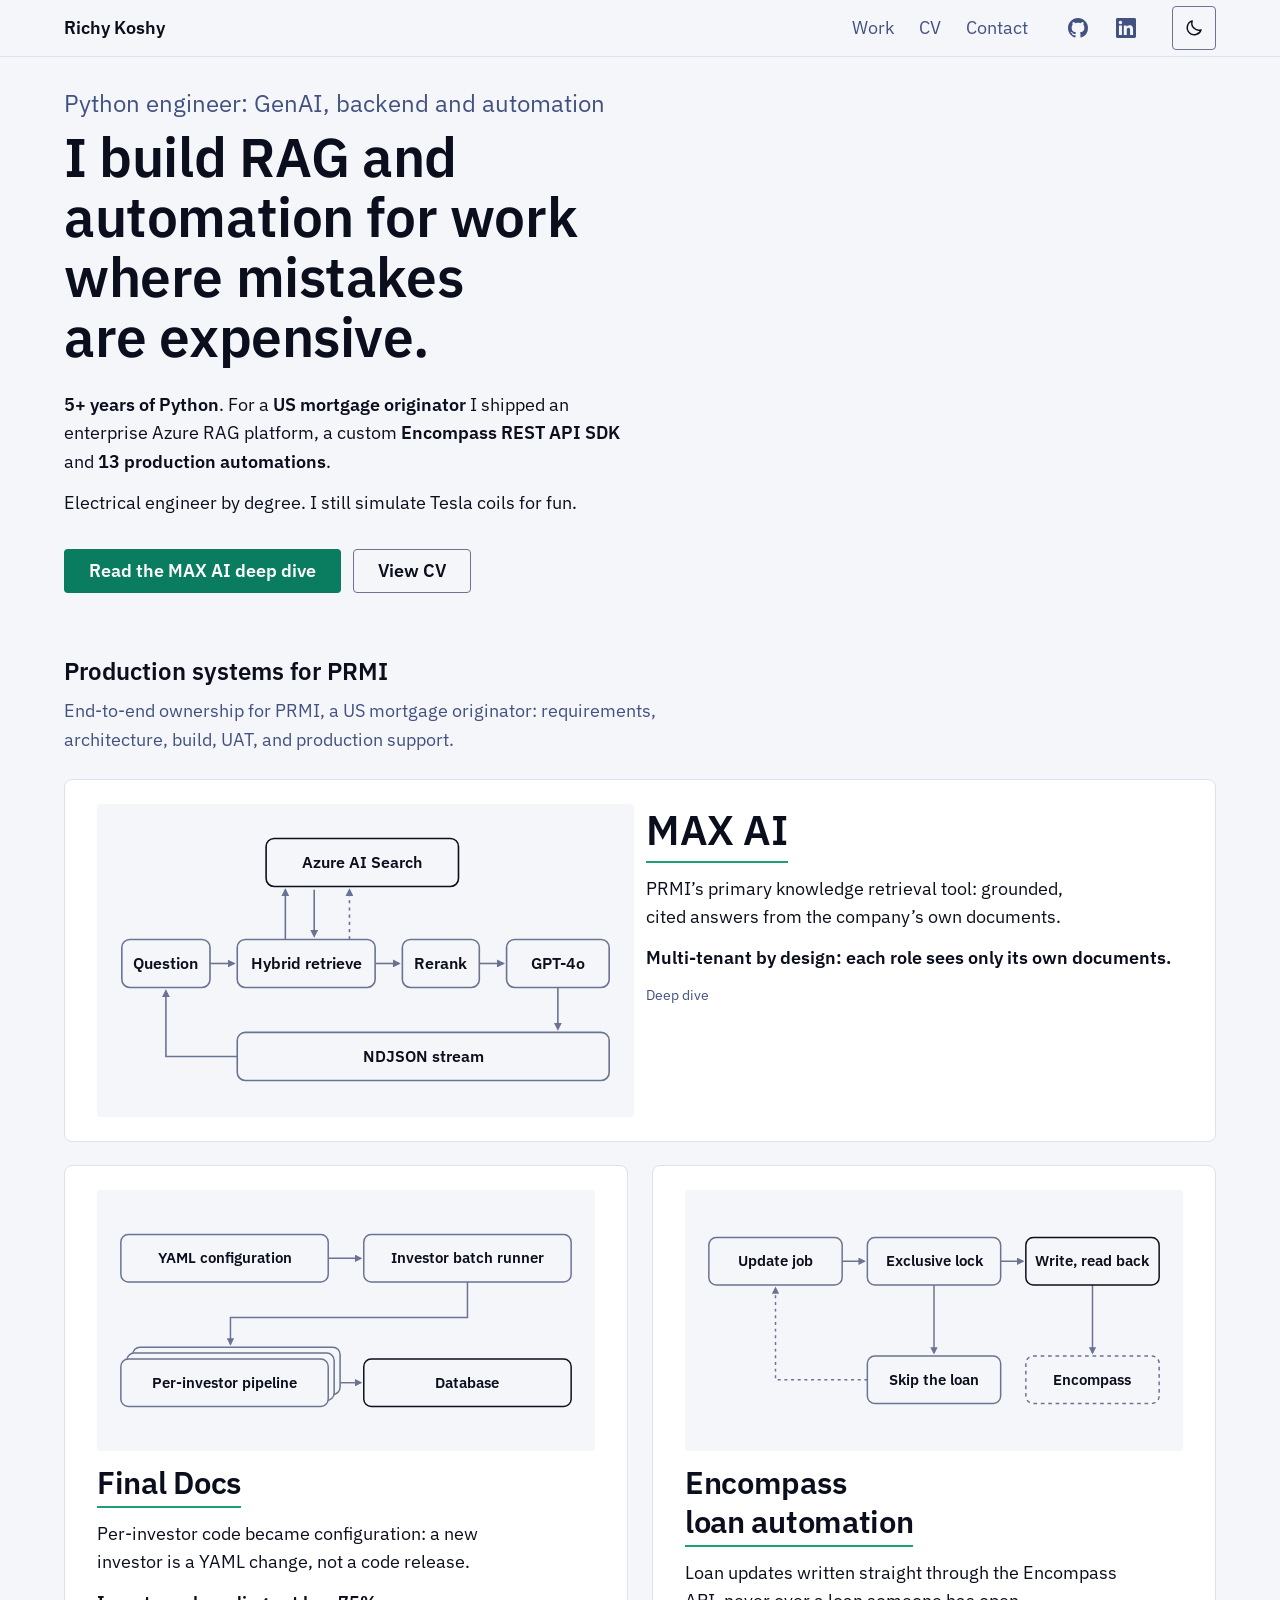
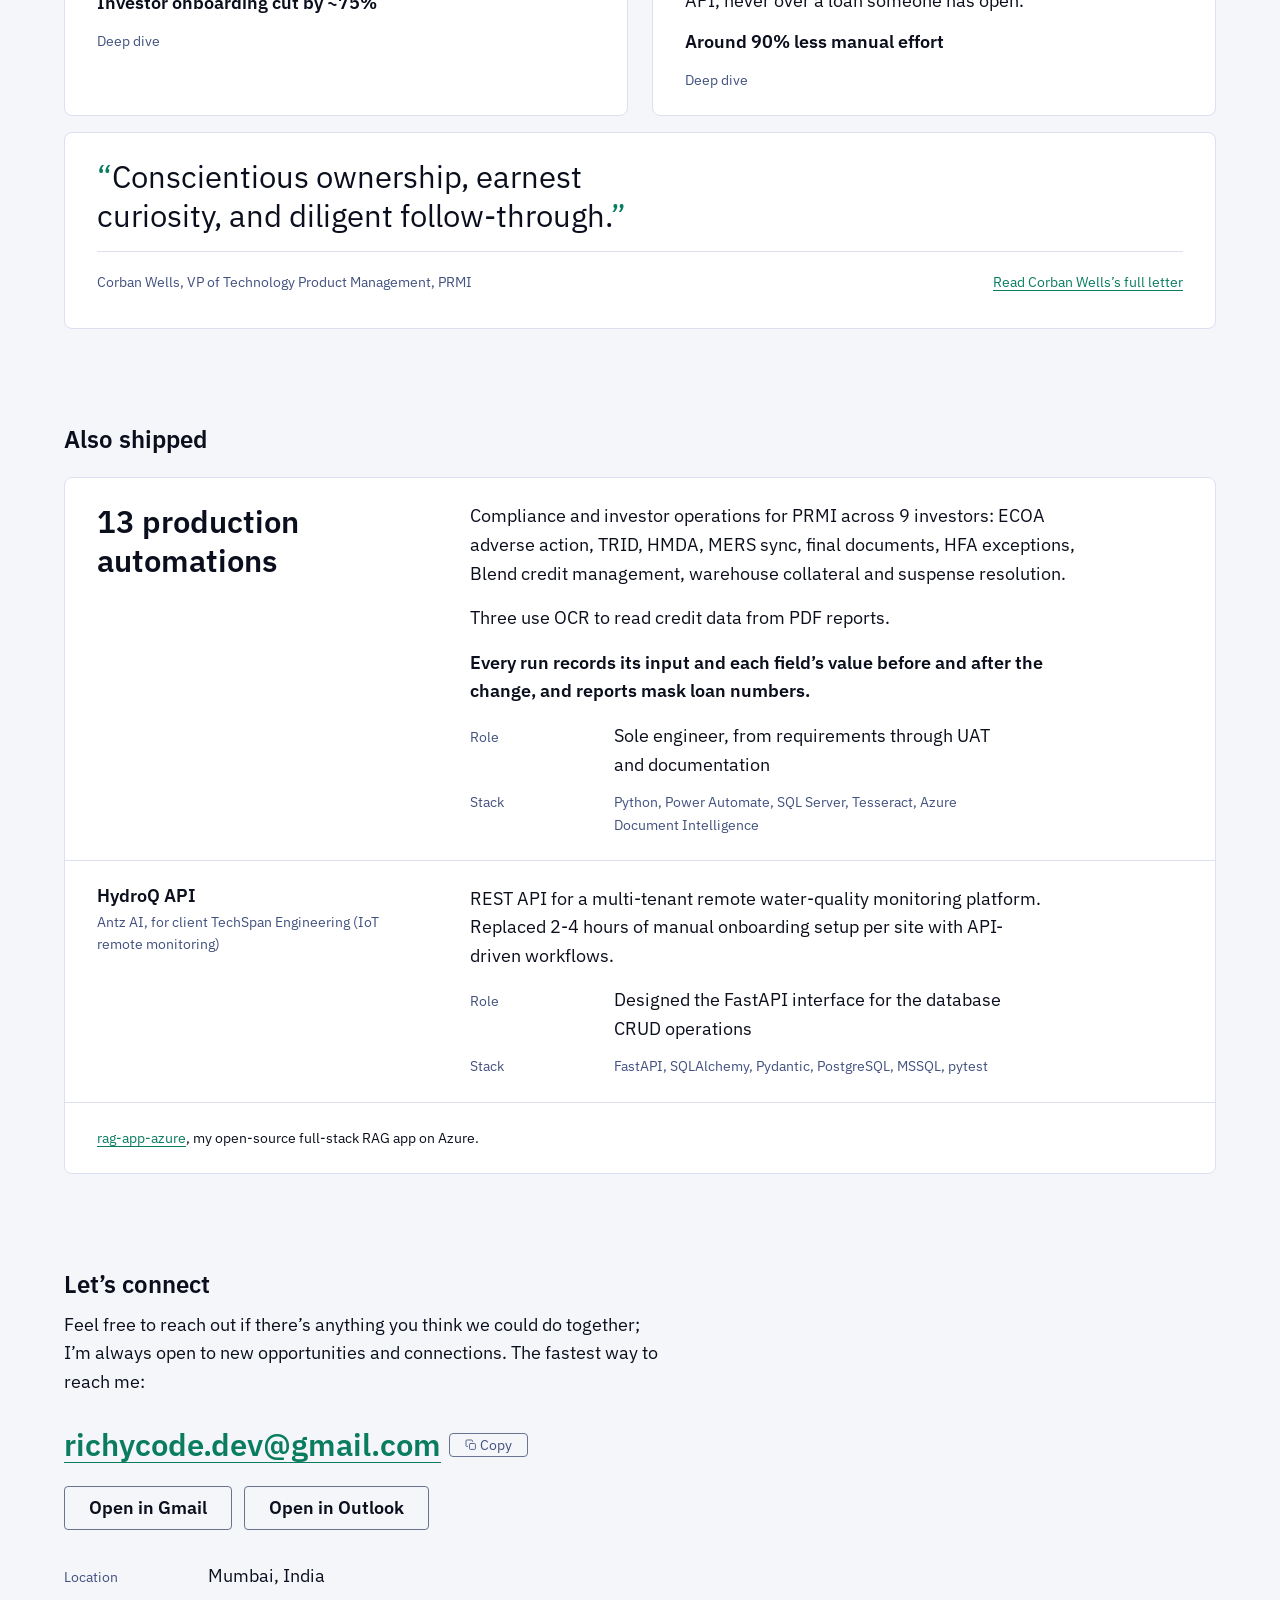
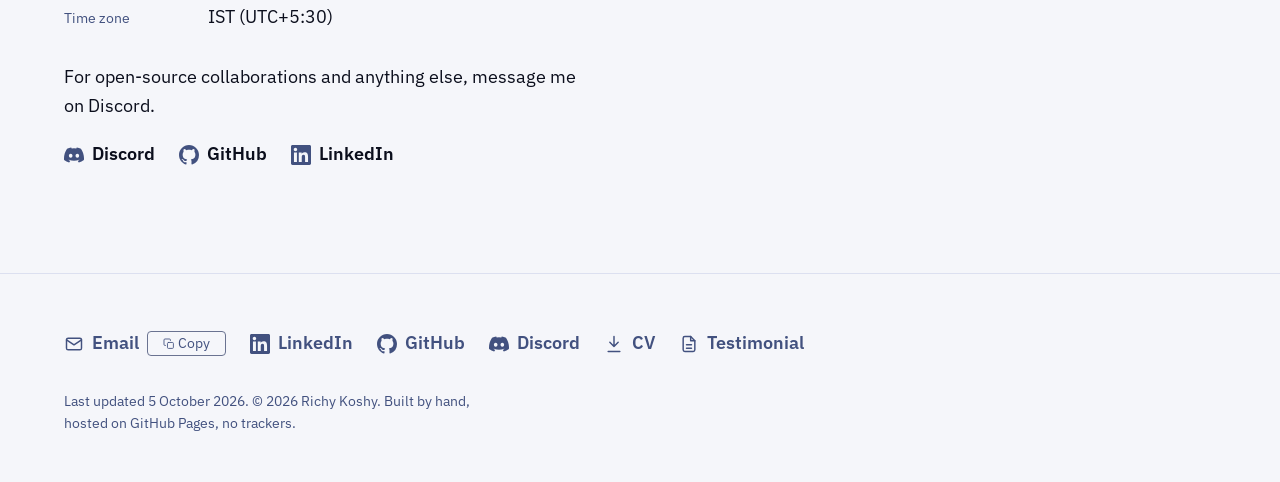
==== index.html @ 1f8fd816 "refactor(home): drop the automations row's repeated PRMI label" ====
<!DOCTYPE html>
<html lang="en">
<head>
<meta charset="UTF-8">
<meta name="viewport" content="width=device-width, initial-scale=1">
<script>document.documentElement.classList.add("js");try{var t=localStorage.getItem("theme");if(t==="light"||t==="dark")document.documentElement.dataset.theme=t}catch(e){}/* Skip the title morph when the title is off-screen on either page, so it never flies in from outside the viewport. */(function(){function g(e){if(!e.viewTransition)return;document.querySelectorAll(".project__name,.case-study__name").forEach(function(n){n.style.viewTransitionName="";var r=n.getBoundingClientRect();if(r.bottom<0||r.top>innerHeight)n.style.viewTransitionName="none"})}addEventListener("pageswap",g);addEventListener("pagereveal",g)})()</script>
<title>Richy Koshy: Python and GenAI engineer, RAG and automation</title>
<meta name="description" content="Python and GenAI engineer with 5+ years of experience. For a US mortgage originator: an Azure RAG platform, an Encompass REST API SDK and 13 automations.">
<link rel="canonical" href="https://richie-rk.github.io/">
<meta property="og:type" content="website">
<meta property="og:site_name" content="Richy Koshy">
<meta property="og:title" content="Richy Koshy: Python and GenAI engineer, RAG and automation">
<meta property="og:description" content="Python and GenAI engineer with 5+ years of experience. For a US mortgage originator: an Azure RAG platform, an Encompass REST API SDK and 13 automations.">
<meta property="og:url" content="https://richie-rk.github.io/">
<meta property="og:image" content="https://richie-rk.github.io/images/og-home.png">
<meta property="og:image:width" content="1200">
<meta property="og:image:height" content="630">
<meta property="og:image:alt" content="Richy Koshy, Python engineer: GenAI, backend and automation. I build RAG and automation for work where mistakes are expensive.">
<meta name="twitter:card" content="summary_large_image">
<script type="application/ld+json">
{
  "@context": "https://schema.org",
  "@type": "Person",
  "name": "Richy Koshy",
  "jobTitle": "Python engineer",
  "description": "Python engineer: GenAI, backend and automation",
  "email": "mailto:richycode.dev@gmail.com",
  "url": "https://richie-rk.github.io/",
  "address": {"@type": "PostalAddress", "addressLocality": "Mumbai", "addressCountry": "IN"},
  "alumniOf": {"@type": "CollegeOrUniversity", "name": "University of Mumbai"},
  "knowsAbout": ["Python", "FastAPI", "Retrieval-Augmented Generation", "Azure OpenAI", "Azure AI Search", "Durable Functions", "RPA", "REST API design"],
  "sameAs": ["https://github.com/richie-rk", "https://linkedin.com/in/richy-koshy", "https://discord.com/users/1087427486054371399"]
}
</script>
<meta name="color-scheme" content="light dark">
<meta name="theme-color" content="#F5F6FA" media="(prefers-color-scheme: light)">
<meta name="theme-color" content="#0B0E1C" media="(prefers-color-scheme: dark)">
<link rel="icon" href="favicon.svg" type="image/svg+xml">
<link rel="apple-touch-icon" href="apple-touch-icon.png">
<link rel="preload" href="fonts/plex-sans.woff2" as="font" type="font/woff2" crossorigin>
<link rel="stylesheet" href="css/site.css">
<link rel="expect" href="#encompass-name" blocking="render">
<script src="js/site.js" defer></script>
</head>
<body>
<a class="skip-link" href="#main">Skip to content</a>

<header class="site-header">
  <div class="container site-header__inner">
    <a class="site-header__brand" href="index.html" aria-current="page">Richy Koshy</a>
    <nav aria-label="Main">
      <ul class="site-nav__list">
        <li><a href="#work">Work</a></li>
        <li><a href="cv.html">CV</a></li>
        <li><a href="#contact">Contact</a></li>
      </ul>
    </nav>
    <ul class="site-header__social" role="list">
      <li><a href="https://github.com/richie-rk" target="_blank" rel="noopener"><svg class="icon" aria-hidden="true" focusable="false"><use href="images/icons.svg#i-github"/></svg><span class="visually-hidden">GitHub (opens in a new tab)</span></a></li>
      <li><a href="https://linkedin.com/in/richy-koshy" target="_blank" rel="noopener"><svg class="icon" aria-hidden="true" focusable="false"><use href="images/icons.svg#i-linkedin"/></svg><span class="visually-hidden">LinkedIn (opens in a new tab)</span></a></li>
    </ul>
    <button class="theme-toggle" type="button" aria-pressed="false">
      <svg class="theme-toggle__moon" viewBox="0 0 24 24" aria-hidden="true" focusable="false"><path d="M20.5 14.2A8.5 8.5 0 0 1 9.8 3.5a8.5 8.5 0 1 0 10.7 10.7Z"/></svg><svg class="theme-toggle__sun" viewBox="0 0 24 24" aria-hidden="true" focusable="false"><circle cx="12" cy="12" r="4"/><path d="M12 2v2M12 20v2M4.93 4.93l1.41 1.41M17.66 17.66l1.41 1.41M2 12h2M20 12h2M4.93 19.07l1.41-1.41M17.66 6.34l1.41-1.41"/></svg>
      <span class="visually-hidden">Dark theme</span>
    </button>
  </div>
</header>

<main id="main">

<section class="hero container" aria-labelledby="hero-title">
  <h1 id="hero-title" class="hero__title">
    <span class="hero__name">Richy Koshy<span class="hero__name-sep">, </span></span><span class="hero__role">Python engineer: GenAI, backend and automation<span class="hero__stop">.</span></span>
    <span class="hero__claim">I build RAG and automation for work where mistakes are expensive.</span>
  </h1>
  <p class="hero__proof"><strong>5+ years of Python</strong>. For a <strong>US mortgage originator</strong> I shipped an enterprise Azure RAG platform, a custom <strong>Encompass REST API SDK</strong> and <strong>13 production automations</strong>.</p>
  <p class="hero__personal">Electrical engineer by degree. I still simulate Tesla coils for fun.</p>
  <div class="button-row">
    <a class="button button--primary" href="max-ai.html"><span class="button__label">Read the MAX AI deep dive</span></a>
    <a class="button button--secondary" href="cv.html"><span class="button__label">View CV</span></a>
  </div>
</section>

<section id="work" class="section container" aria-labelledby="work-title">
  <h2 id="work-title" class="section__label">Production systems for PRMI</h2>
  <p class="section__lede">End-to-end ownership for PRMI, a US mortgage originator: requirements, architecture, build, UAT, and production support.</p>

  <div class="doors">
    <article class="card door door--featured" aria-labelledby="max-ai-name">
      <div class="door__layout">
        <div class="door__thumb" aria-hidden="true">
          <svg viewBox="0 0 640 360" focusable="false">
            <defs><marker id="arr-max-ai-thumb" viewBox="0 0 10 10" refX="8" refY="5" markerWidth="5" markerHeight="5" orient="auto-start-reverse"><path d="M0,0 L10,5 L0,10 z" class="diagram__arrow"/></marker></defs>
            <path d="M126 184 H156" stroke-width="2" marker-end="url(#arr-max-ai-thumb)" class="diagram__edge"/>
            <path d="M220 154 V92" stroke-width="2" marker-end="url(#arr-max-ai-thumb)" class="diagram__edge"/>
            <path d="M256 92 V150" stroke-width="2" marker-end="url(#arr-max-ai-thumb)" class="diagram__edge"/>
            <path d="M300 154 V92" stroke-width="2" marker-end="url(#arr-max-ai-thumb)" class="diagram__edge diagram__edge--dashed"/>
            <path d="M332 184 H362" stroke-width="2" marker-end="url(#arr-max-ai-thumb)" class="diagram__edge"/>
            <path d="M462 184 H492" stroke-width="2" marker-end="url(#arr-max-ai-thumb)" class="diagram__edge"/>
            <path d="M560 214 V266" stroke-width="2" marker-end="url(#arr-max-ai-thumb)" class="diagram__edge"/>
            <path d="M160 300 H71 V218" stroke-width="2" marker-end="url(#arr-max-ai-thumb)" class="diagram__edge"/>
            <rect x="196" y="28" width="240" height="60" rx="10" stroke-width="2" class="diagram__node diagram__node--key"/>
            <rect x="16" y="154" width="110" height="60" rx="10" stroke-width="2" class="diagram__node"/>
            <rect x="160" y="154" width="172" height="60" rx="10" stroke-width="2" class="diagram__node"/>
            <rect x="366" y="154" width="96" height="60" rx="10" stroke-width="2" class="diagram__node"/>
            <rect x="496" y="154" width="128" height="60" rx="10" stroke-width="2" class="diagram__node"/>
            <rect x="160" y="270" width="464" height="60" rx="10" stroke-width="2" class="diagram__node"/>
            <text x="316" y="65" font-size="20" text-anchor="middle" class="diagram__title">Azure AI Search</text>
            <text x="71" y="191" font-size="20" text-anchor="middle" class="diagram__title">Question</text>
            <text x="246" y="191" font-size="20" text-anchor="middle" class="diagram__title">Hybrid retrieve</text>
            <text x="414" y="191" font-size="20" text-anchor="middle" class="diagram__title">Rerank</text>
            <text x="560" y="191" font-size="20" text-anchor="middle" class="diagram__title">GPT-4o</text>
            <text x="392" y="307" font-size="20" text-anchor="middle" class="diagram__title">NDJSON stream</text>
          </svg>
        </div>
        <h3 class="project__title"><a class="card__link" href="max-ai.html"><span id="max-ai-name" class="project__name project__name--max-ai">MAX AI</span><span class="visually-hidden">: read the deep dive</span></a></h3>
        <p class="project__outcome">PRMI’s primary knowledge retrieval tool: grounded, cited answers from the company’s own documents.</p>
        <p class="proof">Multi-tenant by design: each role sees only its own documents.</p>
        <p class="door__cue" aria-hidden="true">Deep dive</p>
      </div>
    </article>

    <article class="card door" aria-labelledby="final-docs-name">
      <div class="door__layout">
        <div class="door__thumb" aria-hidden="true">
          <svg viewBox="0 0 640 320" focusable="false">
            <defs><marker id="arr-final-docs-thumb" viewBox="0 0 10 10" refX="8" refY="5" markerWidth="5" markerHeight="5" orient="auto-start-reverse"><path d="M0,0 L10,5 L0,10 z" class="diagram__arrow"/></marker></defs>
            <path d="M296 76 H340" stroke-width="2" marker-end="url(#arr-final-docs-thumb)" class="diagram__edge"/>
            <path d="M484 108 V156 H164 V192" stroke-width="2" marker-end="url(#arr-final-docs-thumb)" class="diagram__edge"/>
            <path d="M312 244 H340" stroke-width="2" marker-end="url(#arr-final-docs-thumb)" class="diagram__edge"/>
            <rect x="16" y="44" width="280" height="64" rx="10" stroke-width="2" class="diagram__node"/>
            <rect x="344" y="44" width="280" height="64" rx="10" stroke-width="2" class="diagram__node"/>
            <rect x="32" y="196" width="280" height="64" rx="10" stroke-width="2" class="diagram__node"/>
            <rect x="24" y="204" width="280" height="64" rx="10" stroke-width="2" class="diagram__node"/>
            <rect x="16" y="212" width="280" height="64" rx="10" stroke-width="2" class="diagram__node"/>
            <rect x="344" y="212" width="280" height="64" rx="10" stroke-width="2" class="diagram__node diagram__node--key"/>
            <text x="156" y="83" font-size="20" text-anchor="middle" class="diagram__title">YAML configuration</text>
            <text x="484" y="83" font-size="20" text-anchor="middle" class="diagram__title">Investor batch runner</text>
            <text x="156" y="251" font-size="20" text-anchor="middle" class="diagram__title">Per-investor pipeline</text>
            <text x="484" y="251" font-size="20" text-anchor="middle" class="diagram__title">Database</text>
          </svg>
        </div>
        <h3 class="project__title"><a class="card__link" href="final-docs.html"><span id="final-docs-name" class="project__name project__name--final-docs">Final Docs</span><span class="visually-hidden">: read the deep dive</span></a></h3>
        <p class="project__outcome">Per-investor code became configuration: a new investor is a YAML change, not a code release.</p>
        <p class="proof">Investor onboarding cut by ~75%</p>
        <p class="door__cue" aria-hidden="true">Deep dive</p>
      </div>
    </article>

    <article class="card door" aria-labelledby="encompass-name">
      <div class="door__layout">
        <div class="door__thumb" aria-hidden="true">
          <svg viewBox="0 0 640 320" focusable="false">
            <defs><marker id="arr-encompass-thumb" viewBox="0 0 10 10" refX="8" refY="5" markerWidth="5" markerHeight="5" orient="auto-start-reverse"><path d="M0,0 L10,5 L0,10 z" class="diagram__arrow"/></marker></defs>
            <path d="M196 80 H226" stroke-width="2" marker-end="url(#arr-encompass-thumb)" class="diagram__edge"/>
            <path d="M410 80 H440" stroke-width="2" marker-end="url(#arr-encompass-thumb)" class="diagram__edge"/>
            <path d="M320 112 V204" stroke-width="2" marker-end="url(#arr-encompass-thumb)" class="diagram__edge"/>
            <path d="M534 112 V204" stroke-width="2" marker-end="url(#arr-encompass-thumb)" class="diagram__edge"/>
            <path d="M230 240 H106 V116" stroke-width="2" marker-end="url(#arr-encompass-thumb)" class="diagram__edge diagram__edge--dashed"/>
            <rect x="16" y="48" width="180" height="64" rx="10" stroke-width="2" class="diagram__node"/>
            <rect x="230" y="48" width="180" height="64" rx="10" stroke-width="2" class="diagram__node"/>
            <rect x="444" y="48" width="180" height="64" rx="10" stroke-width="2" class="diagram__node diagram__node--key"/>
            <rect x="230" y="208" width="180" height="64" rx="10" stroke-width="2" class="diagram__node"/>
            <rect x="444" y="208" width="180" height="64" rx="10" stroke-width="2" class="diagram__node diagram__node--external"/>
            <text x="106" y="87" font-size="20" text-anchor="middle" class="diagram__title">Update job</text>
            <text x="320" y="87" font-size="20" text-anchor="middle" class="diagram__title">Exclusive lock</text>
            <text x="534" y="87" font-size="20" text-anchor="middle" class="diagram__title">Write, read back</text>
            <text x="320" y="247" font-size="20" text-anchor="middle" class="diagram__title">Skip the loan</text>
            <text x="534" y="247" font-size="20" text-anchor="middle" class="diagram__title">Encompass</text>
          </svg>
        </div>
        <h3 class="project__title"><a class="card__link" href="encompass-automation.html"><span id="encompass-name" class="project__name project__name--encompass">Encompass <br>loan automation</span><span class="visually-hidden">: read the deep dive</span></a></h3>
        <p class="project__outcome">Loan updates written straight through the Encompass API, never over a loan someone has open.</p>
        <p class="proof">Around 90% less manual effort</p>
        <p class="door__cue" aria-hidden="true">Deep dive</p>
      </div>
    </article>
  </div>

  <figure class="quote card" id="letter">
    <blockquote><p><span class="quote__mark">“</span>Conscientious ownership, earnest curiosity, and diligent follow-through.<span class="quote__mark">”</span></p></blockquote>
    <figcaption>Corban Wells, VP of Technology Product Management, PRMI<br><a class="quote__link" href="letter.html">Read Corban Wells’s full letter</a></figcaption>
  </figure>
</section>

<section id="also-shipped" class="section container" aria-labelledby="also-shipped-title">
  <h2 id="also-shipped-title" class="section__label">Also shipped</h2>
  <div class="ledger card card--list">
    <article aria-labelledby="automations-title">
      <header class="ledger__head">
        <h3 id="automations-title" class="ledger__title ledger__title--lead">13 production automations</h3>
      </header>
      <div class="ledger__body">
        <p>Compliance and investor operations for PRMI across 9 investors: ECOA adverse action, TRID, HMDA, MERS sync, final documents, HFA exceptions, Blend credit management, warehouse collateral and suspense resolution.</p>
        <p>Three use OCR to read credit data from PDF reports.</p>
        <p class="proof">Every run records its input and each field’s value before and after the change, and reports mask loan numbers.</p>
        <dl class="spec">
          <div><dt>Role</dt><dd>Sole engineer, from requirements through UAT and documentation</dd></div>
          <div class="spec__stack"><dt>Stack</dt><dd>Python, Power Automate, SQL Server, Tesseract, Azure Document Intelligence</dd></div>
        </dl>
      </div>
    </article>

    <article aria-labelledby="hydroq-title">
      <header class="ledger__head">
        <h3 id="hydroq-title" class="ledger__title">HydroQ API</h3>
        <p class="ledger__meta">Antz AI, for client TechSpan Engineering (IoT remote monitoring)</p>
      </header>
      <div class="ledger__body">
        <p>REST API for a multi-tenant remote water-quality monitoring platform. Replaced <span class="nowrap">2-4 hours</span> of manual onboarding setup per site with API-driven workflows.</p>
        <dl class="spec">
          <div><dt>Role</dt><dd>Designed the FastAPI interface for the database CRUD operations</dd></div>
          <div class="spec__stack"><dt>Stack</dt><dd>FastAPI, SQLAlchemy, Pydantic, PostgreSQL, MSSQL, pytest</dd></div>
        </dl>
      </div>
    </article>

    <p class="ledger__note"><a href="https://github.com/richie-rk/rag-app-azure" target="_blank" rel="noopener noreferrer">rag-app-azure<span class="visually-hidden"> (opens in a new tab)</span></a>, my open-source full-stack RAG app on Azure.</p>
  </div>
</section>

<section id="contact" class="section container contact" aria-labelledby="contact-title">
  <h2 id="contact-title" class="section__label">Let’s connect</h2>
  <p class="section__lede">Feel free to reach out if there’s anything you think we could do together; I’m always open to new opportunities and connections. The fastest way to reach me:</p>
  <p class="contact__email"><a class="email-copy" href="mailto:richycode.dev@gmail.com" data-copy="richycode.dev@gmail.com"><span class="email-copy__text">richycode.dev@gmail.com</span><span class="email-copy__action" aria-hidden="true"><svg class="copy-icon" aria-hidden="true" focusable="false"><use href="images/icons.svg#i-copy"/></svg><svg class="copy-icon copy-icon--done" aria-hidden="true" focusable="false"><use href="images/icons.svg#i-check"/></svg><span class="copy-label">Copy</span></span></a></p>
  <div class="email-options">
    <div class="button-row email-options__app"><a class="button button--primary" href="mailto:richycode.dev@gmail.com"><span class="button__label">Email me</span></a></div>
    <div class="button-row email-options__web"><a class="button button--secondary" href="https://mail.google.com/mail/?view=cm&amp;fs=1&amp;to=richycode.dev%40gmail.com" target="_blank" rel="noopener"><span class="button__label">Open in Gmail</span><span class="visually-hidden"> (opens in a new tab)</span></a><a class="button button--secondary" href="https://outlook.live.com/mail/0/deeplink/compose?to=richycode.dev%40gmail.com" target="_blank" rel="noopener"><span class="button__label">Open in Outlook</span><span class="visually-hidden"> (opens in a new tab)</span></a></div>
  </div>
  <dl class="spec">
    <div><dt>Location</dt><dd>Mumbai, India</dd></div>
    <div><dt>Time zone</dt><dd>IST (UTC+5:30)</dd></div>
  </dl>
  <p class="contact__discord">For open-source collaborations and anything else, message me on Discord.</p>
  <ul class="social-links" role="list">
    <li><a href="https://discord.com/users/1087427486054371399" target="_blank" rel="noopener"><svg viewBox="0 0 24 24" aria-hidden="true" focusable="false"><path d="M20.317 4.37a19.79 19.79 0 0 0-4.885-1.515.074.074 0 0 0-.079.037c-.211.375-.445.865-.608 1.25a18.27 18.27 0 0 0-5.487 0 12.64 12.64 0 0 0-.617-1.25.077.077 0 0 0-.079-.037A19.74 19.74 0 0 0 3.677 4.37a.07.07 0 0 0-.032.027C.533 9.046-.32 13.58.099 18.058a.082.082 0 0 0 .031.056 19.9 19.9 0 0 0 5.993 3.03.078.078 0 0 0 .084-.028c.462-.63.874-1.295 1.226-1.994a.076.076 0 0 0-.041-.106 13.1 13.1 0 0 1-1.872-.892.077.077 0 0 1-.008-.128c.126-.094.252-.192.372-.291a.074.074 0 0 1 .078-.01c3.928 1.793 8.18 1.793 12.062 0a.074.074 0 0 1 .078.01c.12.099.246.198.373.292a.077.077 0 0 1-.006.127 12.3 12.3 0 0 1-1.873.892.077.077 0 0 0-.041.107c.36.698.772 1.362 1.225 1.993a.076.076 0 0 0 .084.028 19.84 19.84 0 0 0 6.002-3.03.077.077 0 0 0 .032-.054c.5-5.177-.838-9.674-3.549-13.66a.061.061 0 0 0-.031-.03ZM8.02 15.33c-1.183 0-2.157-1.085-2.157-2.419 0-1.333.956-2.419 2.157-2.419 1.21 0 2.176 1.096 2.157 2.42 0 1.333-.956 2.418-2.157 2.418Zm7.975 0c-1.183 0-2.157-1.085-2.157-2.419 0-1.333.955-2.419 2.157-2.419 1.21 0 2.176 1.096 2.157 2.42 0 1.333-.946 2.418-2.157 2.418Z"/></svg>Discord<span class="visually-hidden"> (opens in a new tab)</span></a></li>
    <li><a href="https://github.com/richie-rk" target="_blank" rel="noopener"><svg viewBox="0 0 16 16" aria-hidden="true" focusable="false"><path d="M8 0C3.58 0 0 3.58 0 8c0 3.54 2.29 6.53 5.47 7.59.4.07.55-.17.55-.38 0-.19-.01-.82-.01-1.49-2.01.37-2.53-.49-2.69-.94-.09-.23-.48-.94-.82-1.13-.28-.15-.68-.52-.01-.53.63-.01 1.08.58 1.23.82.72 1.21 1.87.87 2.33.66.07-.52.28-.87.51-1.07-1.78-.2-3.64-.89-3.64-3.95 0-.87.31-1.59.82-2.15-.08-.2-.36-1.02.08-2.12 0 0 .67-.21 2.2.82.64-.18 1.32-.27 2-.27s1.36.09 2 .27c1.53-1.04 2.2-.82 2.2-.82.44 1.1.16 1.92.08 2.12.51.56.82 1.27.82 2.15 0 3.07-1.87 3.75-3.65 3.95.29.25.54.73.54 1.48 0 1.07-.01 1.93-.01 2.2 0 .21.15.46.55.38A8.01 8.01 0 0 0 16 8c0-4.42-3.58-8-8-8z"/></svg>GitHub<span class="visually-hidden"> (opens in a new tab)</span></a></li>
    <li><a href="https://linkedin.com/in/richy-koshy" target="_blank" rel="noopener"><svg viewBox="0 0 24 24" aria-hidden="true" focusable="false"><path d="M20.447 20.452h-3.554v-5.569c0-1.328-.027-3.037-1.852-3.037-1.853 0-2.136 1.445-2.136 2.939v5.667H9.351V9h3.414v1.561h.046c.477-.9 1.637-1.85 3.37-1.85 3.601 0 4.267 2.37 4.267 5.455v6.286zM5.337 7.433c-1.144 0-2.063-.926-2.063-2.065 0-1.138.92-2.063 2.063-2.063 1.14 0 2.064.925 2.064 2.063 0 1.139-.925 2.065-2.064 2.065zm1.782 13.019H3.555V9h3.564v11.452zM22.225 0H1.771C.792 0 0 .774 0 1.729v20.542C0 23.227.792 24 1.771 24h20.451C23.2 24 24 23.227 24 22.271V1.729C24 .774 23.2 0 22.225 0z"/></svg>LinkedIn<span class="visually-hidden"> (opens in a new tab)</span></a></li>
  </ul>
</section>

</main>

<footer class="site-footer">
  <div class="container site-footer__inner">
    <ul class="site-footer__links" role="list">
      <li><a class="contact-link contact-link--muted email-copy" href="mailto:richycode.dev@gmail.com" data-copy="richycode.dev@gmail.com"><svg class="icon" aria-hidden="true" focusable="false"><use href="images/icons.svg#i-mail"/></svg><span class="contact-link__label">Email</span><span class="email-copy__action" aria-hidden="true"><svg class="copy-icon" aria-hidden="true" focusable="false"><use href="images/icons.svg#i-copy"/></svg><svg class="copy-icon copy-icon--done" aria-hidden="true" focusable="false"><use href="images/icons.svg#i-check"/></svg><span class="copy-label">Copy</span></span></a></li>
      <li><a class="contact-link contact-link--muted" href="https://linkedin.com/in/richy-koshy" target="_blank" rel="noopener noreferrer"><svg class="icon" aria-hidden="true" focusable="false"><use href="images/icons.svg#i-linkedin"/></svg><span class="contact-link__label">LinkedIn</span><span class="visually-hidden"> (opens in a new tab)</span></a></li>
      <li><a class="contact-link contact-link--muted" href="https://github.com/richie-rk" target="_blank" rel="noopener noreferrer"><svg class="icon" aria-hidden="true" focusable="false"><use href="images/icons.svg#i-github"/></svg><span class="contact-link__label">GitHub</span><span class="visually-hidden"> (opens in a new tab)</span></a></li>
      <li><a class="contact-link contact-link--muted" href="https://discord.com/users/1087427486054371399" target="_blank" rel="noopener noreferrer"><svg class="icon" aria-hidden="true" focusable="false"><use href="images/icons.svg#i-discord"/></svg><span class="contact-link__label">Discord</span><span class="visually-hidden"> (opens in a new tab)</span></a></li>
      <li><a class="contact-link contact-link--muted" href="Richy_Koshy_CV.pdf" download><svg class="icon" aria-hidden="true" focusable="false"><use href="images/icons.svg#i-download"/></svg><span class="contact-link__label">CV</span><span class="visually-hidden"> (PDF)</span></a></li>
      <li><a class="contact-link contact-link--muted" href="letter.html"><svg class="icon" aria-hidden="true" focusable="false"><use href="images/icons.svg#i-letter"/></svg><span class="contact-link__label">Testimonial</span></a></li>
    </ul>
    <p class="site-footer__meta">Last updated 5 October 2026. &copy; 2026 Richy Koshy. Built by hand, hosted on GitHub Pages, no trackers.</p>
  </div>
</footer>
</body>
</html>
---- css/site.css ----
/* Richy Koshy portfolio: the one shared stylesheet. Governed by DESIGN_RULES.md. */
@layer tokens, base, layout, components, utilities;

/* Fonts: one variable Plex Sans for 400 and 600, Latin subset; arrows and the
   check mark fall back per glyph. */
@font-face {
  font-family: "IBM Plex Sans";
  src: url("../fonts/plex-sans.woff2") format("woff2");
  font-weight: 100 700;
  font-style: normal;
  font-display: swap;
  unicode-range: U+0000-00FF, U+0131, U+0152-0153, U+02BB-02BC, U+02C6, U+02DA, U+02DC, U+0304, U+0308, U+0329, U+2000-206F, U+20AC, U+2122, U+2191, U+2193, U+2212, U+2215, U+FEFF, U+FFFD;
}
@font-face {
  font-family: "IBM Plex Sans";
  src: url("../fonts/plex-sans-italic.woff2") format("woff2");
  font-weight: 400;
  font-style: italic;
  font-display: swap;
  unicode-range: U+0000-00FF, U+0131, U+0152-0153, U+02BB-02BC, U+02C6, U+02DA, U+02DC, U+0304, U+0308, U+0329, U+2000-206F, U+20AC, U+2122, U+2191, U+2193, U+2212, U+2215, U+FEFF, U+FFFD;
}
@font-face {
  font-family: "IBM Plex Mono";
  src: url("../fonts/plex-mono-400.woff2") format("woff2");
  font-weight: 400;
  font-style: normal;
  font-display: swap;
  unicode-range: U+0000-00FF, U+0131, U+0152-0153, U+02BB-02BC, U+02C6, U+02DA, U+02DC, U+0304, U+0308, U+0329, U+2000-206F, U+20AC, U+2122, U+2191, U+2193, U+2212, U+2215, U+FEFF, U+FFFD;
}

/* Metric-matched fallbacks, so the swap to Plex doesn't shift the layout. */
@font-face {
  font-family: "Plex Sans Fallback";
  src: local("Arial"), local("ArialMT"), local("Liberation Sans"), local("Arimo");
  font-weight: 400;
  font-style: normal;
  size-adjust: 100.78%;
  ascent-override: 101.7%;
  descent-override: 27.29%;
  line-gap-override: 0%;
}
@font-face {
  font-family: "Plex Sans Fallback";
  src: local("Arial Italic"), local("Arial-ItalicMT"), local("Liberation Sans Italic"), local("Arimo Italic");
  font-weight: 400;
  font-style: italic;
  size-adjust: 100.78%;
  ascent-override: 101.7%;
  descent-override: 27.29%;
  line-gap-override: 0%;
}
@font-face {
  font-family: "Plex Sans Fallback";
  src: local("Arial Bold"), local("Arial-BoldMT"), local("Liberation Sans Bold"), local("Arimo Bold");
  font-weight: 600;
  font-style: normal;
  size-adjust: 96.97%;
  ascent-override: 105.71%;
  descent-override: 28.36%;
  line-gap-override: 0%;
}
/* Android has neither Arial nor Liberation, so Roboto gets its own tuned family. */
@font-face {
  font-family: "Plex Sans Fallback Android";
  src: local("Roboto"), local("Roboto Regular"), local("Roboto-Regular");
  font-weight: 400;
  font-style: normal;
  size-adjust: 101.38%;
  ascent-override: 101.1%;
  descent-override: 27.13%;
  line-gap-override: 0%;
}
@font-face {
  font-family: "Plex Sans Fallback Android";
  src: local("Roboto Bold"), local("Roboto-Bold");
  font-weight: 600;
  font-style: normal;
  size-adjust: 103.14%;
  ascent-override: 99.38%;
  descent-override: 26.66%;
  line-gap-override: 0%;
}
/* Every mono candidate advances 0.6em like Plex Mono: one override set fits all. */
@font-face {
  font-family: "Plex Mono Fallback";
  src: local("Courier New"), local("CourierNewPSMT"), local("Liberation Mono"), local("Cousine"), local("Droid Sans Mono"), local("DroidSansMono"), local("Roboto Mono");
  font-weight: 400;
  font-style: normal;
  size-adjust: 100%;
  ascent-override: 102.52%;
  descent-override: 27.5%;
  line-gap-override: 0%;
}

/* Signature moment: cross-document view transitions, only without reduced
   motion. */
@media (prefers-reduced-motion: no-preference) {
  @view-transition {
    navigation: auto;
  }
}

@layer tokens {
  :root {
    /* Colour. Dark is Richy's palette and the fallback without light-dark(). */
    color-scheme: dark;
    --bg: #0B0E1C;
    --surface: #141A2E;
    /* Dark text: white for headings and keywords; body off-white with a faint
       teal cast (APCA Lc 90); muted 0.12 darker in that hue. */
    --text: #DDE7E4;                /* 15.20:1 on bg, 13.66:1 on surface; APCA Lc 90 */
    --text-strong: #FFFFFF;         /* headings and bold keywords only */
    --text-muted: #AEC3BE;          /* 10.38:1 on bg, 9.33:1 on surface; APCA Lc 67 */
    --border: #232B47;              /* decorative hairlines only (1.38:1) */
    --border-strong: #6A7391;       /* UI borders; fails as small text, so never used for text */
    --accent: #5FD4B0;
    --accent-hover: #83E3C6;
    --accent-pressed: #A3EAD5;      /* a step past hover in the same hue */
    --accent-contrast: #04241A;     /* 9.06:1 on accent */
    --rule-accent: #5FD4B0;         /* non-text accents only: the title rule */
    /* Links take the accent's lighter tint: Lc 78, where #5FD4B0 is Lc 68,
       under the 75 floor. */
    --link: #83E3C6;                /* 12.59:1 on bg, 11.31:1 on surface */
    --focus: #5FD4B0;
    --shadow-colour: rgb(4 6 14 / 0.55);

    /* Type */
    --font-sans: "IBM Plex Sans", "Plex Sans Fallback", "Plex Sans Fallback Android", sans-serif;
    --font-mono: "IBM Plex Mono", "Plex Mono Fallback", ui-monospace, monospace;
    --weight-regular: 400;
    --weight-strong: 600;
    /* Fluid modular scale: ratio 1.25 at 320px (17px base), 1.333 at 1440px (18px). */
    --step--1: 0.875rem;
    --step-0: clamp(1.0625rem, 1.0446rem + 0.0893vw, 1.125rem);
    --step-1: clamp(1.3281rem, 1.2791rem + 0.245vw, 1.5rem);
    --step-2: clamp(1.6602rem, 1.5633rem + 0.4841vw, 2rem);
    --step-3: clamp(2.0752rem, 1.9068rem + 0.8421vw, 2.6667rem);
    --step-4: clamp(2.594rem, 2.3203rem + 1.3686vw, 3.5556rem);
    --leading-body: 1.6;
    --leading-prose: 1.65;
    --leading-snug: 1.25;
    --leading-heading: 1.2;
    --leading-tight: 1.1;
    --tracking-display: -0.01em;
    /* 55ch sets about 66 real characters; a ch is the width of "0". */
    --measure: 55ch;

    /* Spacing: the only scale. */
    --space-1: 0.25rem;
    --space-2: 0.5rem;
    --space-3: 0.75rem;
    --space-4: 1rem;
    --space-5: 1.5rem;
    --space-6: 2rem;
    --space-7: 3rem;
    --space-8: 4rem;
    --space-9: 6rem;
    --space-10: 8rem;

    /* Layout. The ch measures resolve in each element's own font. */
    --container: 72rem;
    --gutter: var(--space-4);
    --section-space: var(--space-7);
    --header-size: 3.5rem;
    --target: 2.75rem;              /* 44px touch target */
    --hero-width: 48rem;            /* 8 of 12 columns; the right third stays empty on purpose */
    --measure-claim: 20ch;
    --measure-standfirst: 52ch;
    --measure-outcome: 40ch;
    --measure-case-claim: 24ch;
    --column-min: 14rem;
    --scan-width: 52rem;
    --diagram-min: 52.5rem;         /* the wide diagrams stay legible; narrower screens scroll */

    /* Shape: two radii, one elevation */
    --radius-sm: 0.25rem;           /* buttons, inline code, skip link */
    --radius-md: 0.5rem;            /* code blocks, figures, letter scans */
    --border-width: 1px;
    --rule-width: 2px;
    --focus-width: 2px;
    --focus-offset: 3px;
    --underline-offset: 0.2em;
    --underline-offset-current: 0.35em;
    /* The signature title rule, em-based so both view-transition snapshots
       scale together. */
    --title-rule: 0.0625em;
    --title-rule-gap: 0.125em;
    --icon-size: 1.25rem;
    --icon-size-sm: 1.125rem;
    --glow-size: 0.375rem;
    --icon-stroke: 1.75;
    --z-header: 50;
    --z-skip-link: 100;
    /* The single elevation level, for the letter scans. */
    --shadow-raised: 0 1px 2px var(--shadow-colour), 0 8px 24px var(--shadow-colour);
    --inline-icon: 0.85em;
    --logo-size: 1em;

    /* Motion */
    --ease-out: cubic-bezier(0.2, 0, 0, 1);
    --duration-morph: 300ms;
    --duration-fade-out: 150ms;
    --duration-fade-in: 250ms;
    --duration-hover: 150ms;
  }

  /* One declaration per token for both themes; color-scheme picks the branch. */
  @supports (color: light-dark(#000, #fff)) {
    :root {
      color-scheme: light dark;
      --bg: light-dark(#F5F6FA, #0B0E1C);
      --surface: light-dark(#FFFFFF, #141A2E);
      --text: light-dark(#0B0E1C, #DDE7E4);
      --text-strong: light-dark(#0B0E1C, #FFFFFF);
      --text-muted: light-dark(#42517F, #AEC3BE);     /* light: 7.16:1 on bg, 7.73:1 on surface */
      --border: light-dark(#DCE0F0, #232B47);
      --border-strong: light-dark(#6A7391, #6A7391);  /* light: 4.35:1 on bg */
      --accent: light-dark(#0A7C5F, #5FD4B0);         /* teal fails on light (1.69:1); #0A7C5F is 4.79:1 */
      --accent-hover: light-dark(#086A51, #83E3C6);
      --accent-pressed: light-dark(#065541, #A3EAD5);
      --accent-contrast: light-dark(#FFFFFF, #04241A);
      /* Non-text teal in light mode: 3.12:1 on bg, 3.37:1 on surface. */
      --rule-accent: light-dark(#1F9E7A, #5FD4B0);
      --link: light-dark(#0A7C5F, #83E3C6);
      --focus: light-dark(#0A7C5F, #5FD4B0);
      --shadow-colour: light-dark(rgb(11 14 28 / 0.08), rgb(4 6 14 / 0.55));
    }
    :root[data-theme="light"] { color-scheme: light; }
    :root[data-theme="dark"] { color-scheme: dark; }
  }

  @media (min-width: 48rem) {
    :root {
      --gutter: var(--space-5);
      --section-space: var(--space-8);
    }
  }
  @media (min-width: 64rem) {
    :root {
      --gutter: var(--space-6);
      --section-space: var(--space-9);
    }
  }
}

@layer base {
  *, *::before, *::after { box-sizing: border-box; }
  * { margin: 0; }

  html {
    -webkit-text-size-adjust: 100%;
    text-size-adjust: 100%;
    /* The sticky header never covers focus; --header-offset is measured by
       js/site.js. */
    scroll-padding-block-start: calc(var(--header-offset, var(--header-size)) + var(--space-4));
  }

  body {
    min-block-size: 100vh;
    background: var(--bg);
    color: var(--text);
    font-family: var(--font-sans);
    font-size: var(--step-0);
    font-weight: var(--weight-regular);
    line-height: var(--leading-body);
    font-synthesis: none;
    -webkit-font-smoothing: antialiased;
  }

  /* Headings and bold keywords take the strongest colour, so skimmers can
     follow them. */
  h1, h2, h3, h4 {
    color: var(--text-strong);
    font-weight: var(--weight-strong);
    line-height: var(--leading-heading);
    text-wrap: balance;
  }
  h1 { font-size: var(--step-3); letter-spacing: var(--tracking-display); }
  h2 { font-size: var(--step-2); }
  h3 { font-size: var(--step-1); line-height: var(--leading-snug); }
  h4 { font-size: var(--step-0); }

  p, li, dd, dt, figcaption, blockquote { text-wrap: pretty; }
  strong, b {
    color: var(--text-strong);
    font-weight: var(--weight-strong);
  }

  a {
    color: var(--link);
    text-decoration-line: underline;
    text-decoration-thickness: var(--border-width);
    text-underline-offset: var(--underline-offset);
  }
  a:hover { text-decoration-thickness: var(--rule-width); }

  :focus-visible {
    outline: var(--focus-width) solid var(--focus);
    outline-offset: var(--focus-offset);
  }

  ul, ol { padding-inline-start: var(--space-5); }
  li::marker { color: var(--text-muted); }

  img, svg, picture, video { display: block; max-inline-size: 100%; }
  img { block-size: auto; }

  code, pre { font-family: var(--font-mono); font-size: 1em; }
  button, input, select, textarea { font: inherit; color: inherit; }
  button { cursor: pointer; }

  hr { border: 0; border-block-start: var(--border-width) solid var(--border); }
  table { border-collapse: collapse; font-variant-numeric: tabular-nums; }

  [hidden] { display: none !important; }

  @media (prefers-reduced-motion: no-preference) {
    html { scroll-behavior: smooth; }
  }
  @media (prefers-reduced-motion: reduce) {
    *, *::before, *::after {
      animation-duration: 0.01ms !important;
      animation-iteration-count: 1 !important;
      transition-duration: 0.01ms !important;
    }
  }

  /* The header stays still while the page cross-fades beneath it. */
  ::view-transition-old(root) {
    animation-duration: var(--duration-fade-out);
    animation-timing-function: ease-out;
  }
  ::view-transition-new(root) {
    animation-duration: var(--duration-fade-in);
    animation-timing-function: ease-out;
  }
  ::view-transition-group(site-header) { animation: none; z-index: 1; }
  ::view-transition-old(site-header) { display: none; }
  ::view-transition-new(site-header) { animation: none; }
  ::view-transition-group(*) {
    animation-duration: var(--duration-morph);
    animation-timing-function: var(--ease-out);
  }
}

@layer layout {
  .container {
    inline-size: 100%;
    max-inline-size: calc(var(--container) + 2 * var(--gutter));
    margin-inline: auto;
    padding-inline: var(--gutter);
  }

  .section { padding-block: var(--section-space); }
  /* Adjacent sections share one gap rather than doubling their padding. */
  .section + .section { padding-block-start: 0; }

  .prose {
    max-inline-size: var(--measure);
    line-height: var(--leading-prose);
  }
  .prose > * + * { margin-block-start: var(--space-4); }
  .prose > * + :is(h2, h3) { margin-block-start: var(--space-7); }
  .prose > :is(h2, h3) + * { margin-block-start: var(--space-3); }

  .flow > * + * { margin-block-start: var(--flow-space, var(--space-4)); }

  .skip-link {
    position: absolute;
    inset-block-start: var(--space-2);
    inset-inline-start: var(--space-2);
    z-index: var(--z-skip-link);
    padding: var(--space-2) var(--space-4);
    border-radius: var(--radius-sm);
    background: var(--accent);
    color: var(--accent-contrast);
    font-weight: var(--weight-strong);
    text-decoration: none;
    transform: translateY(calc(-100% - var(--space-4)));
  }
  .skip-link:focus { transform: none; }

  /* Header: sticky and identical on every page, so it holds still in view
     transitions. */
  .site-header {
    position: sticky;
    inset-block-start: 0;
    z-index: var(--z-header);
    background: var(--bg);
    border-block-end: var(--border-width) solid var(--border);
    view-transition-name: site-header;
  }
  /* Below 20rem the header may wrap, so it scrolls away instead of covering
     focus. */
  @media (max-width: 19.99rem) {
    .site-header { position: relative; }
  }
  /* At 320px the header fits one row only with compact links. */
  .site-header__inner {
    display: flex;
    flex-wrap: wrap;
    align-items: center;
    column-gap: var(--space-2);
    min-block-size: var(--header-size);
  }
  .site-header__brand {
    margin-inline-end: auto;
    color: var(--text-strong);
    font-weight: var(--weight-strong);
    text-decoration: none;
    display: inline-flex;
    align-items: center;
    min-block-size: var(--target);
  }
  .site-header__brand:hover {
    text-decoration-line: underline;
    text-decoration-thickness: var(--rule-width);
    text-underline-offset: var(--underline-offset-current);
  }
  .site-nav__list {
    display: flex;
    gap: var(--space-1);
    padding: 0;
    list-style: none;
  }
  .site-nav__list a {
    display: inline-flex;
    align-items: center;
    justify-content: center;
    min-block-size: var(--target);
    min-inline-size: var(--space-6);
    font-size: var(--step--1);
    color: var(--text-muted);
    text-decoration: none;
  }
  .site-nav__list a:hover { color: var(--text); }

  /* Header marks with the teal hover glow Richy asked for (§11), from 30rem. */
  .site-header__social {
    display: none;
    gap: var(--space-1);
    padding: 0;
    list-style: none;
  }
  .site-header__social a {
    display: inline-grid;
    place-items: center;
    inline-size: var(--target);
    block-size: var(--target);
    color: var(--text-muted);
  }
  .site-header__social a:hover { color: var(--text); }
  .site-header__social a:hover svg { filter: drop-shadow(0 0 var(--glow-size) var(--accent)); }
  @media (min-width: 30rem) {
    .site-header__social { display: flex; }
  }
  .site-nav__list a[aria-current] {
    color: var(--text);
    text-decoration-line: underline;
    text-decoration-thickness: var(--rule-width);
    text-underline-offset: var(--underline-offset-current);
  }

  .site-footer {
    padding-block: var(--space-7);
    border-block-start: var(--border-width) solid var(--border);
    color: var(--text-muted);
  }
  .site-footer__inner {
    display: grid;
    gap: var(--space-5);
  }
  .site-footer__links {
    display: flex;
    flex-wrap: wrap;
    gap: var(--space-2) var(--space-5);
    padding: 0;
    list-style: none;
  }
  /* The footer stays monochrome, its focus ring included. */
  .site-footer :focus-visible { outline-color: var(--text-strong); }
  .site-footer__meta {
    font-size: var(--step--1);
    max-inline-size: var(--measure);
  }

  /* Full-size links from 360px; compact gaps until 48rem keep the row whole. */
  @media (min-width: 22.5rem) {
    .site-nav__list a { font-size: inherit; padding-inline: var(--space-1); }
  }
  @media (min-width: 48rem) {
    .site-header__inner { column-gap: var(--space-5); }
    .site-nav__list { gap: var(--space-4); }
  }
}

@layer components {
  /* Buttons: primary, secondary; a tertiary action is a text link. States
     change colour only; nothing moves. */
  .button {
    display: inline-flex;
    align-items: center;
    justify-content: center;
    gap: var(--space-2);
    min-block-size: var(--target);
    padding: var(--space-2) var(--space-5);
    border: var(--border-width) solid transparent;
    border-radius: var(--radius-sm);
    font-weight: var(--weight-strong);
    line-height: var(--leading-snug);
    text-decoration: none;
    text-align: center;
  }
  /* Trimmed to cap height and baseline, the label centres optically;
     without text-box the symmetric padding still centres the line box. */
  .button__label { text-box: trim-both cap alphabetic; }
  @media (min-width: 22.5rem) {
    .button { white-space: nowrap; }
  }
  .button--primary {
    background: var(--accent);
    color: var(--accent-contrast);
  }
  /* A surface-fill hover would be invisible (1.1:1), so the outline takes the
     text colour. */
  .button--secondary {
    border-color: var(--border-strong);
    background: transparent;
    color: var(--text);
  }
  @media (hover: hover) {
    .button--primary:hover { background: var(--accent-hover); }
    .button--secondary:hover { border-color: var(--text-strong); color: var(--text-strong); }
  }
  .button--primary:active { background: var(--accent-pressed); }
  .button--secondary:active {
    border-color: var(--text-strong);
    background: var(--surface);
    color: var(--text-strong);
  }
  @media (prefers-reduced-motion: no-preference) {
    .button,
    .contact-link { transition: background-color var(--duration-hover), border-color var(--duration-hover), color var(--duration-hover); }
  }

  /* Icons come from images/icons.svg and take the text colour. */
  .icon {
    inline-size: var(--icon-size);
    block-size: var(--icon-size);
    flex: none;
    fill: currentColor;
  }
  .button .icon {
    inline-size: var(--icon-size-sm);
    block-size: var(--icon-size-sm);
  }
  .copy-icon {
    inline-size: var(--inline-icon);
    block-size: var(--inline-icon);
    flex: none;
  }
  .copy-icon--done,
  [data-state="copied"] .copy-icon { display: none; }
  [data-state="copied"] .copy-icon--done { display: inline; }

  /* Emails become copy buttons with JS; without it they stay mailto links. */
  .email-copy {
    display: inline-flex;
    flex-wrap: wrap;
    align-items: center;
    gap: var(--space-2);
    min-block-size: var(--target);
    padding: 0;
    border: 0;
    background: none;
    color: var(--link);
    font: inherit;
    text-align: start;
    cursor: pointer;
  }
  .email-copy__text {
    text-decoration-line: underline;
    text-decoration-thickness: var(--border-width);
    text-underline-offset: var(--underline-offset);
    overflow-wrap: anywhere;
  }
  .email-copy:hover .email-copy__text { text-decoration-thickness: var(--rule-width); }
  /* With JS, a visible "Copy" label, outlined like a control, not a tag. */
  .email-copy__action { display: none; }
  .js .email-copy__action {
    display: inline-grid;
    grid-template-columns: 1fr auto auto 1fr;
    align-items: center;
    padding-inline: var(--space-2);
    border: var(--border-width) solid var(--border-strong);
    border-radius: var(--radius-sm);
    color: var(--text-muted);
    font-size: var(--step--1);
    font-weight: var(--weight-regular);
  }
  .email-copy:hover .email-copy__action { border-color: var(--text); color: var(--text); }
  /* A hidden "Copied" sets the width, so copying shifts nothing. */
  .email-copy__action > svg { grid-area: 1 / 2; }
  .email-copy .copy-label { grid-area: 1 / 3; margin-inline-start: var(--space-1); }
  .email-copy__action::after {
    content: "Copied";
    grid-area: 1 / 1 / 2 / -1;
    padding-inline-start: calc(var(--inline-icon) + var(--space-1));
    block-size: 0;
    visibility: hidden;
  }

  /* Contact links: a monochrome icon and label; the muted tone is the
     footer's. Declared after .email-copy, so its colour wins. */
  .contact-link {
    display: inline-flex;
    align-items: center;
    gap: var(--space-2);
    min-block-size: var(--target);
    color: var(--text);
    font-weight: var(--weight-strong);
    text-decoration: none;
  }
  .contact-link--muted { color: var(--text-muted); }
  .contact-link:is(:hover, :focus-visible) { color: var(--text-strong); }

  /* Social links: the same teal hover glow as the header icons. */
  .social-links {
    display: flex;
    flex-wrap: wrap;
    gap: var(--space-2) var(--space-5);
    padding: 0;
    list-style: none;
  }
  .social-links a {
    display: inline-flex;
    align-items: center;
    gap: var(--space-2);
    min-block-size: var(--target);
    color: var(--text);
    font-weight: var(--weight-strong);
    text-decoration: none;
  }
  .social-links svg {
    inline-size: var(--icon-size);
    block-size: var(--icon-size);
    flex: none;
    fill: currentColor;
    color: var(--text-muted);
  }
  .social-links a:hover svg {
    color: var(--text);
    filter: drop-shadow(0 0 var(--glow-size) var(--accent));
  }

  .button-row {
    display: flex;
    flex-wrap: wrap;
    gap: var(--space-3);
  }

  /* Email actions by device, by media query so it works with JS off. */
  .email-options__web { display: none; }
  @media (min-width: 48rem) {
    .email-options__app { display: none; }
    .email-options__web { display: flex; }
  }

  /* Theme toggle: shows the theme a click switches to. .js is set before first
     paint, so nothing shifts. */
  .theme-toggle { display: none; }
  @supports (color: light-dark(#000, #fff)) {
    .js .theme-toggle { display: inline-grid; }
  }
  .theme-toggle {
    place-items: center;
    inline-size: var(--target);
    block-size: var(--target);
    padding: 0;
    border: var(--border-width) solid var(--border-strong);
    border-radius: var(--radius-sm);
    background: transparent;
    color: var(--text);
  }
  .theme-toggle:hover { border-color: var(--text); }
  .theme-toggle svg {
    inline-size: var(--icon-size);
    block-size: var(--icon-size);
    fill: none;
    stroke: currentColor;
    stroke-width: var(--icon-stroke);
    stroke-linecap: round;
    stroke-linejoin: round;
  }
  /* The icon follows the theme shown, not aria-pressed, which JS sets late. */
  .theme-toggle__sun { display: none; }
  @media (prefers-color-scheme: dark) {
    :root:not([data-theme="light"]) .theme-toggle__sun { display: block; }
    :root:not([data-theme="light"]) .theme-toggle__moon { display: none; }
  }
  :root[data-theme="dark"] .theme-toggle__sun { display: block; }
  :root[data-theme="dark"] .theme-toggle__moon { display: none; }

  code {
    padding-inline: var(--space-1);
    border-radius: var(--radius-sm);
    background: var(--surface);
    overflow-wrap: anywhere;
  }
  .card code { background: var(--bg); }
  pre {
    padding: var(--space-4) var(--space-5);
    border: var(--border-width) solid var(--border);
    border-radius: var(--radius-md);
    background: var(--surface);
    overflow-x: auto;
  }

  /* Copy buttons appear only once js/site.js can wire them. */
  .copy-button { display: none; }
  .js .copy-button { display: inline-flex; }

  /* minmax(0, 1fr) single columns, so wide content can't widen the page at 320px. */
  :where(.doors, .door__layout, .ledger > article, .ledger__body, .spec, .spec > div, .skills,
         .decisions > div, .letter-scans, .site-footer__inner) {
    grid-template-columns: minmax(0, 1fr);
  }

  .inline-links {
    display: flex;
    flex-wrap: wrap;
    align-items: center;
    gap: var(--space-2) var(--space-5);
    padding: 0;
    list-style: none;
  }
  .inline-links a {
    display: inline-flex;
    align-items: center;
    min-block-size: var(--target);
  }

  /* Spec list: switches layout on its own width, as its slots vary. */
  .spec {
    display: grid;
    gap: var(--space-3);
    container-type: inline-size;
  }
  .spec > div { display: grid; gap: var(--space-1); }
  .spec dt { font-size: var(--step--1); color: var(--text-muted); }
  .spec dd { color: var(--text); font-variant-numeric: tabular-nums; }
  /* DESIGN_RULES §4: stack labels are small, muted and text-only. */
  .spec__stack dd { font-size: var(--step--1); color: var(--text-muted); }
  @container (min-width: 30rem) {
    .spec > div {
      grid-template-columns: var(--space-10) minmax(0, 1fr);
      column-gap: var(--space-4);
      align-items: baseline;
    }
  }

  /* Quotes: a neutral rule at the start. */
  .quote {
    max-inline-size: var(--measure);
    padding-inline-start: var(--space-5);
    border-inline-start: var(--rule-width) solid var(--border-strong);
  }
  .quote blockquote {
    font-size: var(--step-1);
    line-height: var(--leading-snug);
  }
  .quote--pull blockquote { font-style: italic; }
  .quote blockquote p { text-wrap: balance; }
  .quote__link {
    display: inline-flex;
    align-items: center;
    min-block-size: var(--target);
  }
  .quote figcaption {
    margin-block-start: var(--space-3);
    font-size: var(--step--1);
    color: var(--text-muted);
  }
  /* Asides: muted text in a card. */
  .note { color: var(--text-muted); }

  /* Cards (Richy's request, 2 October 2026; a §11 exception): flat, no shadow.
     Declared after .quote and .note so a card wins. */
  .card {
    position: relative;
    padding: var(--space-4);
    border: var(--border-width) solid var(--border);
    border-radius: var(--radius-md);
    background: var(--surface);
  }
  @media (min-width: 48rem) {
    .card { padding: var(--space-5) var(--space-6); }
  }
  /* A card of rows: the rows carry the padding and the hairlines. */
  .card--list {
    padding: 0;
    list-style: none;
  }
  .card--list > * { padding: var(--space-4); }
  .card--list > * + * { border-block-start: var(--border-width) solid var(--border); }
  @media (min-width: 48rem) {
    .card--list > * { padding: var(--space-4) var(--space-6); }
  }

  /* One link per tappable card, stretched over it by ::after; the focus ring
     and hover edge are drawn on that overlay. */
  .card__link::after {
    content: "";
    position: absolute;
    inset: calc(-1 * var(--border-width));
    border: var(--border-width) solid transparent;
    border-radius: var(--radius-md);
  }
  .card__link:focus-visible { outline: none; }
  .card__link:focus-visible::after {
    outline: var(--focus-width) solid var(--focus);
    outline-offset: var(--focus-offset);
  }
  /* Hover turns the edge grey, never the accent, so it can't look focused.
     Nothing moves. */
  @media (hover: hover) {
    .card__link:hover::after,
    .next-card:hover { border-color: var(--border-strong); }
  }
  @media (prefers-reduced-motion: no-preference) {
    .card__link::after,
    .next-card,
    .door__cue,
    .door__thumb * { transition: border-color var(--duration-hover), color var(--duration-hover), stroke var(--duration-hover), fill var(--duration-hover); }
  }

  /* Tags: outlined, no fill or hover, so never mistaken for buttons. */
  .tags {
    display: flex;
    flex-wrap: wrap;
    gap: var(--space-2);
    padding: 0;
    list-style: none;
  }
  .tags > li {
    display: flex;
    align-items: center;
    gap: var(--space-2);
    padding: var(--space-1) var(--space-2);
    border: var(--border-width) solid var(--border);
    border-radius: var(--radius-sm);
    font-size: var(--step--1);
    line-height: var(--leading-snug);
  }
  .tags--muted > li { color: var(--text-muted); }
  /* CV skill logos (Richy, 4 October 2026): text colour; width from the viewBox. */
  .skills svg {
    block-size: var(--logo-size);
    overflow: visible;
    flex: none;
    fill: currentColor;
  }

  /* Figures: wide content scrolls inside its own region. */
  .figure {
    border: var(--border-width) solid var(--border);
    border-radius: var(--radius-md);
    background: var(--surface);
  }
  /* Slim side padding on phones gives the stacked diagrams more width. */
  .figure__scroll { overflow-x: auto; padding: var(--space-4) var(--space-2); }
  @media (min-width: 48rem) {
    .figure__scroll { padding: var(--space-4); }
    .figure figcaption { padding-inline: var(--space-6); }
  }
  .figure figcaption {
    padding: var(--space-3) var(--space-4);
    border-block-start: var(--border-width) solid var(--border);
    font-size: var(--step--1);
    color: var(--text-muted);
  }

  .diagram {
    inline-size: 100%;
    min-inline-size: var(--diagram-min);
    block-size: auto;
    font-family: var(--font-sans);
  }
  .diagram__node { fill: var(--bg); stroke: var(--border-strong); }
  .diagram__node--key { stroke: var(--text); stroke-width: var(--rule-width); }
  .diagram__node--external { stroke-dasharray: 5 5; }
  .diagram__edge { fill: none; stroke: var(--border-strong); }
  .diagram__edge--dashed { stroke-dasharray: 4 5; }
  .diagram__arrow { fill: var(--border-strong); }
  .diagram__title { fill: var(--text); font-weight: var(--weight-strong); }
  .diagram__label,
  .diagram__note { fill: var(--text-muted); }
  .diagram__lane { fill: var(--text-muted); font-weight: var(--weight-strong); }
  /* Diagrams drawn twice: the stacked twin shows until the wide one fits, at
     59rem even beside a classic scrollbar. */
  .diagram--stacked {
    inline-size: auto;
    min-inline-size: 0;
    margin-inline: auto;
  }
  .diagram--wide { display: none; }
  @media (min-width: 59rem) {
    .diagram--wide { display: block; }
    .diagram--stacked { display: none; }
  }

  /* ---------- Home: hero ---------- */
  /* The hero runs tight so a phone's first screen reaches the first door. */
  .hero { padding-block-start: var(--space-3); }
  .hero + .section { padding-block-start: var(--space-6); }
  @media (min-width: 48rem) {
    .hero { padding-block-start: var(--space-6); }
    .hero + .section { padding-block-start: var(--space-8); }
  }
  .hero__title { max-inline-size: var(--hero-width); }
  /* On screen the name is in the header; here it serves screen readers, search
     and print. */
  @media screen {
    .hero__name {
      position: absolute;
      inline-size: 1px;
      block-size: 1px;
      margin: -1px;
      overflow: hidden;
      clip-path: inset(50%);
      white-space: nowrap;
    }
  }
  @media print {
    .hero__name { display: block; font-size: var(--step-3); }
    .hero__name-sep { display: none; }
  }
  /* A real full stop, kept transparent, so the heading reads as sentences. */
  .hero__stop { color: transparent; }
  .hero__role {
    display: block;
    font-size: var(--step-1);
    font-weight: var(--weight-regular);
    line-height: var(--leading-snug);
    letter-spacing: normal;
    color: var(--text-muted);
  }
  .hero__claim {
    display: block;
    max-inline-size: var(--measure-claim);
    margin-block-start: var(--space-2);
    font-size: var(--step-3);
    line-height: var(--leading-tight);
  }
  .hero__proof {
    max-inline-size: var(--measure-standfirst);
    margin-block-start: var(--space-4);
  }
  .hero__personal {
    max-inline-size: var(--measure-standfirst);
    margin-block-start: var(--space-3);
  }
  .hero .button-row {
    gap: var(--space-2);
    margin-block-start: var(--space-3);
  }
  @media (min-width: 48rem) {
    .hero__claim { font-size: var(--step-4); }
    .hero__proof { margin-block-start: var(--space-5); }
    .hero .button-row {
      gap: var(--space-3);
      margin-block-start: var(--space-6);
    }
  }

  /* ---------- Home: sections ---------- */
  /* Quiet section labels, so the project names stay louder. */
  .section__label {
    font-size: var(--step-1);
    font-weight: var(--weight-strong);
  }
  .section__lede {
    max-inline-size: var(--measure);
    margin-block-start: var(--space-3);
    color: var(--text-muted);
  }

  /* ---------- Home: doors ----------
     Tappable cards; MAX AI is the featured door, full width above the other
     two (ADR 0006). Source, visual and tab order stay the same. */
  .doors {
    display: grid;
    gap: var(--space-4);
    margin-block-start: var(--space-3);
  }
  @media (min-width: 48rem) {
    .doors {
      grid-template-columns: repeat(2, minmax(0, 1fr));
      gap: var(--space-5);
      margin-block-start: var(--space-5);
    }
    .door--featured { grid-column: 1 / -1; }
  }
  /* Each door places its miniature on its own width: beside the text once
     half the card still shows the miniature's titles, above it otherwise. */
  .door { container-type: inline-size; }
  @container (min-width: 49rem) {
    .door__layout {
      grid-template-columns: minmax(0, 1fr) minmax(0, 1fr);
      grid-template-rows: repeat(3, auto) 1fr;
      column-gap: var(--space-6);
    }
    .door__thumb { grid-area: 1 / 1 / -1; }
    .door__layout > :not(.door__thumb) { grid-column: 2; }
  }
  /* The featured name is a step larger; smaller names keep the rule at least
     the rule width. */
  .door--featured .project__title { font-size: var(--step-3); }
  .door:not(.door--featured) .project__name { border-block-end-width: max(var(--rule-width), var(--title-rule)); }

  .door__layout {
    display: grid;
    align-content: start;
    gap: var(--space-3);
  }
  .project__title { font-size: var(--step-2); }
  /* The title is the link, so each door has a unique name; it reads as a
     title, not a link. */
  .project__title .card__link {
    color: inherit;
    text-decoration: none;
  }
  /* The evidence: strong text, no pill or box. */
  .proof {
    color: var(--text-strong);
    font-weight: var(--weight-strong);
    font-variant-numeric: tabular-nums;
  }
  /* A quiet cue, not a link; it takes the link colour with the card. */
  .door__cue {
    font-size: var(--step--1);
    color: var(--cue, var(--text-muted));
  }
  /* On phones the cue shares the title's first line, which is short in every
     door, so the third door's name stays within one and a half screens. */
  @media (max-width: 47.99rem) {
    .door__layout {
      grid-template-columns: minmax(0, 1fr) auto;
      row-gap: var(--space-2);
    }
    .door__layout > * { grid-column: 1 / -1; }
    .door__layout > .project__title { grid-row: 1; }
    .door__cue { grid-area: 1 / 2; padding-block-start: var(--space-2); }
  }
  @media (hover: hover) {
    .door:has(.card__link:hover) { --cue: var(--link); --thumb-line: var(--text-muted); }
  }
  .door:has(.card__link:focus-visible) { --cue: var(--link); --thumb-line: var(--text-muted); }

  /* Door miniatures (ADR 0005): decorative, from 48rem. Titles drop out
     where they would render under about 11px. */
  .door__thumb {
    display: none;
    container-type: inline-size;
    padding: var(--space-3);
    border-radius: var(--radius-sm);
    background: var(--bg);
  }
  @media (min-width: 48rem) {
    .door__thumb { display: block; }
  }
  .door__thumb svg {
    inline-size: 100%;
    block-size: auto;
    font-family: var(--font-sans);
  }
  .door__thumb :is(.diagram__node:not(.diagram__node--key), .diagram__edge) { stroke: var(--thumb-line, var(--border-strong)); }
  .door__thumb .diagram__arrow { fill: var(--thumb-line, var(--border-strong)); }
  @container (max-width: 22rem) {
    .door__thumb text { display: none; }
  }

  /* The signature: the accent rule under a project name, carried by the view
     transition. */
  .project__name,
  .case-study__name {
    display: inline-block;
    padding-block-end: var(--title-rule-gap);
    border-block-end: var(--title-rule) solid var(--rule-accent);
    letter-spacing: var(--tracking-display);
  }
  .project__name--max-ai,
  .case-study__name--max-ai { view-transition-name: project-max-ai; }
  .project__name--final-docs,
  .case-study__name--final-docs { view-transition-name: project-final-docs; }
  .project__name--encompass,
  .case-study__name--encompass { view-transition-name: project-encompass; }

  .project__outcome { max-inline-size: var(--measure-outcome); }
  .next-card__claim { text-wrap: balance; }

  /* Testimonial card: quote in heading colour, marks in the accent. */
  .doors + .quote {
    max-inline-size: none;
    margin-block-start: var(--space-4);
  }
  .quote.card blockquote {
    max-inline-size: var(--measure-standfirst);
    color: var(--text-strong);
  }
  .quote__mark { color: var(--accent); }
  .quote.card figcaption {
    display: flex;
    flex-wrap: wrap;
    align-items: center;
    justify-content: space-between;
    column-gap: var(--space-5);
    margin-block-start: var(--space-4);
    padding-block-start: var(--space-2);
    border-block-start: var(--border-width) solid var(--border);
  }
  @media (min-width: 48rem) {
    .quote.card blockquote { font-size: var(--step-2); }
  }

  /* ---------- Home: also shipped ----------
     One card of rows in the door family (ADR 0006), led by the automations. */
  .ledger { margin-block-start: var(--space-4); }
  .ledger > article {
    display: grid;
    gap: var(--space-4);
  }
  @media (min-width: 48rem) {
    .ledger { margin-block-start: var(--space-5); }
    .ledger > * { padding-block: var(--space-5); }
  }
  .ledger__title { font-size: var(--step-0); }
  .ledger__title--lead { font-size: var(--step-2); }
  .ledger__meta {
    margin-block-start: var(--space-1);
    font-size: var(--step--1);
    color: var(--text-muted);
  }
  .ledger__body { display: grid; gap: var(--space-4); }
  .ledger__body > * { max-inline-size: var(--measure); }
  .ledger__note { font-size: var(--step--1); }
  @media (min-width: 64rem) {
    .ledger > article {
      grid-template-columns: repeat(12, minmax(0, 1fr));
      column-gap: var(--space-6);
    }
    .ledger__head { grid-column: 1 / 5; }
    .ledger__body { grid-column: 5 / -1; }
  }

  /* ---------- Home: contact ---------- */
  /* The intro leads into the address, so it is body text, not a muted caption. */
  .contact .section__lede { color: var(--text); }
  /* One size down on phones, so the address stays on one line at 320px. */
  .contact__email {
    margin-block-start: var(--space-5);
    font-size: var(--step-1);
    font-weight: var(--weight-strong);
  }
  @media (min-width: 30rem) {
    .contact__email { font-size: var(--step-2); }
  }
  .contact .email-options { margin-block-start: var(--space-4); }
  .contact .spec,
  .contact__discord { margin-block-start: var(--space-6); }
  .contact .social-links { margin-block-start: var(--space-3); }
  .contact__discord { max-inline-size: var(--measure); }

  /* ---------- Deep dives ---------- */
  .case-study { padding-block-end: var(--section-space); }
  /* On phones the head runs tight, so the overview shares the first screen. */
  .case-study__head { padding-block-start: var(--space-6); }
  .case-study__title { font-size: var(--step-3); }
  .case-study__claim {
    display: block;
    max-inline-size: var(--measure-case-claim);
    margin-block-start: var(--space-4);
    font-size: var(--step-2);
    font-weight: var(--weight-regular);
    letter-spacing: normal;
  }
  .case-study__summary {
    max-inline-size: var(--measure-standfirst);
    margin-block-start: var(--space-4);
  }
  .case-study__overview {
    display: grid;
    grid-template-columns: repeat(auto-fit, minmax(var(--column-min), 1fr));
    gap: var(--space-3) var(--space-6);
    margin-block-start: var(--space-4);
  }
  /* Tighter tag rows keep the overview in a phone's first screen. */
  .case-study__overview .tags { row-gap: var(--space-1); }
  .case-study__overview dt { font-size: var(--step--1); color: var(--text-muted); }
  .case-study__overview > div {
    display: grid;
    grid-template-columns: var(--space-7) minmax(0, 1fr);
    column-gap: var(--space-3);
    align-items: baseline;
  }
  /* Role, Team and Impact share a row; Stack runs full width under them. */
  @media (min-width: 48rem) {
    .case-study__overview {
      grid-template-columns: repeat(3, minmax(0, 1fr));
      row-gap: var(--space-5);
    }
    .case-study__overview { margin-block-start: var(--space-6); }
    .case-study__overview > div { display: block; }
    .case-study__overview dd { margin-block-start: var(--space-1); }
    .case-study__overview > .spec__stack { grid-column: 1 / -1; }
  }
  .case-study__figure { margin-block-start: var(--space-6); }
  .toc {
    max-inline-size: var(--measure);
    margin-block-start: var(--space-6);
  }
  .toc__title { font-size: var(--step--1); color: var(--text-muted); }
  .toc li { text-wrap: balance; }
  /* One column on phones: max-content columns could overflow at 320px. */
  .toc ul {
    display: grid;
    gap: var(--space-1);
    max-inline-size: var(--measure);
    margin-block-start: var(--space-2);
  }
  /* Keeps one-line links past the 24px target floor. */
  .toc a {
    display: inline-flex;
    align-items: center;
    min-block-size: var(--space-6);
  }
  @media (min-width: 48rem) {
    .toc ul {
      display: block;
      columns: 2;
      column-gap: var(--space-6);
    }
    .toc li { break-inside: avoid; }
  }
  .case-study__section { margin-block-start: var(--space-7); }

  /* Before and after panels, side by side from 64rem; the after panel has the
     accent edge. */
  .compare {
    display: grid;
    gap: var(--space-4);
    margin-block-start: var(--space-7);
  }
  .compare > .case-study__section { margin-block-start: 0; }
  .compare__after { border-color: var(--rule-accent); }
  @media (min-width: 48rem) {
    .compare { margin-block-start: var(--space-8); }
  }
  @media (min-width: 64rem) {
    .compare {
      grid-template-columns: repeat(2, minmax(0, 1fr));
      gap: var(--space-5);
    }
  }

  /* A real sequence, so numbered (§11): accent numerals in rings on a rail. */
  .steps {
    display: grid;
    gap: var(--space-4);
    padding: 0;
    list-style: none;
    counter-reset: step;
  }
  .steps > li {
    position: relative;
    padding-inline-start: calc(var(--space-6) + var(--space-4));
    counter-increment: step;
  }
  .steps > li::before {
    content: counter(step);
    position: absolute;
    inset-block-start: 0;
    inset-inline-start: 0;
    display: grid;
    place-items: center;
    inline-size: var(--space-6);
    block-size: var(--space-6);
    border: var(--border-width) solid var(--rule-accent);
    border-radius: 50%;
    color: var(--link);
    font-size: var(--step--1);
    font-weight: var(--weight-strong);
    font-variant-numeric: tabular-nums;
  }
  .steps > li:not(:last-child)::after {
    content: "";
    position: absolute;
    inset-block: calc(var(--space-6) + var(--space-1)) calc(var(--space-1) - var(--space-4));
    inset-inline-start: calc(var(--space-6) / 2);
    border-inline-start: var(--border-width) solid var(--border);
  }

  /* Results: one row per figure; a subgrid sizes the number column. */
  .stats {
    display: grid;
    grid-template-columns: max-content minmax(0, 1fr);
    column-gap: var(--space-4);
  }
  .stats > li {
    display: grid;
    grid-column: 1 / -1;
    grid-template-columns: subgrid;
    align-items: baseline;
  }
  .stats__value {
    color: var(--text-strong);
    font-size: var(--step-3);
    font-weight: var(--weight-strong);
    line-height: var(--leading-tight);
  }

  /* The next deep dive as one block link whose name morphs into that page's
     title. */
  .case-study__end {
    display: grid;
    gap: var(--space-4);
    margin-block-start: var(--space-8);
  }
  .case-study__end-nav {
    display: grid;
    gap: var(--space-3);
  }
  .next-card {
    display: grid;
    justify-items: start;
    gap: var(--space-2);
    max-inline-size: var(--measure);
    color: var(--text);
    text-decoration: none;
  }
  .next-card__label {
    font-size: var(--step--1);
    color: var(--text-muted);
  }
  .next-card .project__name {
    margin-block-end: var(--space-1);
    color: var(--text-strong);
    font-size: var(--step-2);
    font-weight: var(--weight-strong);
    line-height: var(--leading-heading);
  }
  /* Rows padded and ruled by the list card. */
  .decisions > div {
    display: grid;
    gap: var(--space-1);
  }
  .decisions dt {
    color: var(--text-strong);
    font-weight: var(--weight-strong);
  }

  @media (min-width: 48rem) {
    .case-study__head { padding-block-start: var(--space-7); }
    .case-study__summary {
      margin-block-start: var(--space-5);
      font-size: var(--step-1);
      line-height: var(--leading-body);
    }
    .case-study__section { margin-block-start: var(--space-8); }
    .decisions > div {
      grid-template-columns: minmax(0, 1fr) minmax(0, 2fr);
      column-gap: var(--space-5);
    }
  }
  @media (min-width: 64rem) {
    .case-study__head { padding-block-start: var(--space-9); }
  }

  /* ---------- CV ---------- */
  .cv__head > :not(.cv__contact),
  .cv__section { max-inline-size: var(--measure); }
  .cv__tagline {
    margin-block-start: var(--space-2);
    font-size: var(--step-1);
    color: var(--text-muted);
  }
  .cv__contact { margin-block-start: var(--space-4); }
  .cv__summary { margin-block-start: var(--space-4); }
  .cv__head .button { margin-block-start: var(--space-5); }
  .cv__section { margin-block-start: var(--space-8); }
  .cv__section > h2 + * { margin-block-start: var(--space-5); }
  .cv-role + .cv-role { margin-block-start: var(--space-7); }
  .cv-role__org { font-weight: var(--weight-strong); }
  .cv-role__meta { font-size: var(--step--1); color: var(--text-muted); }
  .cv-role > ul {
    display: grid;
    gap: var(--space-4);
    margin-block-start: var(--space-4);
  }
  .cv-role ul ul {
    display: grid;
    gap: var(--space-2);
    margin-block-start: var(--space-2);
  }
  .cv-role .quote { margin-block-start: var(--space-5); }
  /* Skills: one group per row, its tags under the label. */
  .skills {
    display: grid;
    gap: var(--space-5);
  }
  .skills dt {
    display: flex;
    align-items: center;
    gap: var(--space-2);
    color: var(--text-strong);
    font-weight: var(--weight-strong);
  }
  .skills dd { margin-block-start: var(--space-3); }

  /* ---------- Testimonial letter ---------- */
  .letter-page__head { max-inline-size: var(--measure); }
  .letter-page__head > * + * { margin-block-start: var(--space-4); }
  .letter-scans {
    display: grid;
    gap: var(--space-7);
    margin-block-start: var(--space-7);
  }
  .letter-scan { max-inline-size: var(--scan-width); }
  .letter-scan img {
    inline-size: 100%;
    border-radius: var(--radius-md);
    box-shadow: var(--shadow-raised);
  }
  .letter-scan figcaption {
    margin-block-start: var(--space-3);
    font-size: var(--step--1);
    color: var(--text-muted);
  }
  .letter-request {
    max-inline-size: var(--measure);
    margin-block-start: var(--space-8);
  }
  .letter-request > * + * { margin-block-start: var(--space-4); }
  .letter-template {
    font-family: var(--font-sans);
    font-size: var(--step-0);
    color: var(--text);
    white-space: pre-wrap;
  }
}

@layer utilities {
  .visually-hidden {
    position: absolute !important;
    inline-size: 1px !important;
    block-size: 1px !important;
    padding: 0 !important;
    margin: -1px !important;
    overflow: hidden !important;
    clip-path: inset(50%) !important;
    white-space: nowrap !important;
    border: 0 !important;
  }
  .text-muted { color: var(--text-muted); }
  .nowrap { white-space: nowrap; }
}

/* Print: tokens switch to points, so components need no print variants. */
@media print {
  @page { size: A4; margin: 15mm; }
}
@layer tokens {
  @media print {
    :root,
    :root[data-theme] {
      color-scheme: light;
      --bg: #FFFFFF;
      --surface: #FFFFFF;
      --text: #0B0E1C;
      --text-strong: #0B0E1C;
      --text-muted: #42517F;
      --border: #6A7391;
      --border-strong: #6A7391;
      --link: #0B0E1C;
      --accent: #0B0E1C;
      --rule-accent: #0B0E1C;
      --gutter: 0;
      --target: 0;                /* touch targets don't apply on paper */
      --step--1: 9pt;
      --step-0: 10pt;
      --step-1: 11pt;
      --step-2: 12pt;
      --step-3: 20pt;
      --step-4: 20pt;
      --leading-body: 1.4;
      --leading-prose: 1.4;
      --space-1: 1pt;
      --space-2: 3pt;
      --space-3: 4pt;
      --space-4: 6pt;
      --space-5: 8pt;
      --space-6: 8pt;
      --space-7: 8pt;
      --space-8: 10pt;
      --space-9: 16pt;
    }
  }
}
@layer utilities {
  @media print {
    .site-header,
    .site-footer,
    .skip-link,
    .theme-toggle,
    .email-copy__action,
    .skills svg,
    .button,
    .email-options,
    .toc { display: none !important; }
    a,
    .email-copy { color: inherit; text-decoration: none; }
    .email-copy__text { text-decoration: none; }
    .cv__head,
    .cv__head > *,
    .cv__section { max-inline-size: none; }
    /* Role lists flatten so entries never split. */
    .cv-role > ul { display: block; }
    .cv-role > ul > li + li { margin-block-start: var(--space-4); }
    .cv-role__head,
    .cv-role li,
    .cv__section > ul > li,
    .cv__section > div,
    .skills > div,
    .quote { break-inside: avoid; }
    h2,
    h3 { break-after: avoid; }
    /* The diagrams' screen minimum width would make Chrome shrink the page. */
    .diagram { min-inline-size: 0; }
    .figure { break-inside: avoid; }
    /* Entries split for phones run together on paper, keeping the CV to two
       pages. */
    .print-join > p,
    .print-run-lead,
    .print-run,
    .print-run > li { display: inline; }
    .print-run,
    .print-run > li { padding: 0; border: 0; font-size: inherit; }
    .print-run > li:not(:last-child)::after { content: ","; }
    /* Skills groups print as one run each: "Label: a, b, c". */
    .skills dt,
    .skills dd { display: inline; }
    .skills dt::after { content: ":"; }
    /* Inline, so the printed URL keeps its leading space. */
    .quote__link { display: inline; }
    /* External URLs print after their link text, unless the text is the URL. */
    .cv a[href^="http"]:not([data-no-print-url], [data-print-url])::after { content: " (" attr(href) ")"; }
    .cv a[data-print-url]::after { content: " (" attr(data-print-url) ")"; }
    .figure__scroll { overflow: visible; }
  }
}
@layer base {
  @media print {
    /* The pt spacing scale makes the list indent narrower than the bullet marker. */
    ul, ol { padding-inline-start: 1.25em; }
  }
}
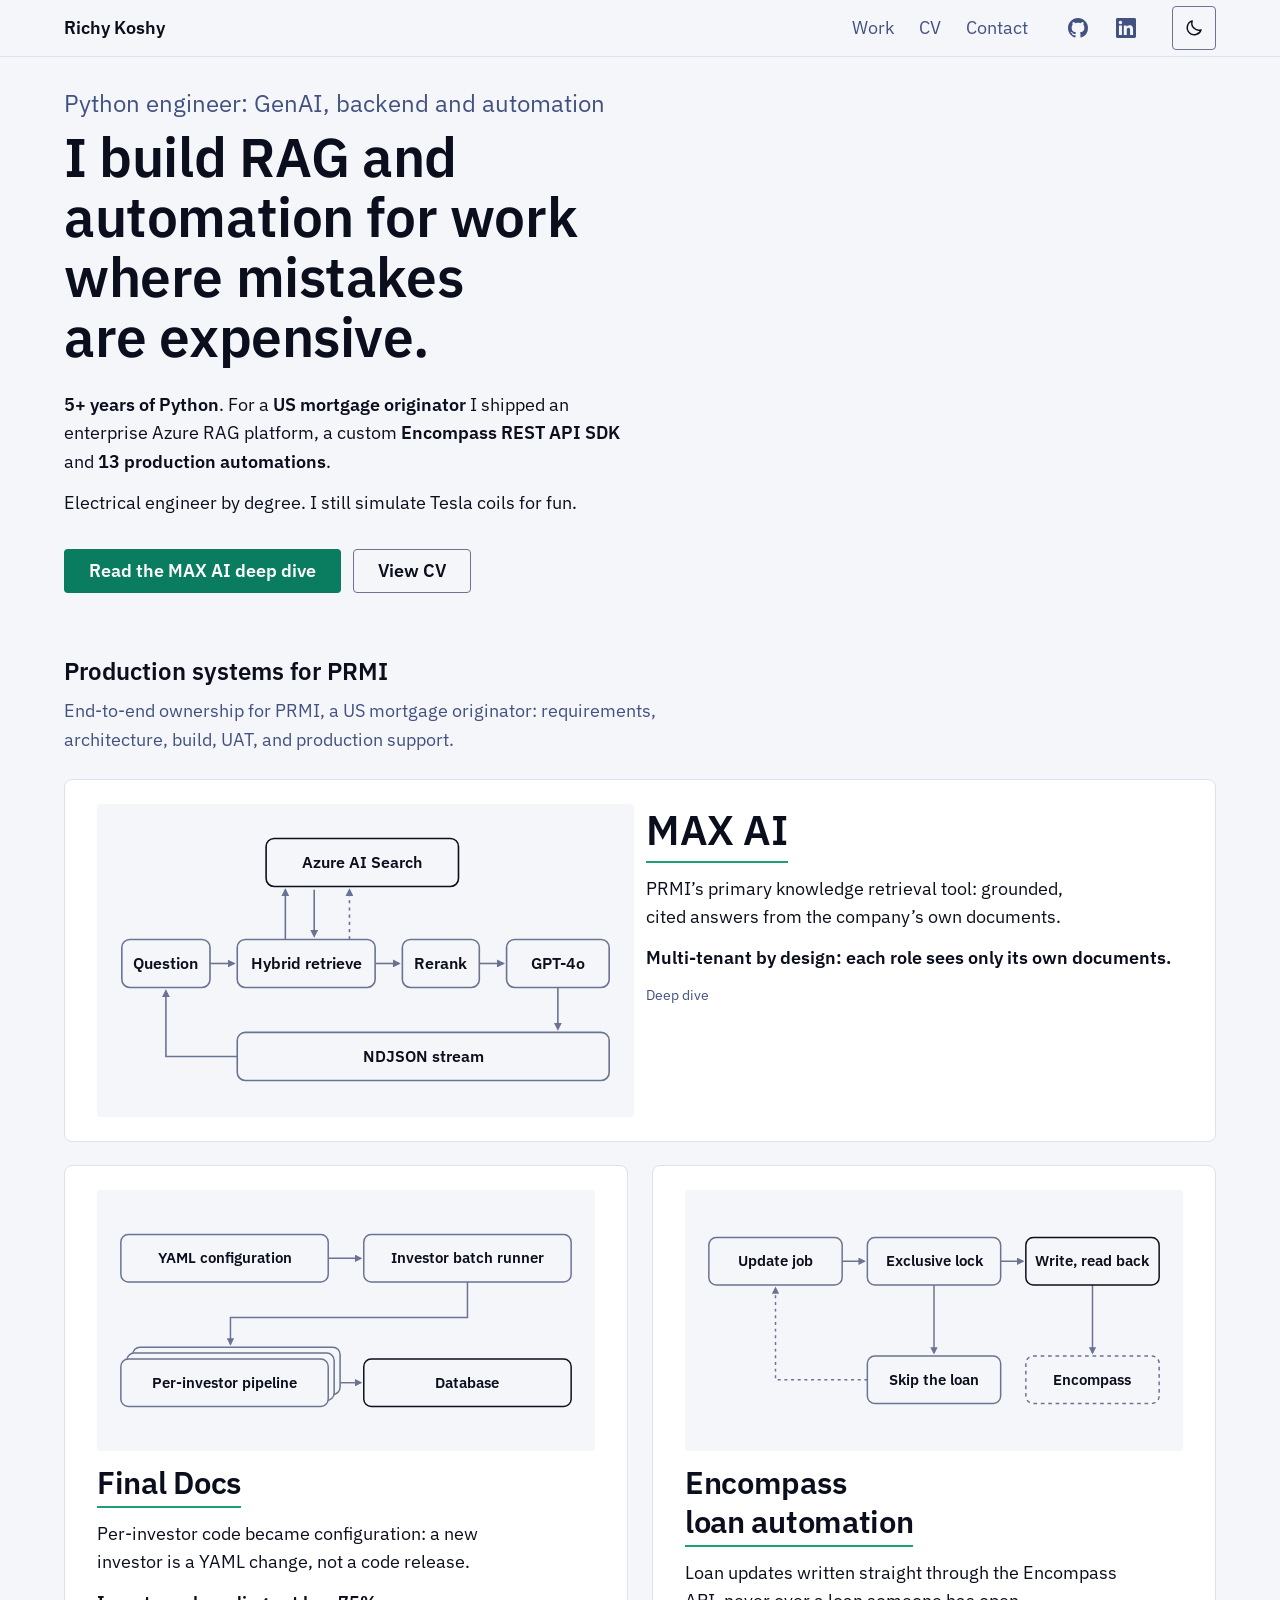
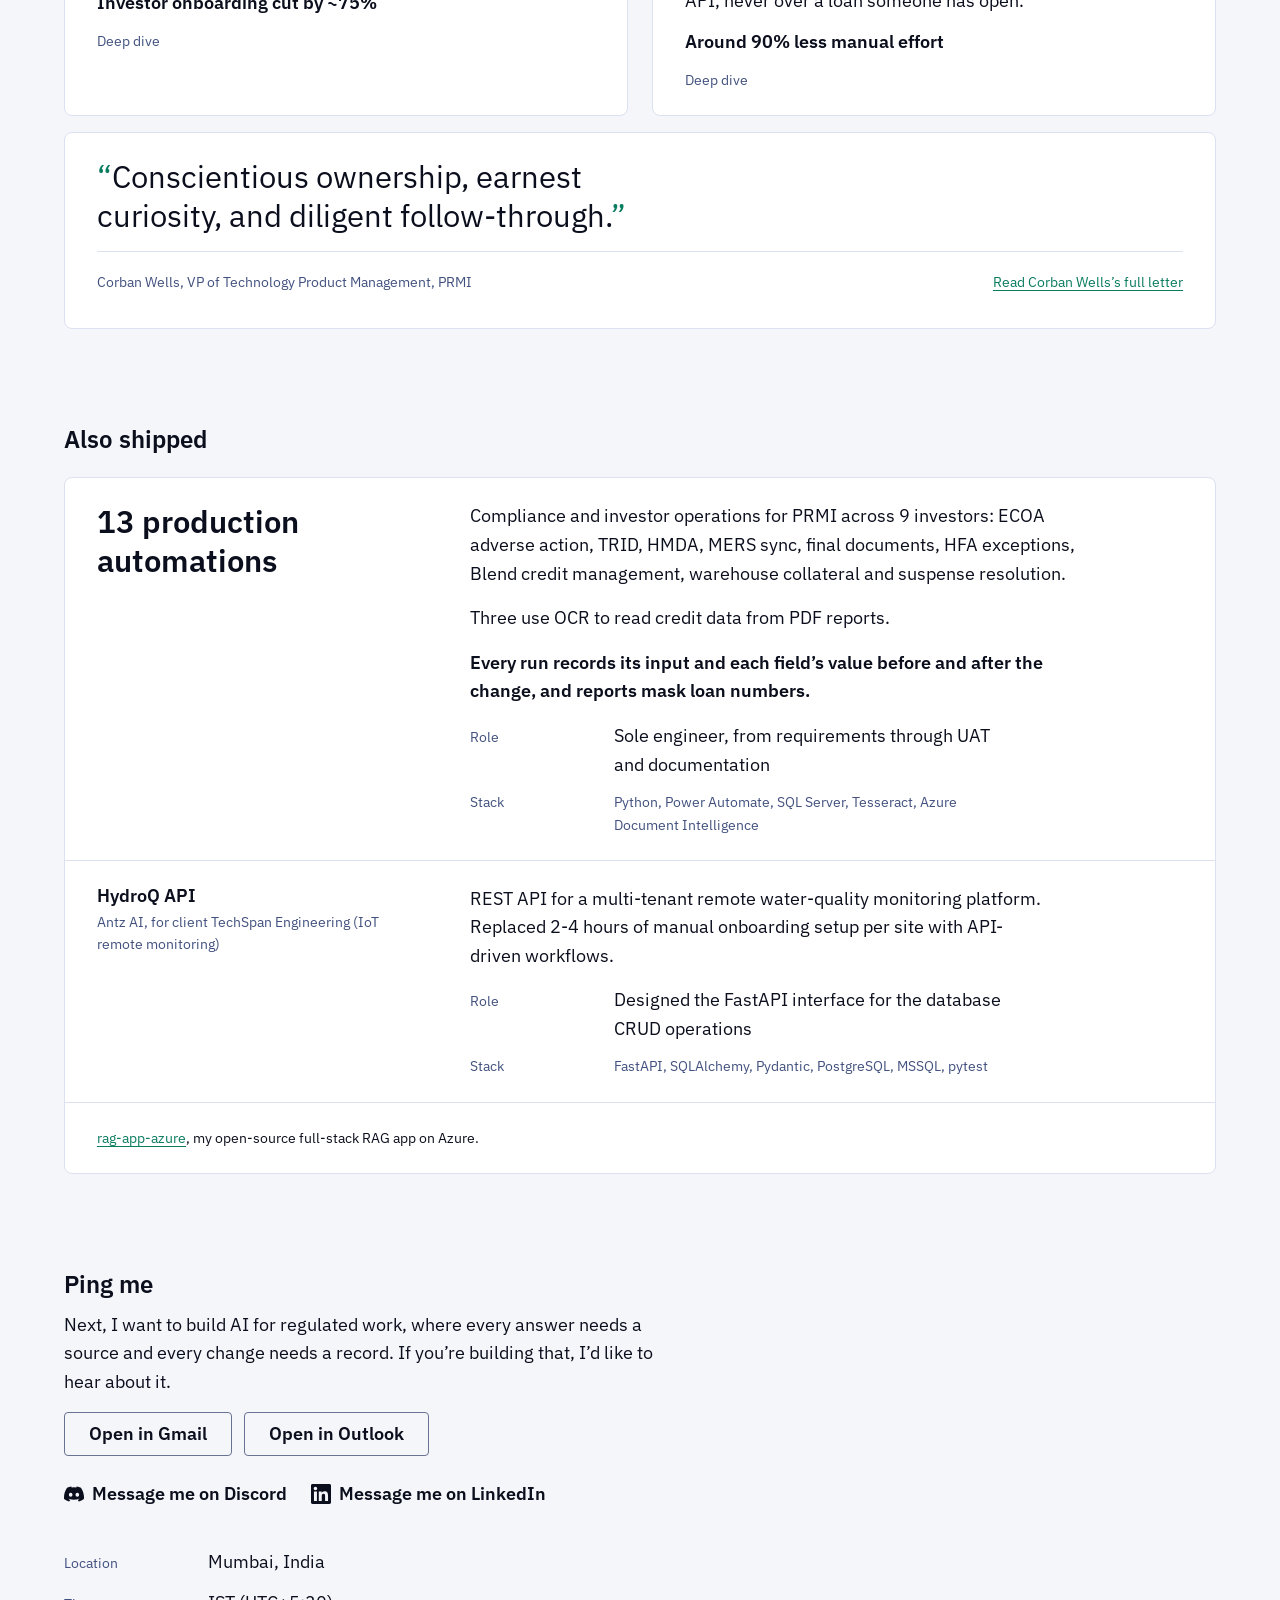
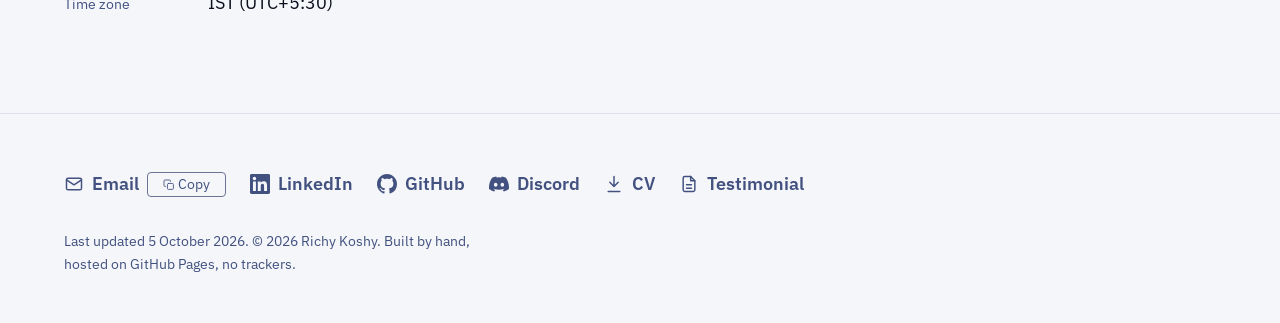
==== commit 1a68fb52: "feat(home): Ping me contact section A lede in Richy's own voice, the compose buttons as before, then" ====
--- a/index.html
+++ b/index.html
@@ -220,23 +220,20 @@
 </section>
 
 <section id="contact" class="section container contact" aria-labelledby="contact-title">
-  <h2 id="contact-title" class="section__label">Let’s connect</h2>
-  <p class="section__lede">Feel free to reach out if there’s anything you think we could do together; I’m always open to new opportunities and connections. The fastest way to reach me:</p>
-  <p class="contact__email"><a class="email-copy" href="mailto:richycode.dev@gmail.com" data-copy="richycode.dev@gmail.com"><span class="email-copy__text">richycode.dev@gmail.com</span><span class="email-copy__action" aria-hidden="true"><svg class="copy-icon" aria-hidden="true" focusable="false"><use href="images/icons.svg#i-copy"/></svg><svg class="copy-icon copy-icon--done" aria-hidden="true" focusable="false"><use href="images/icons.svg#i-check"/></svg><span class="copy-label">Copy</span></span></a></p>
+  <h2 id="contact-title" class="section__label">Ping me</h2>
+  <p class="section__lede">Next, I want to build AI for regulated work, where every answer needs a source and every change needs a record. If you’re building that, I’d like to hear about it.</p>
   <div class="email-options">
     <div class="button-row email-options__app"><a class="button button--primary" href="mailto:richycode.dev@gmail.com"><span class="button__label">Email me</span></a></div>
     <div class="button-row email-options__web"><a class="button button--secondary" href="https://mail.google.com/mail/?view=cm&amp;fs=1&amp;to=richycode.dev%40gmail.com" target="_blank" rel="noopener"><span class="button__label">Open in Gmail</span><span class="visually-hidden"> (opens in a new tab)</span></a><a class="button button--secondary" href="https://outlook.live.com/mail/0/deeplink/compose?to=richycode.dev%40gmail.com" target="_blank" rel="noopener"><span class="button__label">Open in Outlook</span><span class="visually-hidden"> (opens in a new tab)</span></a></div>
   </div>
+  <ul class="inline-links contact__links" role="list">
+    <li><a class="contact-link" href="https://discord.com/users/1087427486054371399" target="_blank" rel="noopener noreferrer"><svg class="icon" aria-hidden="true" focusable="false"><use href="images/icons.svg#i-discord"/></svg><span class="contact-link__label">Message me on Discord</span><span class="visually-hidden"> (opens in a new tab)</span></a></li>
+    <li><a class="contact-link" href="https://linkedin.com/in/richy-koshy" target="_blank" rel="noopener noreferrer"><svg class="icon" aria-hidden="true" focusable="false"><use href="images/icons.svg#i-linkedin"/></svg><span class="contact-link__label">Message me on LinkedIn</span><span class="visually-hidden"> (opens in a new tab)</span></a></li>
+  </ul>
   <dl class="spec">
     <div><dt>Location</dt><dd>Mumbai, India</dd></div>
     <div><dt>Time zone</dt><dd>IST (UTC+5:30)</dd></div>
   </dl>
-  <p class="contact__discord">For open-source collaborations and anything else, message me on Discord.</p>
-  <ul class="social-links" role="list">
-    <li><a href="https://discord.com/users/1087427486054371399" target="_blank" rel="noopener"><svg viewBox="0 0 24 24" aria-hidden="true" focusable="false"><path d="M20.317 4.37a19.79 19.79 0 0 0-4.885-1.515.074.074 0 0 0-.079.037c-.211.375-.445.865-.608 1.25a18.27 18.27 0 0 0-5.487 0 12.64 12.64 0 0 0-.617-1.25.077.077 0 0 0-.079-.037A19.74 19.74 0 0 0 3.677 4.37a.07.07 0 0 0-.032.027C.533 9.046-.32 13.58.099 18.058a.082.082 0 0 0 .031.056 19.9 19.9 0 0 0 5.993 3.03.078.078 0 0 0 .084-.028c.462-.63.874-1.295 1.226-1.994a.076.076 0 0 0-.041-.106 13.1 13.1 0 0 1-1.872-.892.077.077 0 0 1-.008-.128c.126-.094.252-.192.372-.291a.074.074 0 0 1 .078-.01c3.928 1.793 8.18 1.793 12.062 0a.074.074 0 0 1 .078.01c.12.099.246.198.373.292a.077.077 0 0 1-.006.127 12.3 12.3 0 0 1-1.873.892.077.077 0 0 0-.041.107c.36.698.772 1.362 1.225 1.993a.076.076 0 0 0 .084.028 19.84 19.84 0 0 0 6.002-3.03.077.077 0 0 0 .032-.054c.5-5.177-.838-9.674-3.549-13.66a.061.061 0 0 0-.031-.03ZM8.02 15.33c-1.183 0-2.157-1.085-2.157-2.419 0-1.333.956-2.419 2.157-2.419 1.21 0 2.176 1.096 2.157 2.42 0 1.333-.956 2.418-2.157 2.418Zm7.975 0c-1.183 0-2.157-1.085-2.157-2.419 0-1.333.955-2.419 2.157-2.419 1.21 0 2.176 1.096 2.157 2.42 0 1.333-.946 2.418-2.157 2.418Z"/></svg>Discord<span class="visually-hidden"> (opens in a new tab)</span></a></li>
-    <li><a href="https://github.com/richie-rk" target="_blank" rel="noopener"><svg viewBox="0 0 16 16" aria-hidden="true" focusable="false"><path d="M8 0C3.58 0 0 3.58 0 8c0 3.54 2.29 6.53 5.47 7.59.4.07.55-.17.55-.38 0-.19-.01-.82-.01-1.49-2.01.37-2.53-.49-2.69-.94-.09-.23-.48-.94-.82-1.13-.28-.15-.68-.52-.01-.53.63-.01 1.08.58 1.23.82.72 1.21 1.87.87 2.33.66.07-.52.28-.87.51-1.07-1.78-.2-3.64-.89-3.64-3.95 0-.87.31-1.59.82-2.15-.08-.2-.36-1.02.08-2.12 0 0 .67-.21 2.2.82.64-.18 1.32-.27 2-.27s1.36.09 2 .27c1.53-1.04 2.2-.82 2.2-.82.44 1.1.16 1.92.08 2.12.51.56.82 1.27.82 2.15 0 3.07-1.87 3.75-3.65 3.95.29.25.54.73.54 1.48 0 1.07-.01 1.93-.01 2.2 0 .21.15.46.55.38A8.01 8.01 0 0 0 16 8c0-4.42-3.58-8-8-8z"/></svg>GitHub<span class="visually-hidden"> (opens in a new tab)</span></a></li>
-    <li><a href="https://linkedin.com/in/richy-koshy" target="_blank" rel="noopener"><svg viewBox="0 0 24 24" aria-hidden="true" focusable="false"><path d="M20.447 20.452h-3.554v-5.569c0-1.328-.027-3.037-1.852-3.037-1.853 0-2.136 1.445-2.136 2.939v5.667H9.351V9h3.414v1.561h.046c.477-.9 1.637-1.85 3.37-1.85 3.601 0 4.267 2.37 4.267 5.455v6.286zM5.337 7.433c-1.144 0-2.063-.926-2.063-2.065 0-1.138.92-2.063 2.063-2.063 1.14 0 2.064.925 2.064 2.063 0 1.139-.925 2.065-2.064 2.065zm1.782 13.019H3.555V9h3.564v11.452zM22.225 0H1.771C.792 0 0 .774 0 1.729v20.542C0 23.227.792 24 1.771 24h20.451C23.2 24 24 23.227 24 22.271V1.729C24 .774 23.2 0 22.225 0z"/></svg>LinkedIn<span class="visually-hidden"> (opens in a new tab)</span></a></li>
-  </ul>
 </section>
 
 </main>
--- a/css/site.css
+++ b/css/site.css
@@ -624,35 +624,6 @@
   .contact-link--muted { color: var(--text-muted); }
   .contact-link:is(:hover, :focus-visible) { color: var(--text-strong); }
 
-  /* Social links: the same teal hover glow as the header icons. */
-  .social-links {
-    display: flex;
-    flex-wrap: wrap;
-    gap: var(--space-2) var(--space-5);
-    padding: 0;
-    list-style: none;
-  }
-  .social-links a {
-    display: inline-flex;
-    align-items: center;
-    gap: var(--space-2);
-    min-block-size: var(--target);
-    color: var(--text);
-    font-weight: var(--weight-strong);
-    text-decoration: none;
-  }
-  .social-links svg {
-    inline-size: var(--icon-size);
-    block-size: var(--icon-size);
-    flex: none;
-    fill: currentColor;
-    color: var(--text-muted);
-  }
-  .social-links a:hover svg {
-    color: var(--text);
-    filter: drop-shadow(0 0 var(--glow-size) var(--accent));
-  }
-
   .button-row {
     display: flex;
     flex-wrap: wrap;
@@ -1154,22 +1125,11 @@
   }
 
   /* ---------- Home: contact ---------- */
-  /* The intro leads into the address, so it is body text, not a muted caption. */
+  /* Richy's point of view, so body text, not a muted caption. */
   .contact .section__lede { color: var(--text); }
-  /* One size down on phones, so the address stays on one line at 320px. */
-  .contact__email {
-    margin-block-start: var(--space-5);
-    font-size: var(--step-1);
-    font-weight: var(--weight-strong);
-  }
-  @media (min-width: 30rem) {
-    .contact__email { font-size: var(--step-2); }
-  }
-  .contact .email-options { margin-block-start: var(--space-4); }
-  .contact .spec,
-  .contact__discord { margin-block-start: var(--space-6); }
-  .contact .social-links { margin-block-start: var(--space-3); }
-  .contact__discord { max-inline-size: var(--measure); }
+  .contact .email-options,
+  .contact__links { margin-block-start: var(--space-4); }
+  .contact .spec { margin-block-start: var(--space-6); }
 
   /* ---------- Deep dives ---------- */
   .case-study { padding-block-end: var(--section-space); }
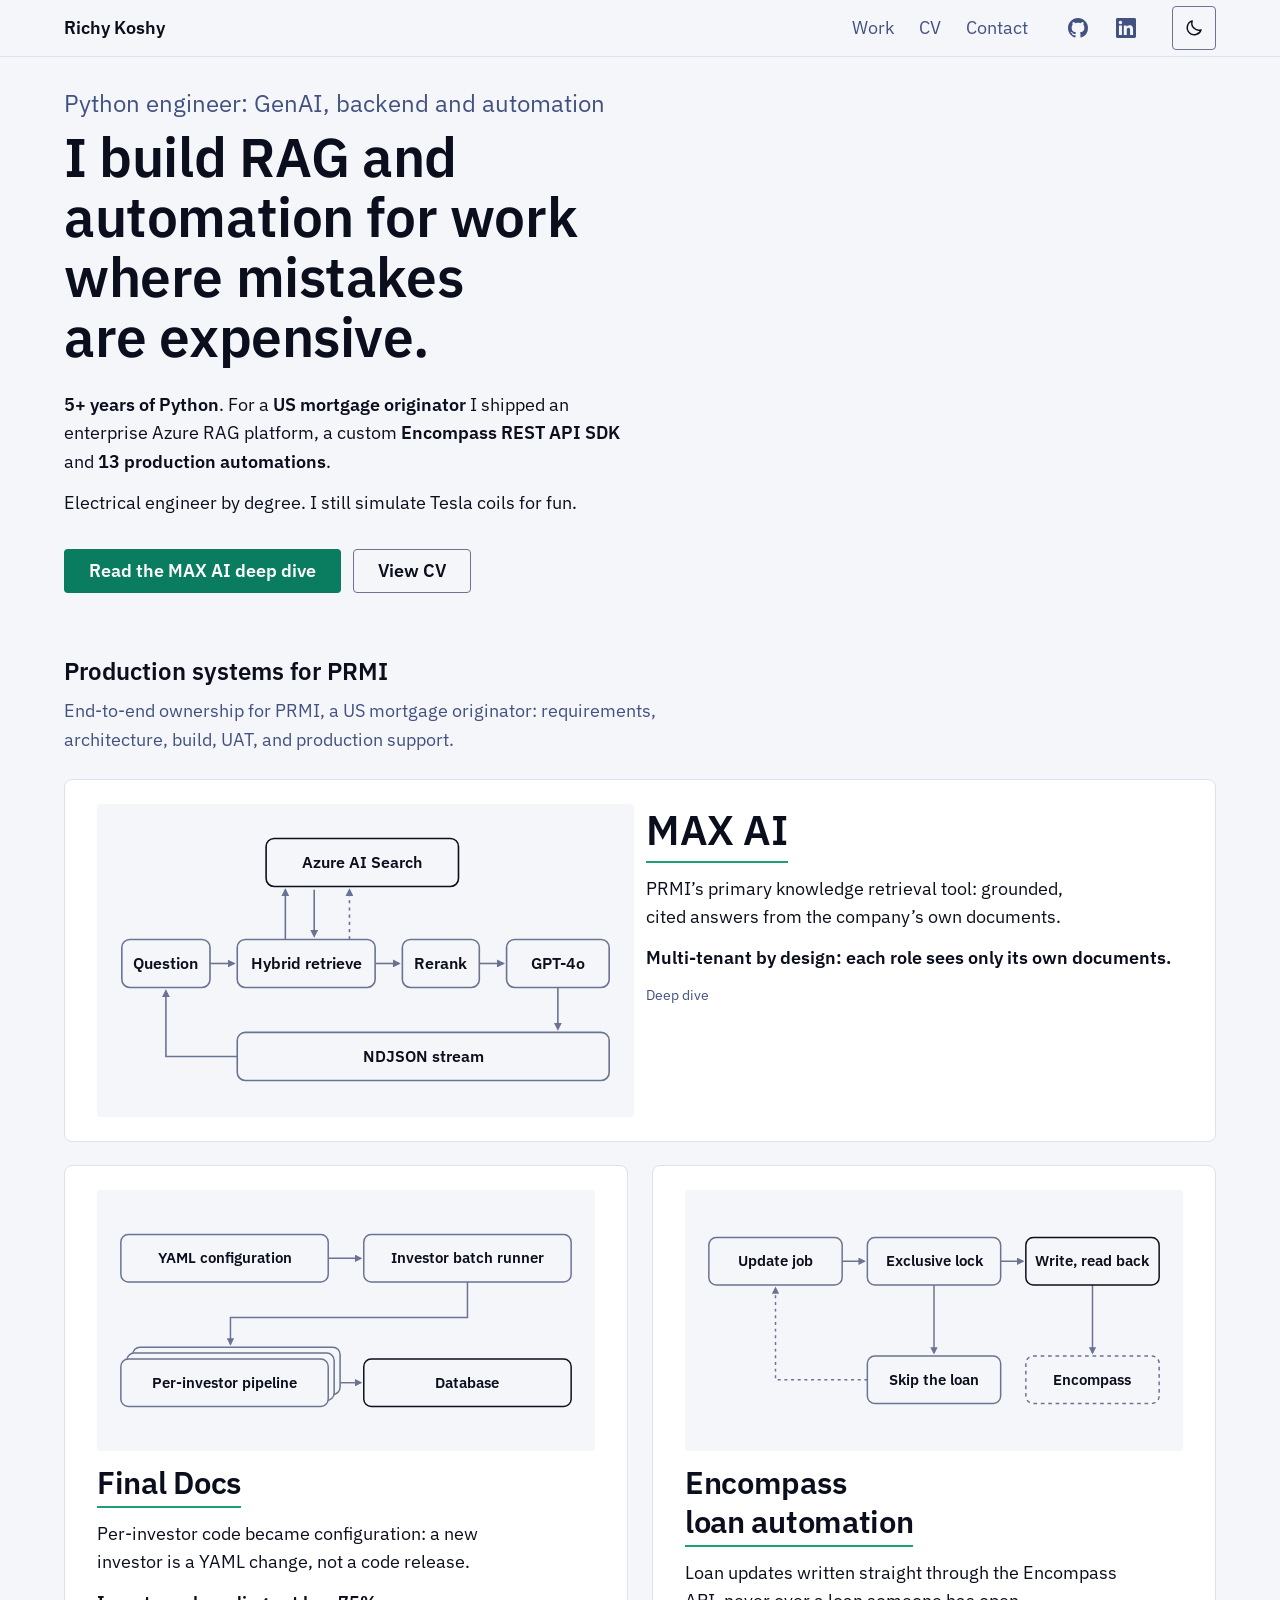
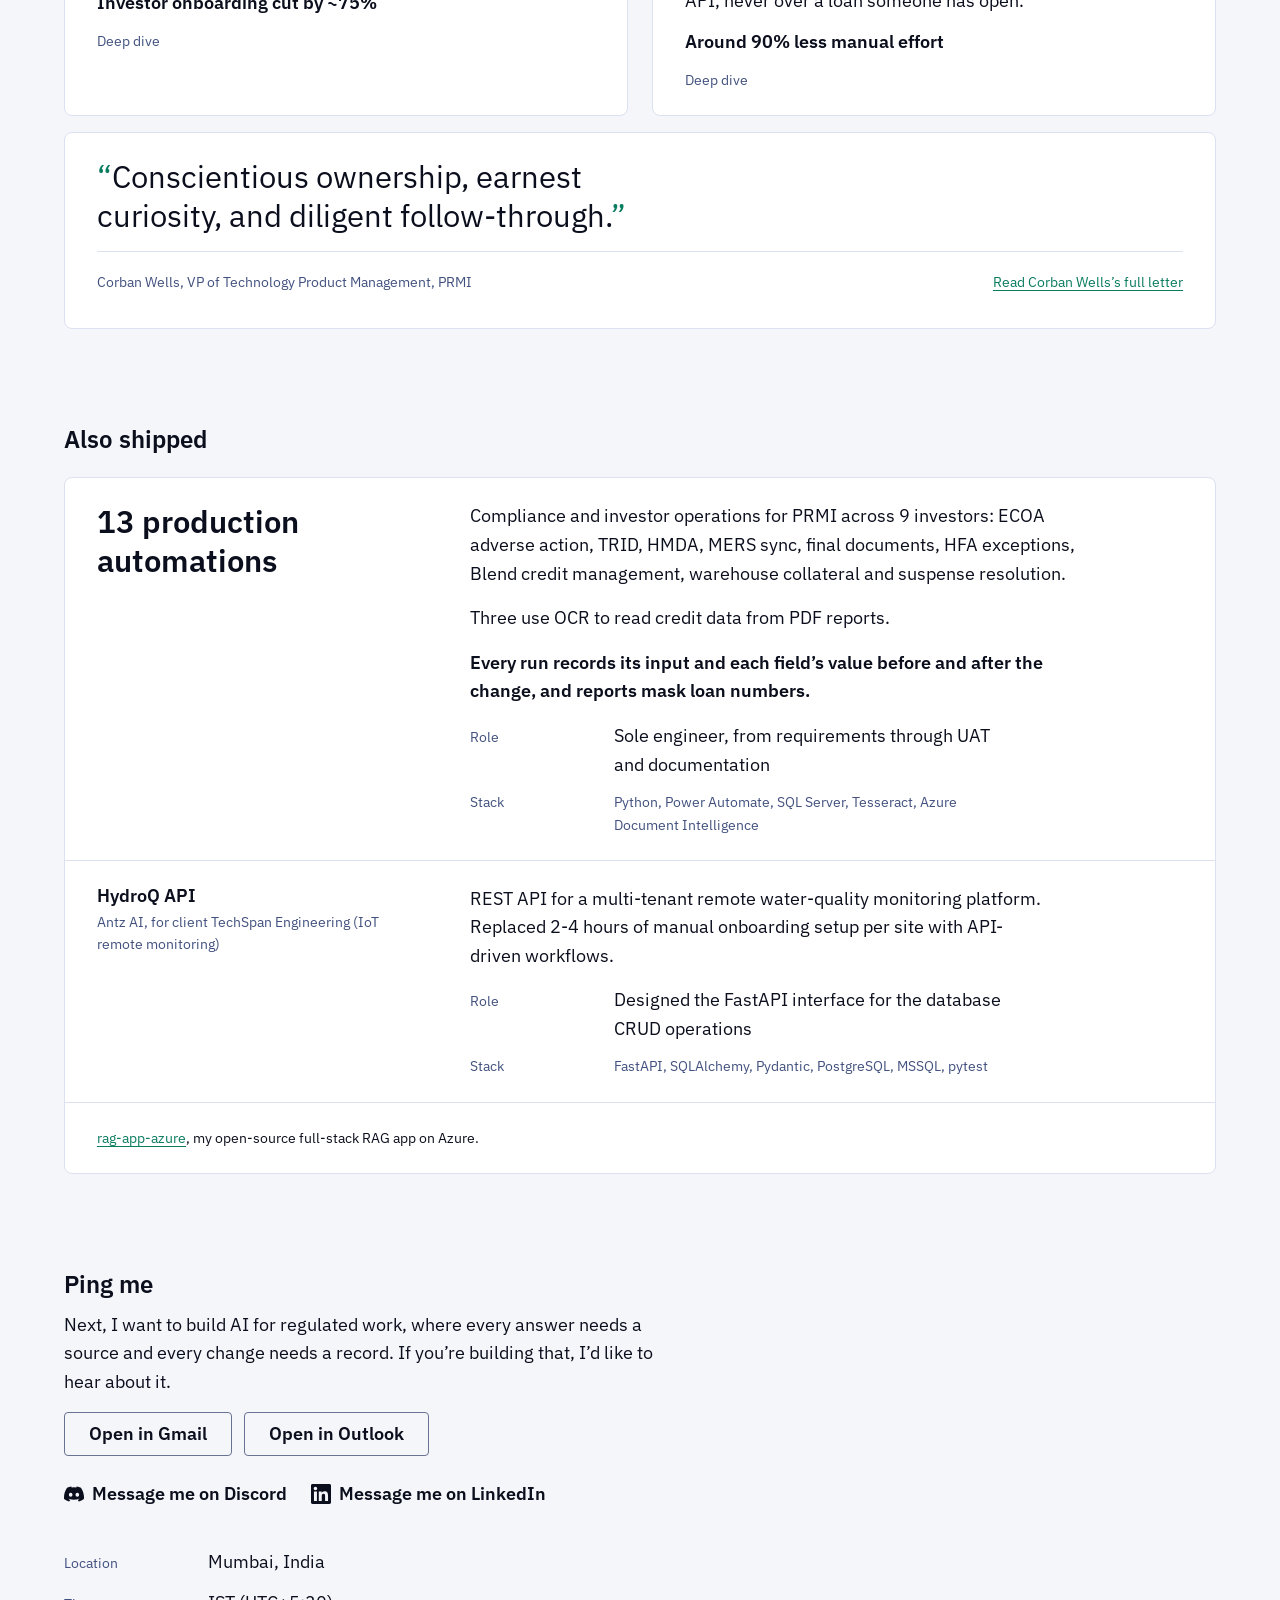
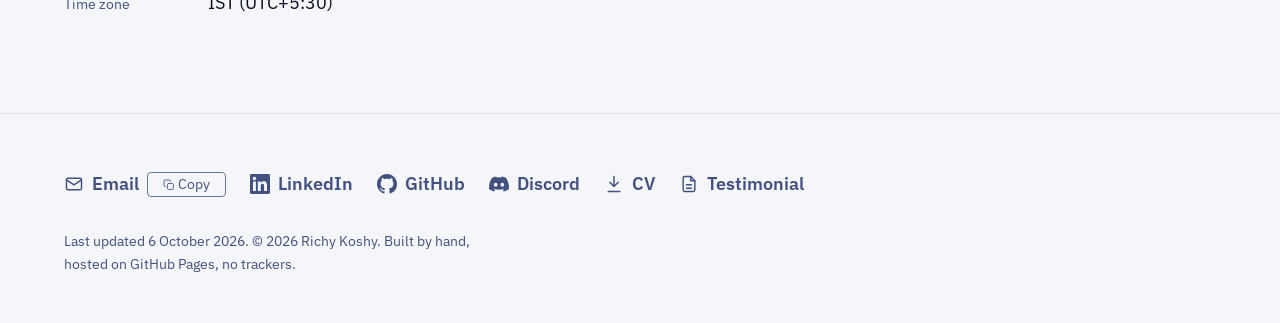
==== commit 48a832bc: "chore: date the release 6 October 2026" ====
--- a/index.html
+++ b/index.html
@@ -248,7 +248,7 @@
       <li><a class="contact-link contact-link--muted" href="Richy_Koshy_CV.pdf" download><svg class="icon" aria-hidden="true" focusable="false"><use href="images/icons.svg#i-download"/></svg><span class="contact-link__label">CV</span><span class="visually-hidden"> (PDF)</span></a></li>
       <li><a class="contact-link contact-link--muted" href="letter.html"><svg class="icon" aria-hidden="true" focusable="false"><use href="images/icons.svg#i-letter"/></svg><span class="contact-link__label">Testimonial</span></a></li>
     </ul>
-    <p class="site-footer__meta">Last updated 5 October 2026. &copy; 2026 Richy Koshy. Built by hand, hosted on GitHub Pages, no trackers.</p>
+    <p class="site-footer__meta">Last updated 6 October 2026. &copy; 2026 Richy Koshy. Built by hand, hosted on GitHub Pages, no trackers.</p>
   </div>
 </footer>
 </body>
--- a/css/site.css
+++ b/css/site.css
@@ -305,7 +305,7 @@
   img, svg, picture, video { display: block; max-inline-size: 100%; }
   img { block-size: auto; }
 
-  code, pre { font-family: var(--font-mono); font-size: 1em; }
+  code { font-family: var(--font-mono); font-size: 1em; }
   button, input, select, textarea { font: inherit; color: inherit; }
   button { cursor: pointer; }
 
@@ -495,8 +495,7 @@
 }
 
 @layer components {
-  /* Buttons: primary, secondary; a tertiary action is a text link. States
-     change colour only; nothing moves. */
+  /* Buttons: primary, secondary (tertiary is a text link); colour-only states. */
   .button {
     display: inline-flex;
     align-items: center;
@@ -511,8 +510,7 @@
     text-decoration: none;
     text-align: center;
   }
-  /* Trimmed to cap height and baseline, the label centres optically;
-     without text-box the symmetric padding still centres the line box. */
+  /* A cap-to-baseline trim centres the label; padding is the fallback. */
   .button__label { text-box: trim-both cap alphabetic; }
   @media (min-width: 22.5rem) {
     .button { white-space: nowrap; }
@@ -563,28 +561,16 @@
   [data-state="copied"] .copy-icon { display: none; }
   [data-state="copied"] .copy-icon--done { display: inline; }
 
-  /* Emails become copy buttons with JS; without it they stay mailto links. */
+  /* Email links: copy buttons with JS, mailto links without. */
   .email-copy {
-    display: inline-flex;
     flex-wrap: wrap;
-    align-items: center;
-    gap: var(--space-2);
-    min-block-size: var(--target);
     padding: 0;
     border: 0;
     background: none;
-    color: var(--link);
     font: inherit;
     text-align: start;
     cursor: pointer;
   }
-  .email-copy__text {
-    text-decoration-line: underline;
-    text-decoration-thickness: var(--border-width);
-    text-underline-offset: var(--underline-offset);
-    overflow-wrap: anywhere;
-  }
-  .email-copy:hover .email-copy__text { text-decoration-thickness: var(--rule-width); }
   /* With JS, a visible "Copy" label, outlined like a control, not a tag. */
   .email-copy__action { display: none; }
   .js .email-copy__action {
@@ -610,8 +596,7 @@
     visibility: hidden;
   }
 
-  /* Contact links: a monochrome icon and label; the muted tone is the
-     footer's. Declared after .email-copy, so its colour wins. */
+  /* Contact links: monochrome icon and label; after .email-copy's reset. */
   .contact-link {
     display: inline-flex;
     align-items: center;
@@ -679,17 +664,6 @@
     overflow-wrap: anywhere;
   }
   .card code { background: var(--bg); }
-  pre {
-    padding: var(--space-4) var(--space-5);
-    border: var(--border-width) solid var(--border);
-    border-radius: var(--radius-md);
-    background: var(--surface);
-    overflow-x: auto;
-  }
-
-  /* Copy buttons appear only once js/site.js can wire them. */
-  .copy-button { display: none; }
-  .js .copy-button { display: inline-flex; }
 
   /* minmax(0, 1fr) single columns, so wide content can't widen the page at 320px. */
   :where(.doors, .door__layout, .ledger > article, .ledger__body, .spec, .spec > div, .skills,
@@ -752,6 +726,13 @@
     font-size: var(--step--1);
     color: var(--text-muted);
   }
+  /* A pull quote repeats a line from the page, so it is aria-hidden. */
+  .pull-quote {
+    max-inline-size: var(--measure-case-claim);
+    font-size: var(--step-2);
+    line-height: var(--leading-snug);
+    color: var(--text-strong);
+  }
   /* Asides: muted text in a card. */
   .note { color: var(--text-muted); }
 
@@ -792,8 +773,7 @@
     outline: var(--focus-width) solid var(--focus);
     outline-offset: var(--focus-offset);
   }
-  /* Hover turns the edge grey, never the accent, so it can't look focused.
-     Nothing moves. */
+  /* Hover greys the edge, never the accent, so it can't look focused. */
   @media (hover: hover) {
     .card__link:hover::after,
     .next-card:hover { border-color: var(--border-strong); }
@@ -840,12 +820,13 @@
   }
   /* Slim side padding on phones gives the stacked diagrams more width. */
   .figure__scroll { overflow-x: auto; padding: var(--space-4) var(--space-2); }
+  /* Captions keep the measure; the end padding takes the rest. */
   @media (min-width: 48rem) {
     .figure__scroll { padding: var(--space-4); }
-    .figure figcaption { padding-inline: var(--space-6); }
+    .figure figcaption { padding-inline: var(--space-6) max(var(--space-6), 100% - var(--measure)); }
   }
   .figure figcaption {
-    padding: var(--space-3) var(--space-4);
+    padding: var(--space-3) max(var(--space-4), 100% - var(--measure)) var(--space-3) var(--space-4);
     border-block-start: var(--border-width) solid var(--border);
     font-size: var(--step--1);
     color: var(--text-muted);
@@ -956,9 +937,7 @@
     color: var(--text-muted);
   }
 
-  /* ---------- Home: doors ----------
-     Tappable cards; MAX AI is the featured door, full width above the other
-     two (ADR 0006). Source, visual and tab order stay the same. */
+  /* ---------- Home: doors (ADR 0005, 0006) ---------- */
   .doors {
     display: grid;
     gap: var(--space-4);
@@ -972,8 +951,7 @@
     }
     .door--featured { grid-column: 1 / -1; }
   }
-  /* Each door places its miniature on its own width: beside the text once
-     half the card still shows the miniature's titles, above it otherwise. */
+  /* The miniature sits beside the text once half the card keeps its titles legible. */
   .door { container-type: inline-size; }
   @container (min-width: 49rem) {
     .door__layout {
@@ -984,8 +962,7 @@
     .door__thumb { grid-area: 1 / 1 / -1; }
     .door__layout > :not(.door__thumb) { grid-column: 2; }
   }
-  /* The featured name is a step larger; smaller names keep the rule at least
-     the rule width. */
+  /* Smaller names keep at least the rule width. */
   .door--featured .project__title { font-size: var(--step-3); }
   .door:not(.door--featured) .project__name { border-block-end-width: max(var(--rule-width), var(--title-rule)); }
 
@@ -995,8 +972,7 @@
     gap: var(--space-3);
   }
   .project__title { font-size: var(--step-2); }
-  /* The title is the link, so each door has a unique name; it reads as a
-     title, not a link. */
+  /* The title is the link, styled as a title. */
   .project__title .card__link {
     color: inherit;
     text-decoration: none;
@@ -1012,8 +988,7 @@
     font-size: var(--step--1);
     color: var(--cue, var(--text-muted));
   }
-  /* On phones the cue shares the title's first line, which is short in every
-     door, so the third door's name stays within one and a half screens. */
+  /* Phones: the cue shares the title's short first line, saving a row. */
   @media (max-width: 47.99rem) {
     .door__layout {
       grid-template-columns: minmax(0, 1fr) auto;
@@ -1028,8 +1003,7 @@
   }
   .door:has(.card__link:focus-visible) { --cue: var(--link); --thumb-line: var(--text-muted); }
 
-  /* Door miniatures (ADR 0005): decorative, from 48rem. Titles drop out
-     where they would render under about 11px. */
+  /* Door miniatures: from 48rem; their titles drop out under about 11px. */
   .door__thumb {
     display: none;
     container-type: inline-size;
@@ -1094,8 +1068,7 @@
     .quote.card blockquote { font-size: var(--step-2); }
   }
 
-  /* ---------- Home: also shipped ----------
-     One card of rows in the door family (ADR 0006), led by the automations. */
+  /* ---------- Home: also shipped ---------- */
   .ledger { margin-block-start: var(--space-4); }
   .ledger > article {
     display: grid;
@@ -1174,6 +1147,12 @@
     .case-study__overview dd { margin-block-start: var(--space-1); }
     .case-study__overview > .spec__stack { grid-column: 1 / -1; }
   }
+  .case-study__brief { margin-block-start: var(--space-4); }
+  .case-study__brief .spec { gap: var(--space-4); }
+  .case-study__brief dd {
+    --flow-space: var(--space-2);
+    max-inline-size: var(--measure);
+  }
   .case-study__figure { margin-block-start: var(--space-6); }
   .toc {
     max-inline-size: var(--measure);
@@ -1260,6 +1239,36 @@
     border-inline-start: var(--border-width) solid var(--border);
   }
 
+  /* Final Docs flow: plain HTML, the animation's static state (ADR 0003). */
+  .flow-figure {
+    max-inline-size: var(--measure);
+    margin-block-start: var(--space-6);
+  }
+  .flow-steps { padding: var(--space-4); }
+  .flow-steps ul { margin-block-start: var(--space-2); }
+  .flow-steps__boundary {
+    padding-block-end: var(--space-4);
+    border-block-end: var(--border-width) dashed var(--border-strong);
+  }
+  @media (min-width: 48rem) {
+    .flow-steps { padding: var(--space-5) var(--space-6); }
+  }
+  /* Beside its prose once the container is at full width. */
+  @media (min-width: 80rem) {
+    .case-study__aside {
+      display: grid;
+      grid-template-columns: minmax(0, var(--measure)) minmax(0, 1fr);
+      column-gap: var(--space-8);
+      align-items: start;
+    }
+    .flow-figure {
+      position: sticky;
+      inset-block-start: calc(var(--header-offset, var(--header-size)) + var(--space-4));
+      max-inline-size: none;
+      margin-block-start: 0;
+    }
+  }
+
   /* Results: one row per figure; a subgrid sizes the number column. */
   .stats {
     display: grid;
@@ -1401,12 +1410,6 @@
     margin-block-start: var(--space-8);
   }
   .letter-request > * + * { margin-block-start: var(--space-4); }
-  .letter-template {
-    font-family: var(--font-sans);
-    font-size: var(--step-0);
-    color: var(--text);
-    white-space: pre-wrap;
-  }
 }
 
 @layer utilities {
@@ -1473,13 +1476,14 @@
     .skip-link,
     .theme-toggle,
     .email-copy__action,
+    .cv__contact .icon,
     .skills svg,
     .button,
     .email-options,
     .toc { display: none !important; }
     a,
     .email-copy { color: inherit; text-decoration: none; }
-    .email-copy__text { text-decoration: none; }
+    .cv__contact .contact-link { font-weight: var(--weight-regular); }
     .cv__head,
     .cv__head > *,
     .cv__section { max-inline-size: none; }
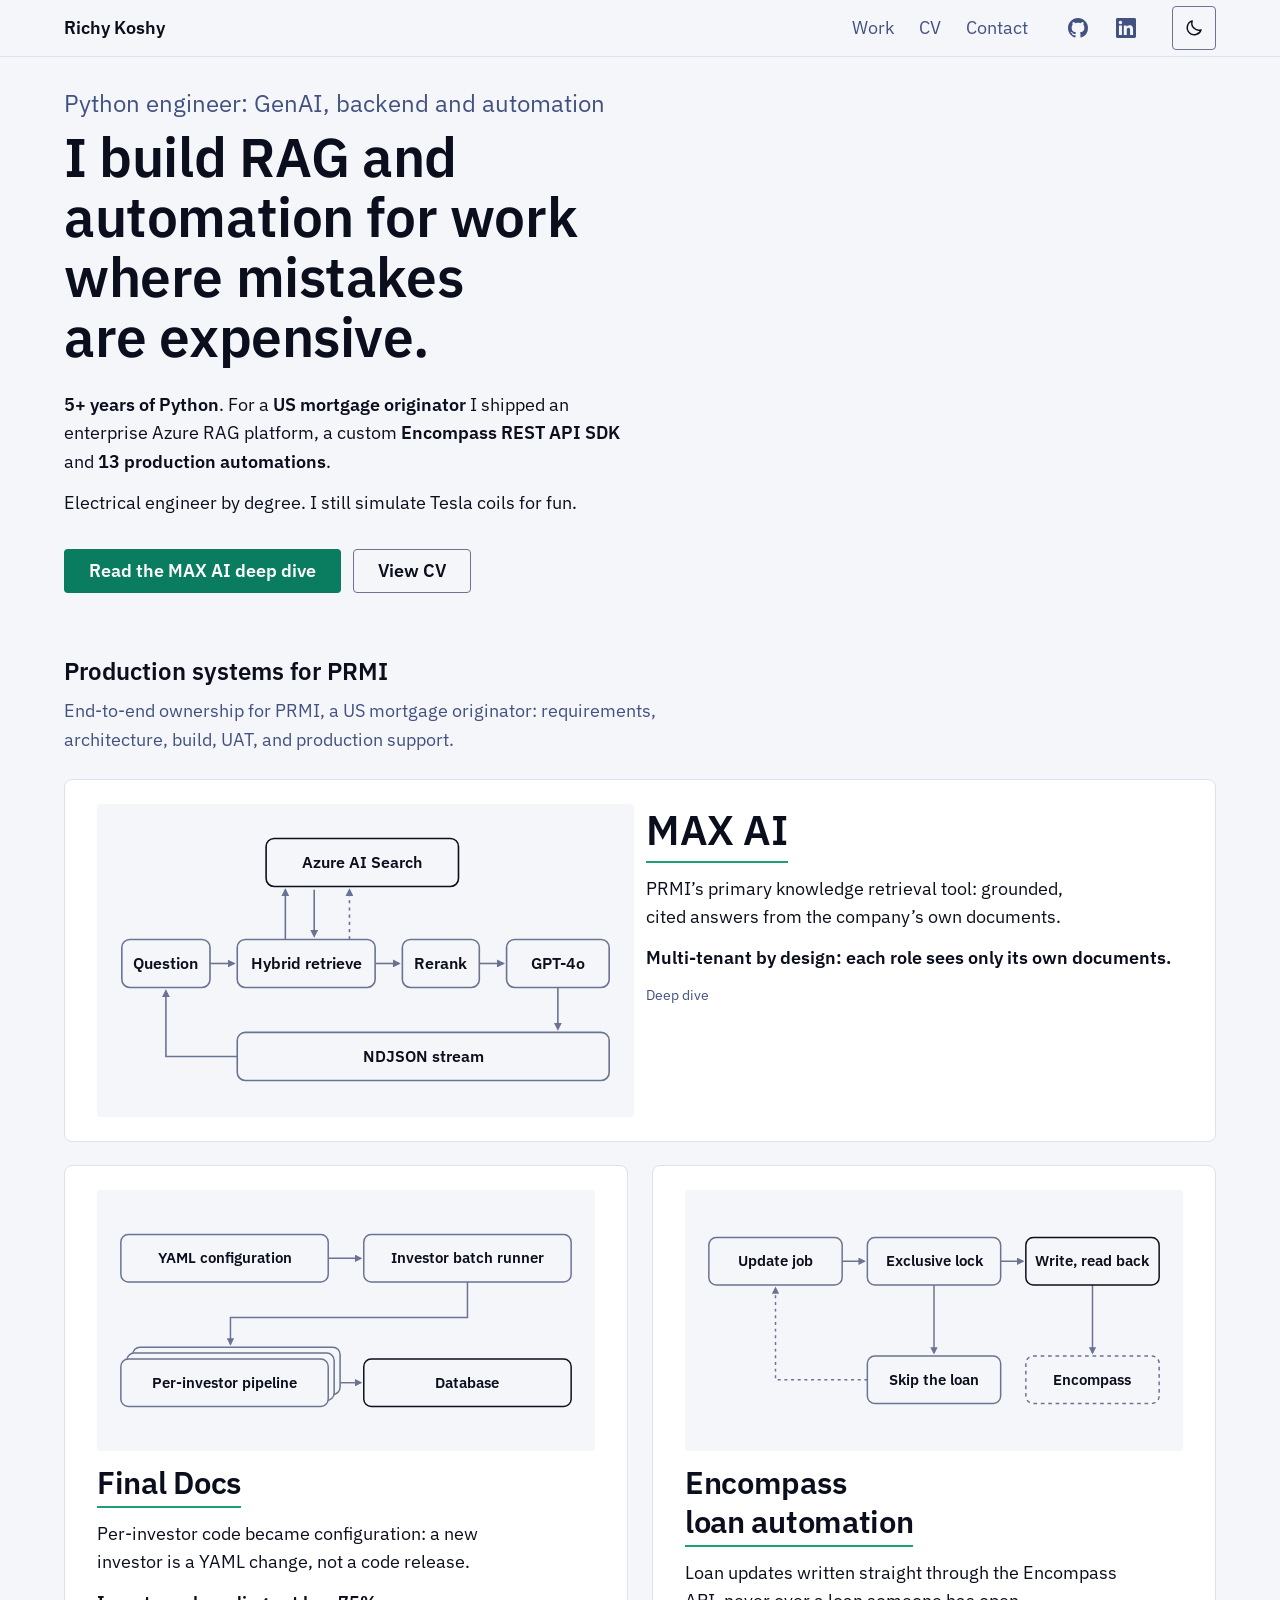
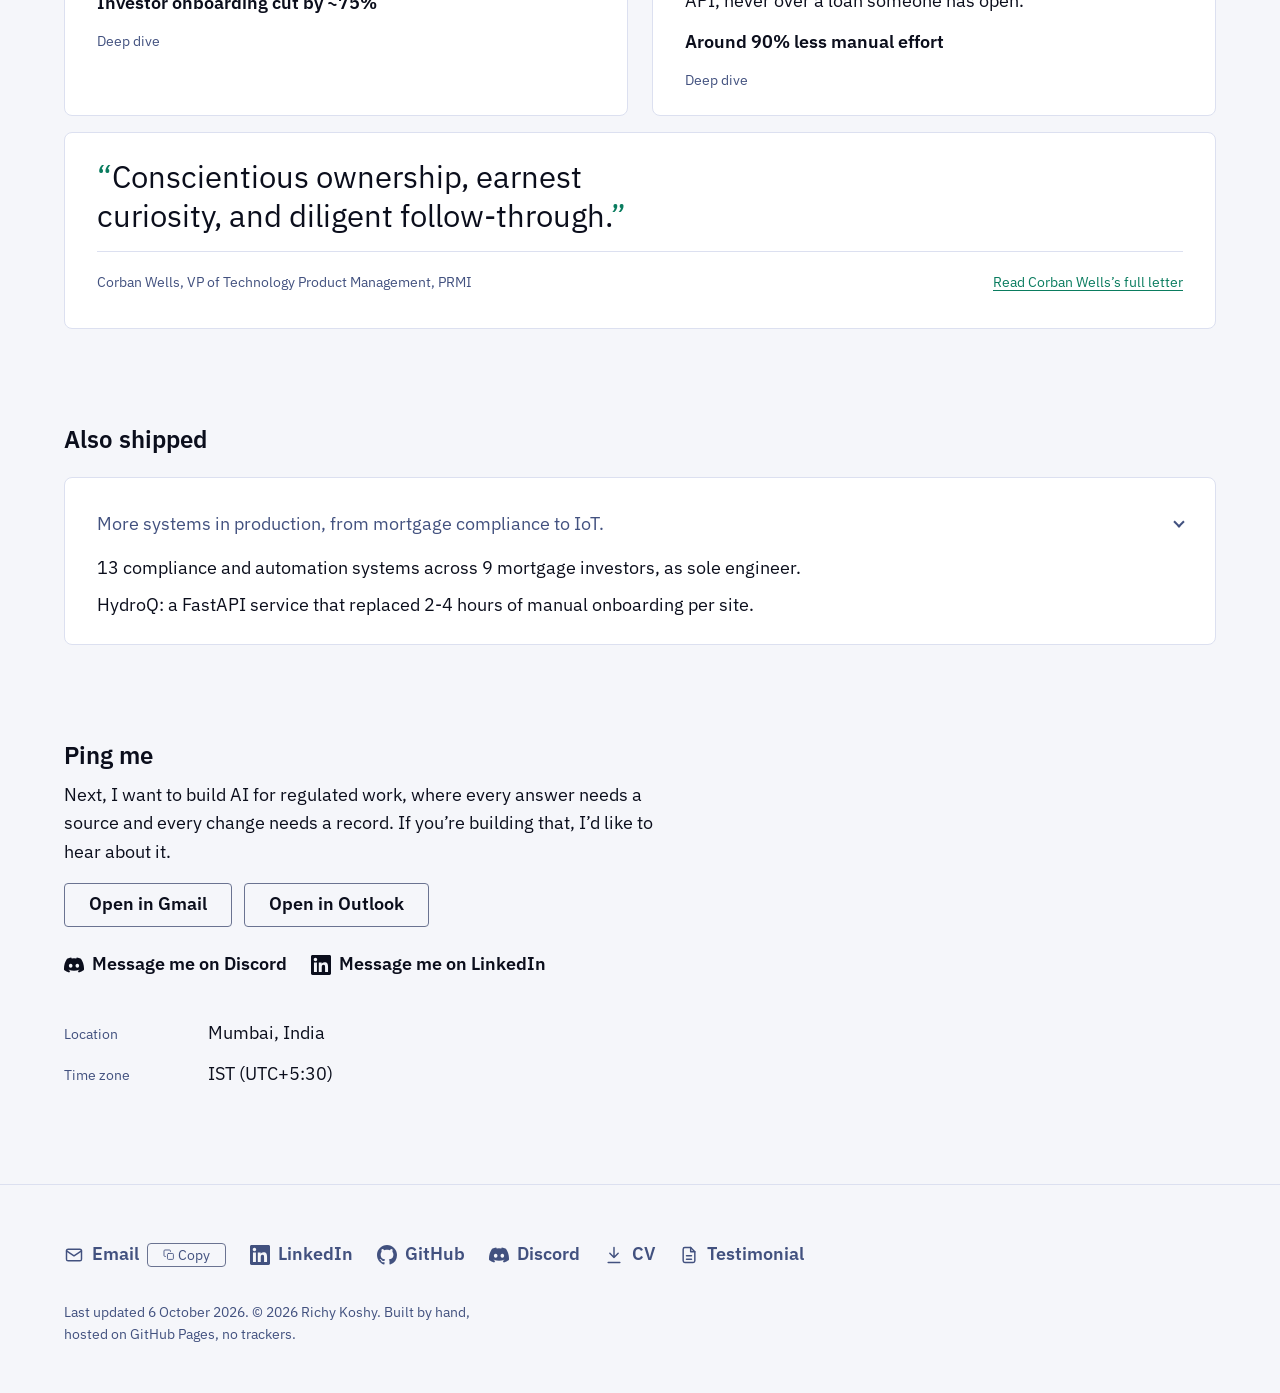
==== commit 5098042a: "feat(home): fold Also shipped behind a summary and two highlights One card holding a native details " ====
--- a/index.html
+++ b/index.html
@@ -185,37 +185,46 @@
 
 <section id="also-shipped" class="section container" aria-labelledby="also-shipped-title">
   <h2 id="also-shipped-title" class="section__label">Also shipped</h2>
-  <div class="ledger card card--list">
-    <article aria-labelledby="automations-title">
-      <header class="ledger__head">
-        <h3 id="automations-title" class="ledger__title ledger__title--lead">13 production automations</h3>
-      </header>
-      <div class="ledger__body">
-        <p>Compliance and investor operations for PRMI across 9 investors: ECOA adverse action, TRID, HMDA, MERS sync, final documents, HFA exceptions, Blend credit management, warehouse collateral and suspense resolution.</p>
-        <p>Three use OCR to read credit data from PDF reports.</p>
-        <p class="proof">Every run records its input and each field’s value before and after the change, and reports mask loan numbers.</p>
-        <dl class="spec">
-          <div><dt>Role</dt><dd>Sole engineer, from requirements through UAT and documentation</dd></div>
-          <div class="spec__stack"><dt>Stack</dt><dd>Python, Power Automate, SQL Server, Tesseract, Azure Document Intelligence</dd></div>
-        </dl>
-      </div>
-    </article>
-
-    <article aria-labelledby="hydroq-title">
-      <header class="ledger__head">
-        <h3 id="hydroq-title" class="ledger__title">HydroQ API</h3>
-        <p class="ledger__meta">Antz AI, for client TechSpan Engineering (IoT remote monitoring)</p>
-      </header>
-      <div class="ledger__body">
-        <p>REST API for a multi-tenant remote water-quality monitoring platform. Replaced <span class="nowrap">2-4 hours</span> of manual onboarding setup per site with API-driven workflows.</p>
-        <dl class="spec">
-          <div><dt>Role</dt><dd>Designed the FastAPI interface for the database CRUD operations</dd></div>
-          <div class="spec__stack"><dt>Stack</dt><dd>FastAPI, SQLAlchemy, Pydantic, PostgreSQL, MSSQL, pytest</dd></div>
-        </dl>
-      </div>
-    </article>
-
-    <p class="ledger__note"><a href="https://github.com/richie-rk/rag-app-azure" target="_blank" rel="noopener noreferrer">rag-app-azure<span class="visually-hidden"> (opens in a new tab)</span></a>, my open-source full-stack RAG app on Azure.</p>
+  <div class="also card">
+    <details class="also__fold">
+      <summary class="also__summary">More systems in production, from mortgage compliance to IoT.</summary>
+      <div class="ledger">
+        <article aria-labelledby="automations-title">
+          <header class="ledger__head">
+            <h3 id="automations-title" class="ledger__title ledger__title--lead">13 production automations</h3>
+          </header>
+          <div class="ledger__body">
+            <p>Compliance and investor operations for PRMI across 9 investors: ECOA adverse action, TRID, HMDA, MERS sync, final documents, HFA exceptions, Blend credit management, warehouse collateral and suspense resolution.</p>
+            <p>Three use OCR to read credit data from PDF reports.</p>
+            <p class="proof">Every run records its input and each field’s value before and after the change, and reports mask loan numbers.</p>
+            <dl class="spec">
+              <div><dt>Role</dt><dd>Sole engineer, from requirements through UAT and documentation</dd></div>
+              <div class="spec__stack"><dt>Stack</dt><dd>Python, Power Automate, SQL Server, Tesseract, Azure Document Intelligence</dd></div>
+            </dl>
+          </div>
+        </article>
+
+        <article aria-labelledby="hydroq-title">
+          <header class="ledger__head">
+            <h3 id="hydroq-title" class="ledger__title">HydroQ API</h3>
+            <p class="ledger__meta">Antz AI, for client TechSpan Engineering (IoT remote monitoring)</p>
+          </header>
+          <div class="ledger__body">
+            <p>REST API for a multi-tenant remote water-quality monitoring platform. Replaced <span class="nowrap">2-4 hours</span> of manual onboarding setup per site with API-driven workflows.</p>
+            <dl class="spec">
+              <div><dt>Role</dt><dd>Designed the FastAPI interface for the database CRUD operations</dd></div>
+              <div class="spec__stack"><dt>Stack</dt><dd>FastAPI, SQLAlchemy, Pydantic, PostgreSQL, MSSQL, pytest</dd></div>
+            </dl>
+          </div>
+        </article>
+
+        <p class="ledger__note"><a href="https://github.com/richie-rk/rag-app-azure" target="_blank" rel="noopener noreferrer">rag-app-azure<span class="visually-hidden"> (opens in a new tab)</span></a>, my open-source full-stack RAG app on Azure.</p>
+      </div>
+    </details>
+    <ul class="also__highlights" role="list">
+      <li>13 compliance and automation systems across 9 mortgage investors, as sole engineer.</li>
+      <li>HydroQ: a FastAPI service that replaced <span class="nowrap">2-4 hours</span> of manual onboarding per site.</li>
+    </ul>
   </div>
 </section>
 
--- a/css/site.css
+++ b/css/site.css
@@ -1,8 +1,7 @@
 /* Richy Koshy portfolio: the one shared stylesheet. Governed by DESIGN_RULES.md. */
 @layer tokens, base, layout, components, utilities;
 
-/* Fonts: one variable Plex Sans for 400 and 600, Latin subset; arrows and the
-   check mark fall back per glyph. */
+/* Plex Sans (variable) for 400 and 600, Latin subset. */
 @font-face {
   font-family: "IBM Plex Sans";
   src: url("../fonts/plex-sans.woff2") format("woff2");
@@ -59,7 +58,7 @@
   descent-override: 28.36%;
   line-gap-override: 0%;
 }
-/* Android has neither Arial nor Liberation, so Roboto gets its own tuned family. */
+/* Android: Roboto, tuned on its own. */
 @font-face {
   font-family: "Plex Sans Fallback Android";
   src: local("Roboto"), local("Roboto Regular"), local("Roboto-Regular");
@@ -80,7 +79,7 @@
   descent-override: 26.66%;
   line-gap-override: 0%;
 }
-/* Every mono candidate advances 0.6em like Plex Mono: one override set fits all. */
+/* Mono candidates all advance 0.6em, so one override set fits. */
 @font-face {
   font-family: "Plex Mono Fallback";
   src: local("Courier New"), local("CourierNewPSMT"), local("Liberation Mono"), local("Cousine"), local("Droid Sans Mono"), local("DroidSansMono"), local("Roboto Mono");
@@ -92,8 +91,7 @@
   line-gap-override: 0%;
 }
 
-/* Signature moment: cross-document view transitions, only without reduced
-   motion. */
+/* Cross-document view transitions, only without reduced motion. */
 @media (prefers-reduced-motion: no-preference) {
   @view-transition {
     navigation: auto;
@@ -106,8 +104,6 @@
     color-scheme: dark;
     --bg: #0B0E1C;
     --surface: #141A2E;
-    /* Dark text: white for headings and keywords; body off-white with a faint
-       teal cast (APCA Lc 90); muted 0.12 darker in that hue. */
     --text: #DDE7E4;                /* 15.20:1 on bg, 13.66:1 on surface; APCA Lc 90 */
     --text-strong: #FFFFFF;         /* headings and bold keywords only */
     --text-muted: #AEC3BE;          /* 10.38:1 on bg, 9.33:1 on surface; APCA Lc 67 */
@@ -118,8 +114,7 @@
     --accent-pressed: #A3EAD5;      /* a step past hover in the same hue */
     --accent-contrast: #04241A;     /* 9.06:1 on accent */
     --rule-accent: #5FD4B0;         /* non-text accents only: the title rule */
-    /* Links take the accent's lighter tint: Lc 78, where #5FD4B0 is Lc 68,
-       under the 75 floor. */
+    /* Links: the accent's lighter tint (Lc 78; #5FD4B0 is Lc 68). */
     --link: #83E3C6;                /* 12.59:1 on bg, 11.31:1 on surface */
     --focus: #5FD4B0;
     --shadow-colour: rgb(4 6 14 / 0.55);
@@ -181,8 +176,7 @@
     --focus-offset: 3px;
     --underline-offset: 0.2em;
     --underline-offset-current: 0.35em;
-    /* The signature title rule, em-based so both view-transition snapshots
-       scale together. */
+    /* em-based, so both view-transition snapshots scale together. */
     --title-rule: 0.0625em;
     --title-rule-gap: 0.125em;
     --icon-size: 1.25rem;
@@ -267,8 +261,7 @@
     -webkit-font-smoothing: antialiased;
   }
 
-  /* Headings and bold keywords take the strongest colour, so skimmers can
-     follow them. */
+  /* Headings and bold keywords in the strongest colour, for skimmers. */
   h1, h2, h3, h4 {
     color: var(--text-strong);
     font-weight: var(--weight-strong);
@@ -352,7 +345,7 @@
   }
 
   .section { padding-block: var(--section-space); }
-  /* Adjacent sections share one gap rather than doubling their padding. */
+  /* Adjacent sections share one gap. */
   .section + .section { padding-block-start: 0; }
 
   .prose {
@@ -380,8 +373,7 @@
   }
   .skip-link:focus { transform: none; }
 
-  /* Header: sticky and identical on every page, so it holds still in view
-     transitions. */
+  /* Sticky and identical on every page, so it holds still in view transitions. */
   .site-header {
     position: sticky;
     inset-block-start: 0;
@@ -435,7 +427,7 @@
   }
   .site-nav__list a:hover { color: var(--text); }
 
-  /* Header marks with the teal hover glow Richy asked for (§11), from 30rem. */
+  /* Header marks with Richy's teal hover glow, from 30rem. */
   .site-header__social {
     display: none;
     gap: var(--space-1);
@@ -519,8 +511,7 @@
     background: var(--accent);
     color: var(--accent-contrast);
   }
-  /* A surface-fill hover would be invisible (1.1:1), so the outline takes the
-     text colour. */
+  /* A surface-fill hover would be invisible, so the outline changes. */
   .button--secondary {
     border-color: var(--border-strong);
     background: transparent;
@@ -571,7 +562,7 @@
     text-align: start;
     cursor: pointer;
   }
-  /* With JS, a visible "Copy" label, outlined like a control, not a tag. */
+  /* With JS, a visible "Copy" label outlined like a control. */
   .email-copy__action { display: none; }
   .js .email-copy__action {
     display: inline-grid;
@@ -622,8 +613,7 @@
     .email-options__web { display: flex; }
   }
 
-  /* Theme toggle: shows the theme a click switches to. .js is set before first
-     paint, so nothing shifts. */
+  /* Theme toggle: shows the theme a click switches to. */
   .theme-toggle { display: none; }
   @supports (color: light-dark(#000, #fff)) {
     .js .theme-toggle { display: inline-grid; }
@@ -685,7 +675,7 @@
     min-block-size: var(--target);
   }
 
-  /* Spec list: switches layout on its own width, as its slots vary. */
+  /* Spec list: switches layout on its own width. */
   .spec {
     display: grid;
     gap: var(--space-3);
@@ -694,7 +684,6 @@
   .spec > div { display: grid; gap: var(--space-1); }
   .spec dt { font-size: var(--step--1); color: var(--text-muted); }
   .spec dd { color: var(--text); font-variant-numeric: tabular-nums; }
-  /* DESIGN_RULES §4: stack labels are small, muted and text-only. */
   .spec__stack dd { font-size: var(--step--1); color: var(--text-muted); }
   @container (min-width: 30rem) {
     .spec > div {
@@ -704,7 +693,6 @@
     }
   }
 
-  /* Quotes: a neutral rule at the start. */
   .quote {
     max-inline-size: var(--measure);
     padding-inline-start: var(--space-5);
@@ -733,11 +721,9 @@
     line-height: var(--leading-snug);
     color: var(--text-strong);
   }
-  /* Asides: muted text in a card. */
   .note { color: var(--text-muted); }
 
-  /* Cards (Richy's request, 2 October 2026; a §11 exception): flat, no shadow.
-     Declared after .quote and .note so a card wins. */
+  /* Cards: flat, no shadow; after .quote and .note so a card wins. */
   .card {
     position: relative;
     padding: var(--space-4);
@@ -759,8 +745,7 @@
     .card--list > * { padding: var(--space-4) var(--space-6); }
   }
 
-  /* One link per tappable card, stretched over it by ::after; the focus ring
-     and hover edge are drawn on that overlay. */
+  /* One link per card, stretched by ::after; focus ring and hover edge draw on it. */
   .card__link::after {
     content: "";
     position: absolute;
@@ -785,7 +770,7 @@
     .door__thumb * { transition: border-color var(--duration-hover), color var(--duration-hover), stroke var(--duration-hover), fill var(--duration-hover); }
   }
 
-  /* Tags: outlined, no fill or hover, so never mistaken for buttons. */
+  /* Tags: outlined, never mistaken for buttons. */
   .tags {
     display: flex;
     flex-wrap: wrap;
@@ -804,7 +789,7 @@
     line-height: var(--leading-snug);
   }
   .tags--muted > li { color: var(--text-muted); }
-  /* CV skill logos (Richy, 4 October 2026): text colour; width from the viewBox. */
+  /* CV skill logos: text colour; width from the viewBox. */
   .skills svg {
     block-size: var(--logo-size);
     overflow: visible;
@@ -812,13 +797,11 @@
     fill: currentColor;
   }
 
-  /* Figures: wide content scrolls inside its own region. */
   .figure {
     border: var(--border-width) solid var(--border);
     border-radius: var(--radius-md);
     background: var(--surface);
   }
-  /* Slim side padding on phones gives the stacked diagrams more width. */
   .figure__scroll { overflow-x: auto; padding: var(--space-4) var(--space-2); }
   /* Captions keep the measure; the end padding takes the rest. */
   @media (min-width: 48rem) {
@@ -848,8 +831,7 @@
   .diagram__label,
   .diagram__note { fill: var(--text-muted); }
   .diagram__lane { fill: var(--text-muted); font-weight: var(--weight-strong); }
-  /* Diagrams drawn twice: the stacked twin shows until the wide one fits, at
-     59rem even beside a classic scrollbar. */
+  /* The stacked twin shows until the wide one fits, even beside a scrollbar. */
   .diagram--stacked {
     inline-size: auto;
     min-inline-size: 0;
@@ -951,7 +933,7 @@
     }
     .door--featured { grid-column: 1 / -1; }
   }
-  /* The miniature sits beside the text once half the card keeps its titles legible. */
+  /* Miniature beside the text once half the card keeps its titles legible. */
   .door { container-type: inline-size; }
   @container (min-width: 49rem) {
     .door__layout {
@@ -1025,8 +1007,7 @@
     .door__thumb text { display: none; }
   }
 
-  /* The signature: the accent rule under a project name, carried by the view
-     transition. */
+  /* The signature title rule, carried by the view transition. */
   .project__name,
   .case-study__name {
     display: inline-block;
@@ -1044,7 +1025,6 @@
   .project__outcome { max-inline-size: var(--measure-outcome); }
   .next-card__claim { text-wrap: balance; }
 
-  /* Testimonial card: quote in heading colour, marks in the accent. */
   .doors + .quote {
     max-inline-size: none;
     margin-block-start: var(--space-4);
@@ -1068,15 +1048,58 @@
     .quote.card blockquote { font-size: var(--step-2); }
   }
 
-  /* ---------- Home: also shipped ---------- */
-  .ledger { margin-block-start: var(--space-4); }
+  /* ---------- Home: also shipped (ADR 0007) ---------- */
+  .also { margin-block-start: var(--space-4); }
+  .also__summary {
+    display: flex;
+    align-items: center;
+    justify-content: space-between;
+    gap: var(--space-4);
+    min-block-size: var(--target);
+    color: var(--text-muted);
+    list-style: none;
+    cursor: pointer;
+  }
+  .also__summary::-webkit-details-marker { display: none; }
+  /* A chevron in place of the triangle, pointing up while open. */
+  .also__summary::after {
+    content: "";
+    flex: none;
+    inline-size: var(--space-2);
+    block-size: var(--space-2);
+    border-inline-end: var(--rule-width) solid currentColor;
+    border-block-end: var(--rule-width) solid currentColor;
+    transform: translateY(-25%) rotate(45deg);
+  }
+  .also__fold[open] > .also__summary::after { transform: translateY(25%) rotate(-135deg); }
+  @media (hover: hover) {
+    .also__summary:hover { color: var(--link); }
+  }
+  .also__summary:focus-visible { color: var(--link); }
+  @media (prefers-reduced-motion: no-preference) {
+    .also__summary,
+    .also__summary::after { transition: color var(--duration-hover), transform var(--duration-hover) var(--ease-out); }
+  }
+  .also__highlights {
+    display: grid;
+    gap: var(--space-2);
+    margin-block-start: var(--space-2);
+    padding: 0;
+    list-style: none;
+  }
+  /* Open, the rows say the same in full. */
+  .also__fold[open] + .also__highlights { display: none; }
+  .ledger > * {
+    padding-block: var(--space-5);
+    border-block-start: var(--border-width) solid var(--border);
+  }
+  .ledger > :last-child { padding-block-end: 0; }
   .ledger > article {
     display: grid;
     gap: var(--space-4);
   }
   @media (min-width: 48rem) {
-    .ledger { margin-block-start: var(--space-5); }
-    .ledger > * { padding-block: var(--space-5); }
+    .also { margin-block-start: var(--space-5); }
   }
   .ledger__title { font-size: var(--step-0); }
   .ledger__title--lead { font-size: var(--step-2); }
@@ -1136,7 +1159,6 @@
     column-gap: var(--space-3);
     align-items: baseline;
   }
-  /* Role, Team and Impact share a row; Stack runs full width under them. */
   @media (min-width: 48rem) {
     .case-study__overview {
       grid-template-columns: repeat(3, minmax(0, 1fr));
@@ -1183,8 +1205,7 @@
   }
   .case-study__section { margin-block-start: var(--space-7); }
 
-  /* Before and after panels, side by side from 64rem; the after panel has the
-     accent edge. */
+  /* Before and after panels, side by side from 64rem. */
   .compare {
     display: grid;
     gap: var(--space-4);
@@ -1202,7 +1223,7 @@
     }
   }
 
-  /* A real sequence, so numbered (§11): accent numerals in rings on a rail. */
+  /* A real sequence, so numbered. */
   .steps {
     display: grid;
     gap: var(--space-4);
@@ -1269,7 +1290,7 @@
     }
   }
 
-  /* Results: one row per figure; a subgrid sizes the number column. */
+  /* A subgrid sizes the number column. */
   .stats {
     display: grid;
     grid-template-columns: max-content minmax(0, 1fr);
@@ -1288,8 +1309,7 @@
     line-height: var(--leading-tight);
   }
 
-  /* The next deep dive as one block link whose name morphs into that page's
-     title. */
+  /* The next deep dive; its name morphs into that page's title. */
   .case-study__end {
     display: grid;
     gap: var(--space-4);
@@ -1318,7 +1338,6 @@
     font-weight: var(--weight-strong);
     line-height: var(--leading-heading);
   }
-  /* Rows padded and ruled by the list card. */
   .decisions > div {
     display: grid;
     gap: var(--space-1);
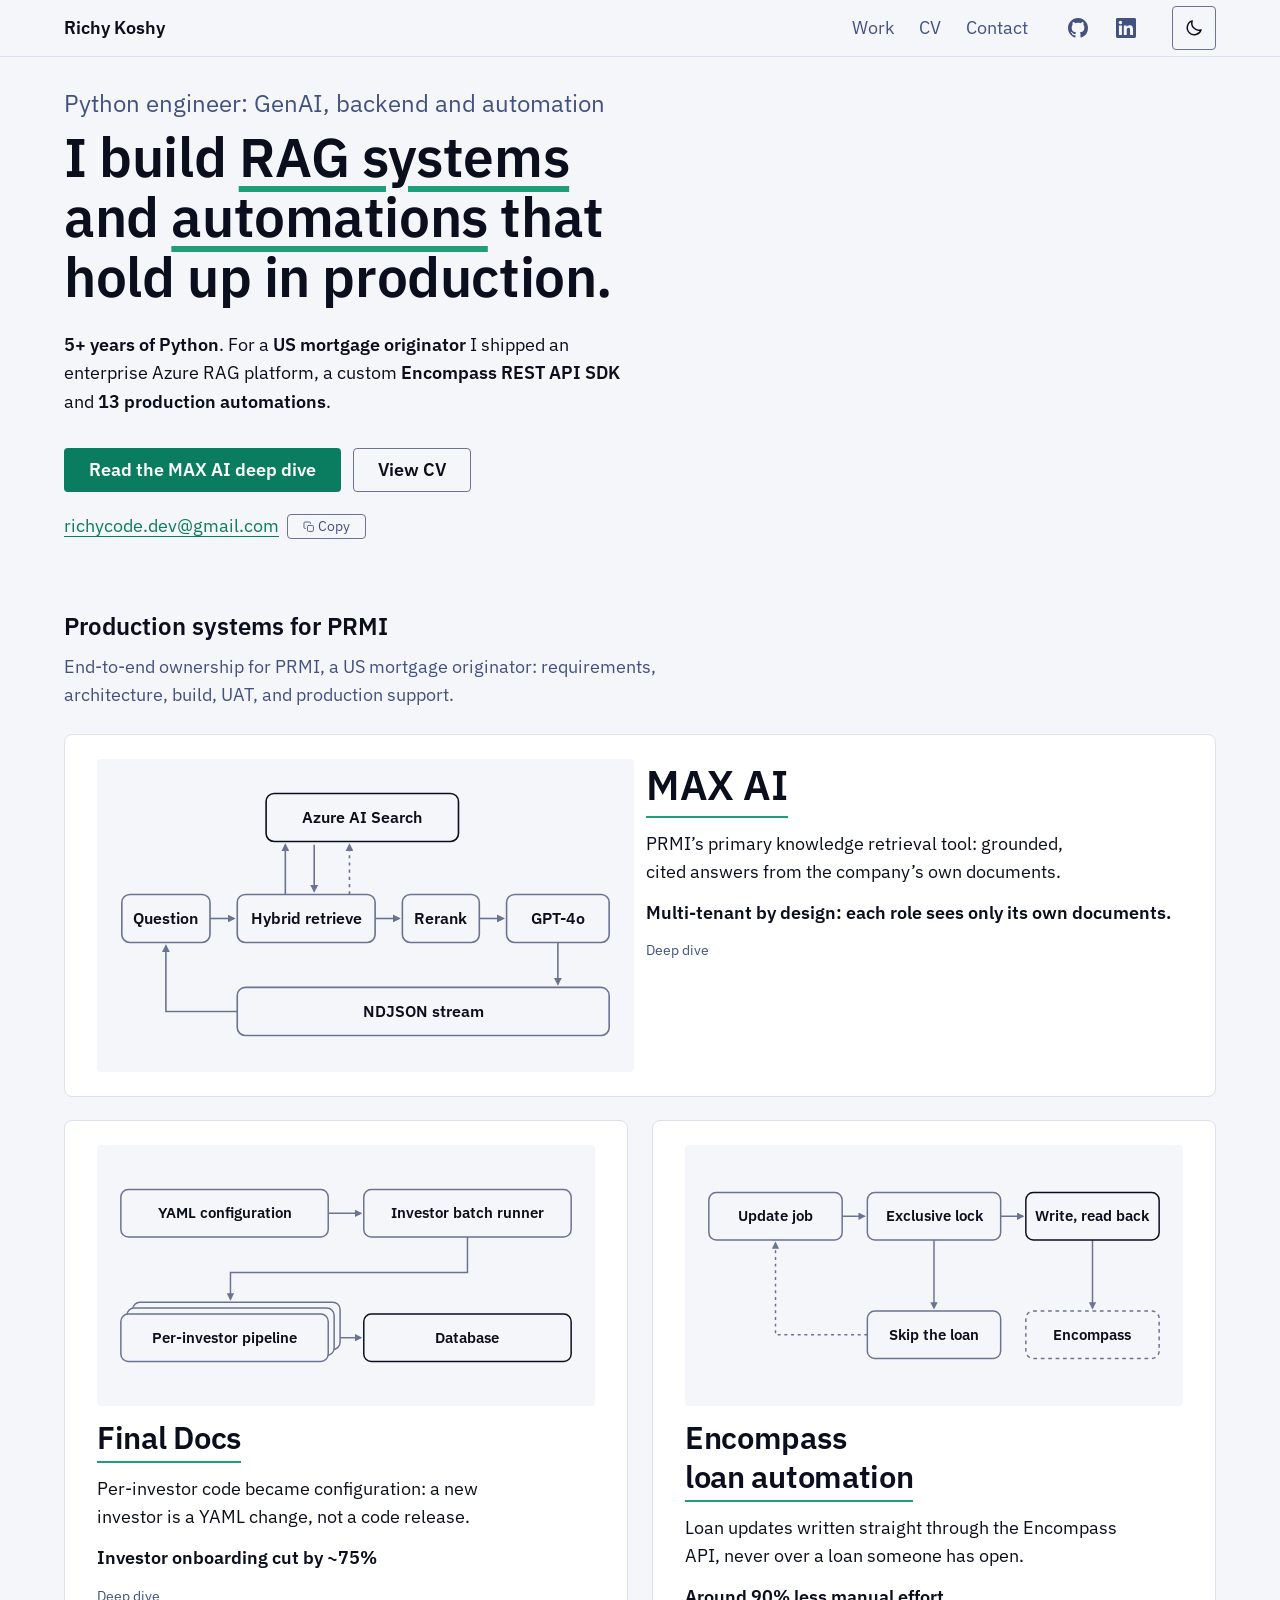
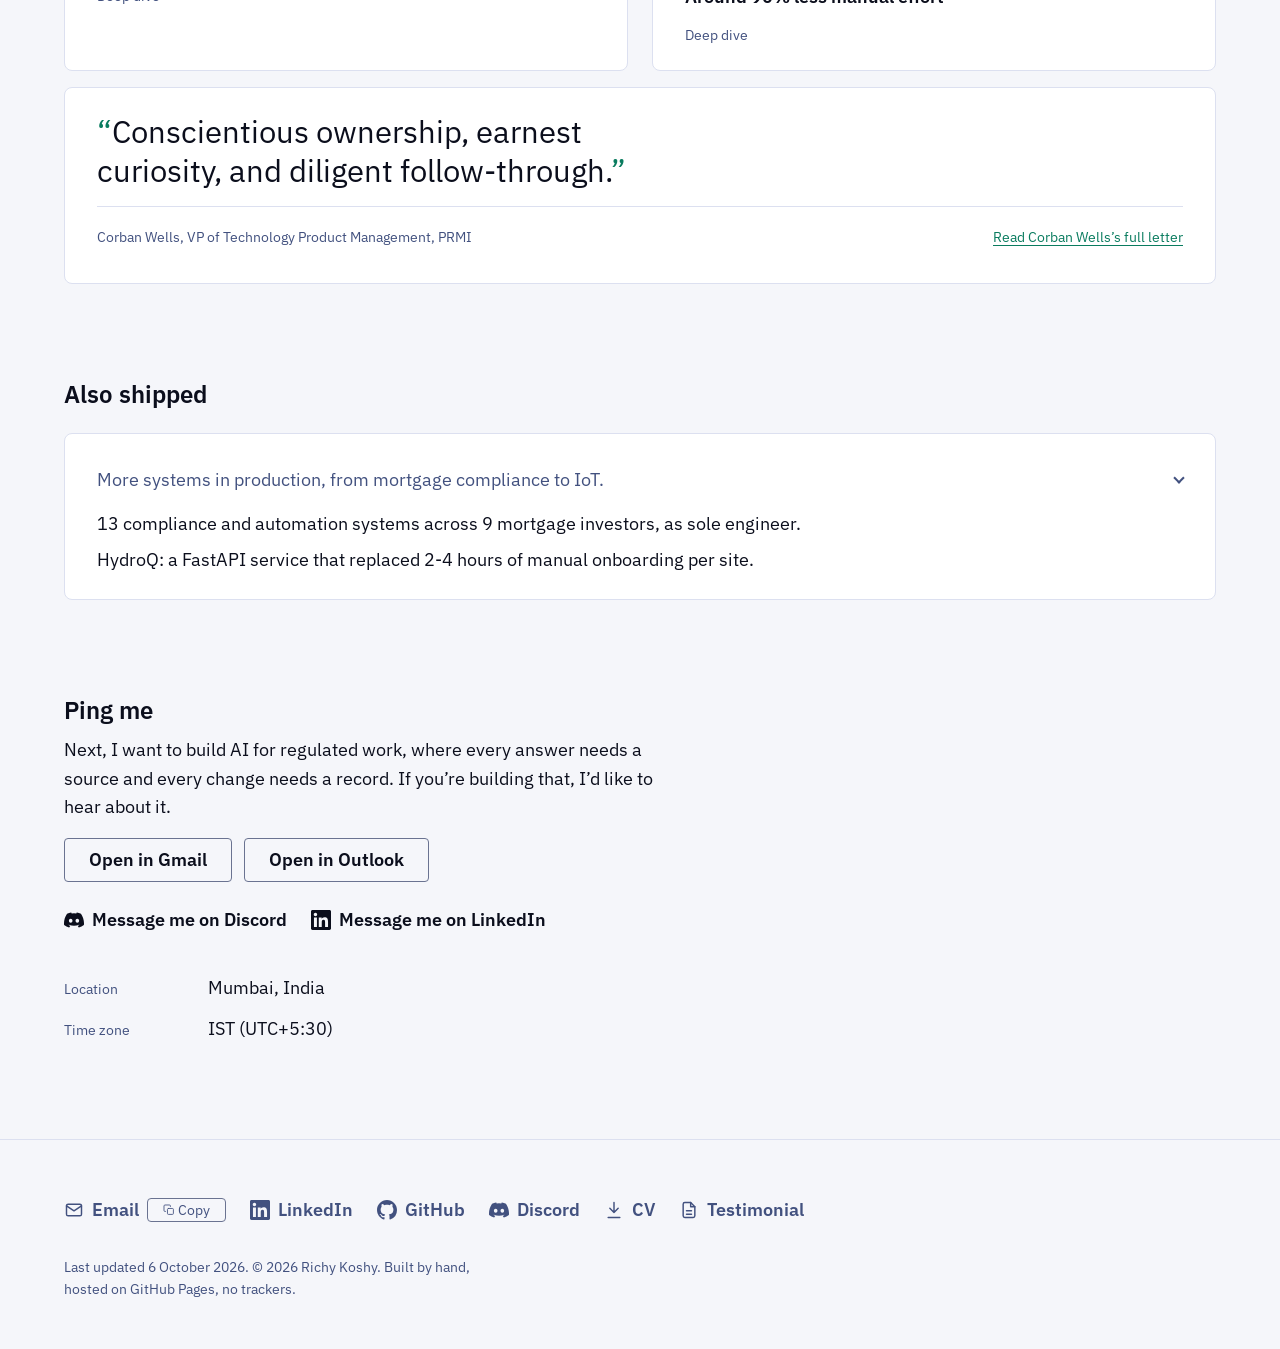
==== commit d25f6c1a: "fix(home): restore the original hero The original claim with its keyword underline, no personal line" ====
--- a/index.html
+++ b/index.html
@@ -15,7 +15,7 @@
 <meta property="og:image" content="https://richie-rk.github.io/images/og-home.png">
 <meta property="og:image:width" content="1200">
 <meta property="og:image:height" content="630">
-<meta property="og:image:alt" content="Richy Koshy, Python engineer: GenAI, backend and automation. I build RAG and automation for work where mistakes are expensive.">
+<meta property="og:image:alt" content="Richy Koshy, Python engineer: GenAI, backend and automation. I build RAG systems and automations that hold up in production.">
 <meta name="twitter:card" content="summary_large_image">
 <script type="application/ld+json">
 {
@@ -71,14 +71,14 @@
 <section class="hero container" aria-labelledby="hero-title">
   <h1 id="hero-title" class="hero__title">
     <span class="hero__name">Richy Koshy<span class="hero__name-sep">, </span></span><span class="hero__role">Python engineer: GenAI, backend and automation<span class="hero__stop">.</span></span>
-    <span class="hero__claim">I build RAG and automation for work where mistakes are expensive.</span>
+    <span class="hero__claim">I build <span class="hero__keyword">RAG systems</span> and <span class="hero__keyword">automations</span> that hold up in production.</span>
   </h1>
   <p class="hero__proof"><strong>5+ years of Python</strong>. For a <strong>US mortgage originator</strong> I shipped an enterprise Azure RAG platform, a custom <strong>Encompass REST API SDK</strong> and <strong>13 production automations</strong>.</p>
-  <p class="hero__personal">Electrical engineer by degree. I still simulate Tesla coils for fun.</p>
   <div class="button-row">
     <a class="button button--primary" href="max-ai.html"><span class="button__label">Read the MAX AI deep dive</span></a>
     <a class="button button--secondary" href="cv.html"><span class="button__label">View CV</span></a>
   </div>
+  <p class="hero__email"><a class="email-copy" href="mailto:richycode.dev@gmail.com" data-copy="richycode.dev@gmail.com"><span class="email-copy__text">richycode.dev@gmail.com</span><span class="email-copy__action" aria-hidden="true"><svg class="copy-icon" aria-hidden="true" focusable="false"><use href="images/icons.svg#i-copy"/></svg><svg class="copy-icon copy-icon--done" aria-hidden="true" focusable="false"><use href="images/icons.svg#i-check"/></svg><span class="copy-label">Copy</span></span></a></p>
 </section>
 
 <section id="work" class="section container" aria-labelledby="work-title">
--- a/css/site.css
+++ b/css/site.css
@@ -113,7 +113,7 @@
     --accent-hover: #83E3C6;
     --accent-pressed: #A3EAD5;      /* a step past hover in the same hue */
     --accent-contrast: #04241A;     /* 9.06:1 on accent */
-    --rule-accent: #5FD4B0;         /* non-text accents only: the title rule */
+    --rule-accent: #5FD4B0;         /* non-text accents only: the title rule and keyword underline */
     /* Links: the accent's lighter tint (Lc 78; #5FD4B0 is Lc 68). */
     --link: #83E3C6;                /* 12.59:1 on bg, 11.31:1 on surface */
     --focus: #5FD4B0;
@@ -176,6 +176,8 @@
     --focus-offset: 3px;
     --underline-offset: 0.2em;
     --underline-offset-current: 0.35em;
+    --keyword-underline: 0.11em;
+    --keyword-underline-offset: 0.16em;
     /* em-based, so both view-transition snapshots scale together. */
     --title-rule: 0.0625em;
     --title-rule-gap: 0.125em;
@@ -261,7 +263,6 @@
     -webkit-font-smoothing: antialiased;
   }
 
-  /* Headings and bold keywords in the strongest colour, for skimmers. */
   h1, h2, h3, h4 {
     color: var(--text-strong);
     font-weight: var(--weight-strong);
@@ -476,7 +477,6 @@
     max-inline-size: var(--measure);
   }
 
-  /* Full-size links from 360px; compact gaps until 48rem keep the row whole. */
   @media (min-width: 22.5rem) {
     .site-nav__list a { font-size: inherit; padding-inline: var(--space-1); }
   }
@@ -487,7 +487,7 @@
 }
 
 @layer components {
-  /* Buttons: primary, secondary (tertiary is a text link); colour-only states. */
+  /* Buttons: colour-only states; tertiary is a text link. */
   .button {
     display: inline-flex;
     align-items: center;
@@ -511,7 +511,6 @@
     background: var(--accent);
     color: var(--accent-contrast);
   }
-  /* A surface-fill hover would be invisible, so the outline changes. */
   .button--secondary {
     border-color: var(--border-strong);
     background: transparent;
@@ -553,15 +552,30 @@
   [data-state="copied"] .copy-icon--done { display: inline; }
 
   /* Email links: copy buttons with JS, mailto links without. */
+  .email-copy,
+  .contact-link {
+    display: inline-flex;
+    align-items: center;
+    gap: var(--space-2);
+    min-block-size: var(--target);
+  }
   .email-copy {
     flex-wrap: wrap;
     padding: 0;
     border: 0;
     background: none;
+    color: var(--link);
     font: inherit;
     text-align: start;
     cursor: pointer;
   }
+  .email-copy__text {
+    text-decoration-line: underline;
+    text-decoration-thickness: var(--border-width);
+    text-underline-offset: var(--underline-offset);
+    overflow-wrap: anywhere;
+  }
+  .email-copy:hover .email-copy__text { text-decoration-thickness: var(--rule-width); }
   /* With JS, a visible "Copy" label outlined like a control. */
   .email-copy__action { display: none; }
   .js .email-copy__action {
@@ -589,10 +603,6 @@
 
   /* Contact links: monochrome icon and label; after .email-copy's reset. */
   .contact-link {
-    display: inline-flex;
-    align-items: center;
-    gap: var(--space-2);
-    min-block-size: var(--target);
     color: var(--text);
     font-weight: var(--weight-strong);
     text-decoration: none;
@@ -723,7 +733,7 @@
   }
   .note { color: var(--text-muted); }
 
-  /* Cards: flat, no shadow; after .quote and .note so a card wins. */
+  /* After .quote and .note, so a card wins. */
   .card {
     position: relative;
     padding: var(--space-4);
@@ -734,7 +744,6 @@
   @media (min-width: 48rem) {
     .card { padding: var(--space-5) var(--space-6); }
   }
-  /* A card of rows: the rows carry the padding and the hairlines. */
   .card--list {
     padding: 0;
     list-style: none;
@@ -845,8 +854,8 @@
 
   /* ---------- Home: hero ---------- */
   /* The hero runs tight so a phone's first screen reaches the first door. */
-  .hero { padding-block-start: var(--space-3); }
-  .hero + .section { padding-block-start: var(--space-6); }
+  .hero { padding-block-start: var(--space-5); }
+  .hero + .section { padding-block-start: var(--space-7); }
   @media (min-width: 48rem) {
     .hero { padding-block-start: var(--space-6); }
     .hero + .section { padding-block-start: var(--space-8); }
@@ -888,23 +897,20 @@
   }
   .hero__proof {
     max-inline-size: var(--measure-standfirst);
-    margin-block-start: var(--space-4);
-  }
-  .hero__personal {
-    max-inline-size: var(--measure-standfirst);
-    margin-block-start: var(--space-3);
-  }
-  .hero .button-row {
-    gap: var(--space-2);
-    margin-block-start: var(--space-3);
-  }
+    margin-block-start: var(--space-5);
+  }
+  .hero .button-row { margin-block-start: var(--space-4); }
+  .hero__email { margin-block-start: var(--space-3); }
   @media (min-width: 48rem) {
     .hero__claim { font-size: var(--step-4); }
-    .hero__proof { margin-block-start: var(--space-5); }
-    .hero .button-row {
-      gap: var(--space-3);
-      margin-block-start: var(--space-6);
-    }
+    .hero .button-row { margin-block-start: var(--space-6); }
+  }
+  /* Hero keywords: mint, thick and low, so not a link. */
+  .hero__keyword {
+    text-decoration-line: underline;
+    text-decoration-color: var(--rule-accent);
+    text-decoration-thickness: var(--keyword-underline);
+    text-underline-offset: var(--keyword-underline-offset);
   }
 
   /* ---------- Home: sections ---------- */
@@ -965,7 +971,6 @@
     font-weight: var(--weight-strong);
     font-variant-numeric: tabular-nums;
   }
-  /* A quiet cue, not a link; it takes the link colour with the card. */
   .door__cue {
     font-size: var(--step--1);
     color: var(--cue, var(--text-muted));
@@ -1129,7 +1134,6 @@
 
   /* ---------- Deep dives ---------- */
   .case-study { padding-block-end: var(--section-space); }
-  /* On phones the head runs tight, so the overview shares the first screen. */
   .case-study__head { padding-block-start: var(--space-6); }
   .case-study__title { font-size: var(--step-3); }
   .case-study__claim {
@@ -1150,7 +1154,6 @@
     gap: var(--space-3) var(--space-6);
     margin-block-start: var(--space-4);
   }
-  /* Tighter tag rows keep the overview in a phone's first screen. */
   .case-study__overview .tags { row-gap: var(--space-1); }
   .case-study__overview dt { font-size: var(--step--1); color: var(--text-muted); }
   .case-study__overview > div {
@@ -1502,6 +1505,7 @@
     .toc { display: none !important; }
     a,
     .email-copy { color: inherit; text-decoration: none; }
+    .email-copy__text { text-decoration: none; }
     .cv__contact .contact-link { font-weight: var(--weight-regular); }
     .cv__head,
     .cv__head > *,
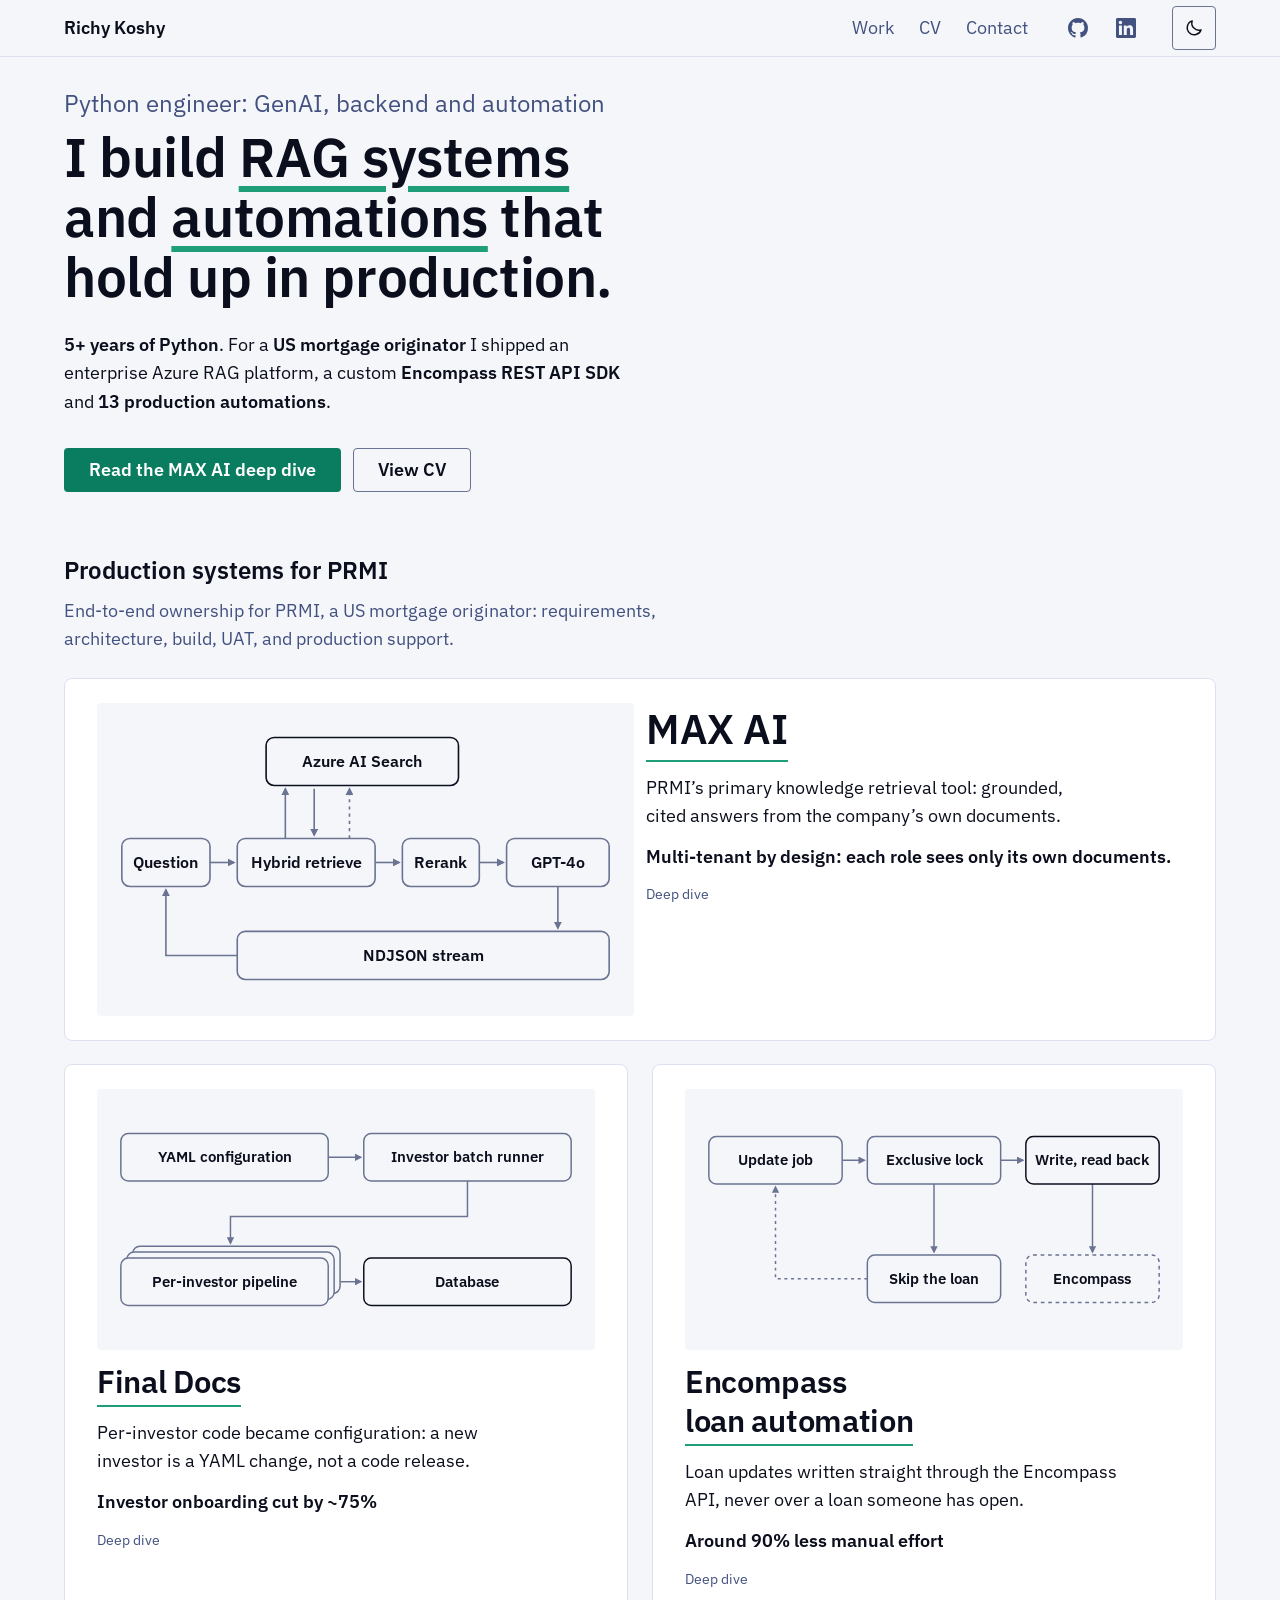
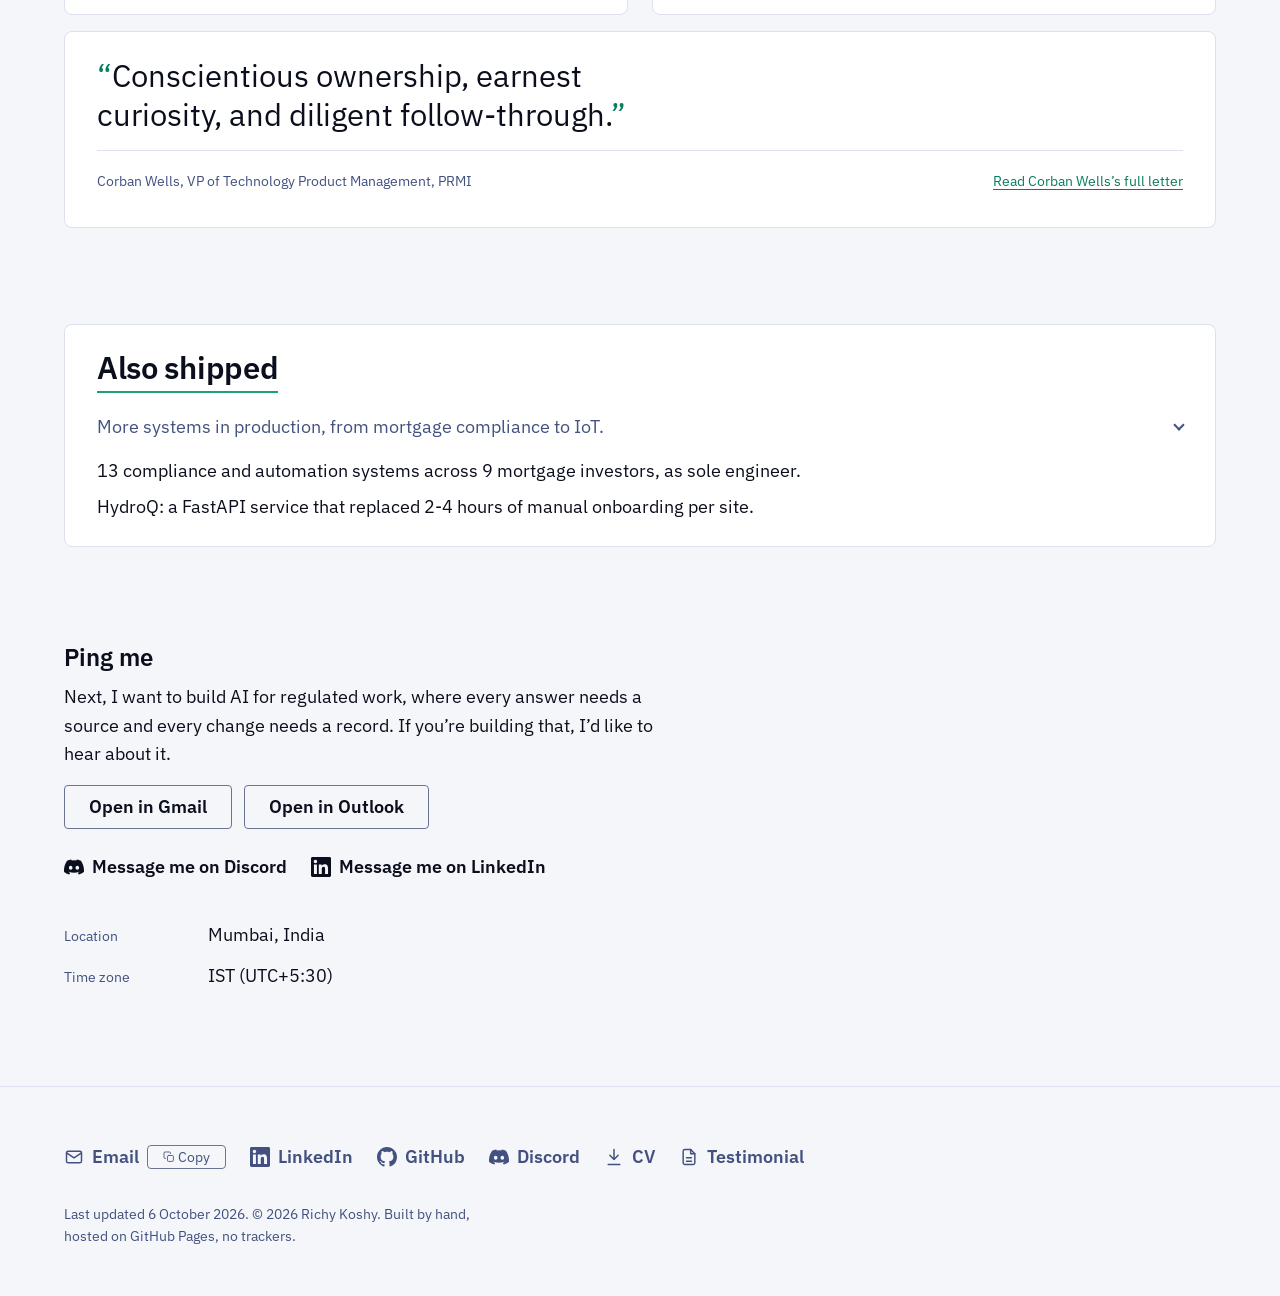
==== commit 8f13194b: "feat(home): title the Also shipped card like a door The heading moves into the card and takes the do" ====
--- a/index.html
+++ b/index.html
@@ -78,7 +78,6 @@
     <a class="button button--primary" href="max-ai.html"><span class="button__label">Read the MAX AI deep dive</span></a>
     <a class="button button--secondary" href="cv.html"><span class="button__label">View CV</span></a>
   </div>
-  <p class="hero__email"><a class="email-copy" href="mailto:richycode.dev@gmail.com" data-copy="richycode.dev@gmail.com"><span class="email-copy__text">richycode.dev@gmail.com</span><span class="email-copy__action" aria-hidden="true"><svg class="copy-icon" aria-hidden="true" focusable="false"><use href="images/icons.svg#i-copy"/></svg><svg class="copy-icon copy-icon--done" aria-hidden="true" focusable="false"><use href="images/icons.svg#i-check"/></svg><span class="copy-label">Copy</span></span></a></p>
 </section>
 
 <section id="work" class="section container" aria-labelledby="work-title">
@@ -184,8 +183,8 @@
 </section>
 
 <section id="also-shipped" class="section container" aria-labelledby="also-shipped-title">
-  <h2 id="also-shipped-title" class="section__label">Also shipped</h2>
   <div class="also card">
+    <h2 id="also-shipped-title" class="project__title"><span class="project__name">Also shipped</span></h2>
     <details class="also__fold">
       <summary class="also__summary">More systems in production, from mortgage compliance to IoT.</summary>
       <div class="ledger">
--- a/css/site.css
+++ b/css/site.css
@@ -564,18 +564,10 @@
     padding: 0;
     border: 0;
     background: none;
-    color: var(--link);
     font: inherit;
     text-align: start;
     cursor: pointer;
   }
-  .email-copy__text {
-    text-decoration-line: underline;
-    text-decoration-thickness: var(--border-width);
-    text-underline-offset: var(--underline-offset);
-    overflow-wrap: anywhere;
-  }
-  .email-copy:hover .email-copy__text { text-decoration-thickness: var(--rule-width); }
   /* With JS, a visible "Copy" label outlined like a control. */
   .email-copy__action { display: none; }
   .js .email-copy__action {
@@ -900,7 +892,6 @@
     margin-block-start: var(--space-5);
   }
   .hero .button-row { margin-block-start: var(--space-4); }
-  .hero__email { margin-block-start: var(--space-3); }
   @media (min-width: 48rem) {
     .hero__claim { font-size: var(--step-4); }
     .hero .button-row { margin-block-start: var(--space-6); }
@@ -952,7 +943,7 @@
   }
   /* Smaller names keep at least the rule width. */
   .door--featured .project__title { font-size: var(--step-3); }
-  .door:not(.door--featured) .project__name { border-block-end-width: max(var(--rule-width), var(--title-rule)); }
+  :is(.door:not(.door--featured), .also) .project__name { border-block-end-width: max(var(--rule-width), var(--title-rule)); }
 
   .door__layout {
     display: grid;
@@ -1054,7 +1045,7 @@
   }
 
   /* ---------- Home: also shipped (ADR 0007) ---------- */
-  .also { margin-block-start: var(--space-4); }
+  .also__fold { margin-block-start: var(--space-3); }
   .also__summary {
     display: flex;
     align-items: center;
@@ -1102,9 +1093,6 @@
   .ledger > article {
     display: grid;
     gap: var(--space-4);
-  }
-  @media (min-width: 48rem) {
-    .also { margin-block-start: var(--space-5); }
   }
   .ledger__title { font-size: var(--step-0); }
   .ledger__title--lead { font-size: var(--step-2); }
@@ -1505,7 +1493,6 @@
     .toc { display: none !important; }
     a,
     .email-copy { color: inherit; text-decoration: none; }
-    .email-copy__text { text-decoration: none; }
     .cv__contact .contact-link { font-weight: var(--weight-regular); }
     .cv__head,
     .cv__head > *,
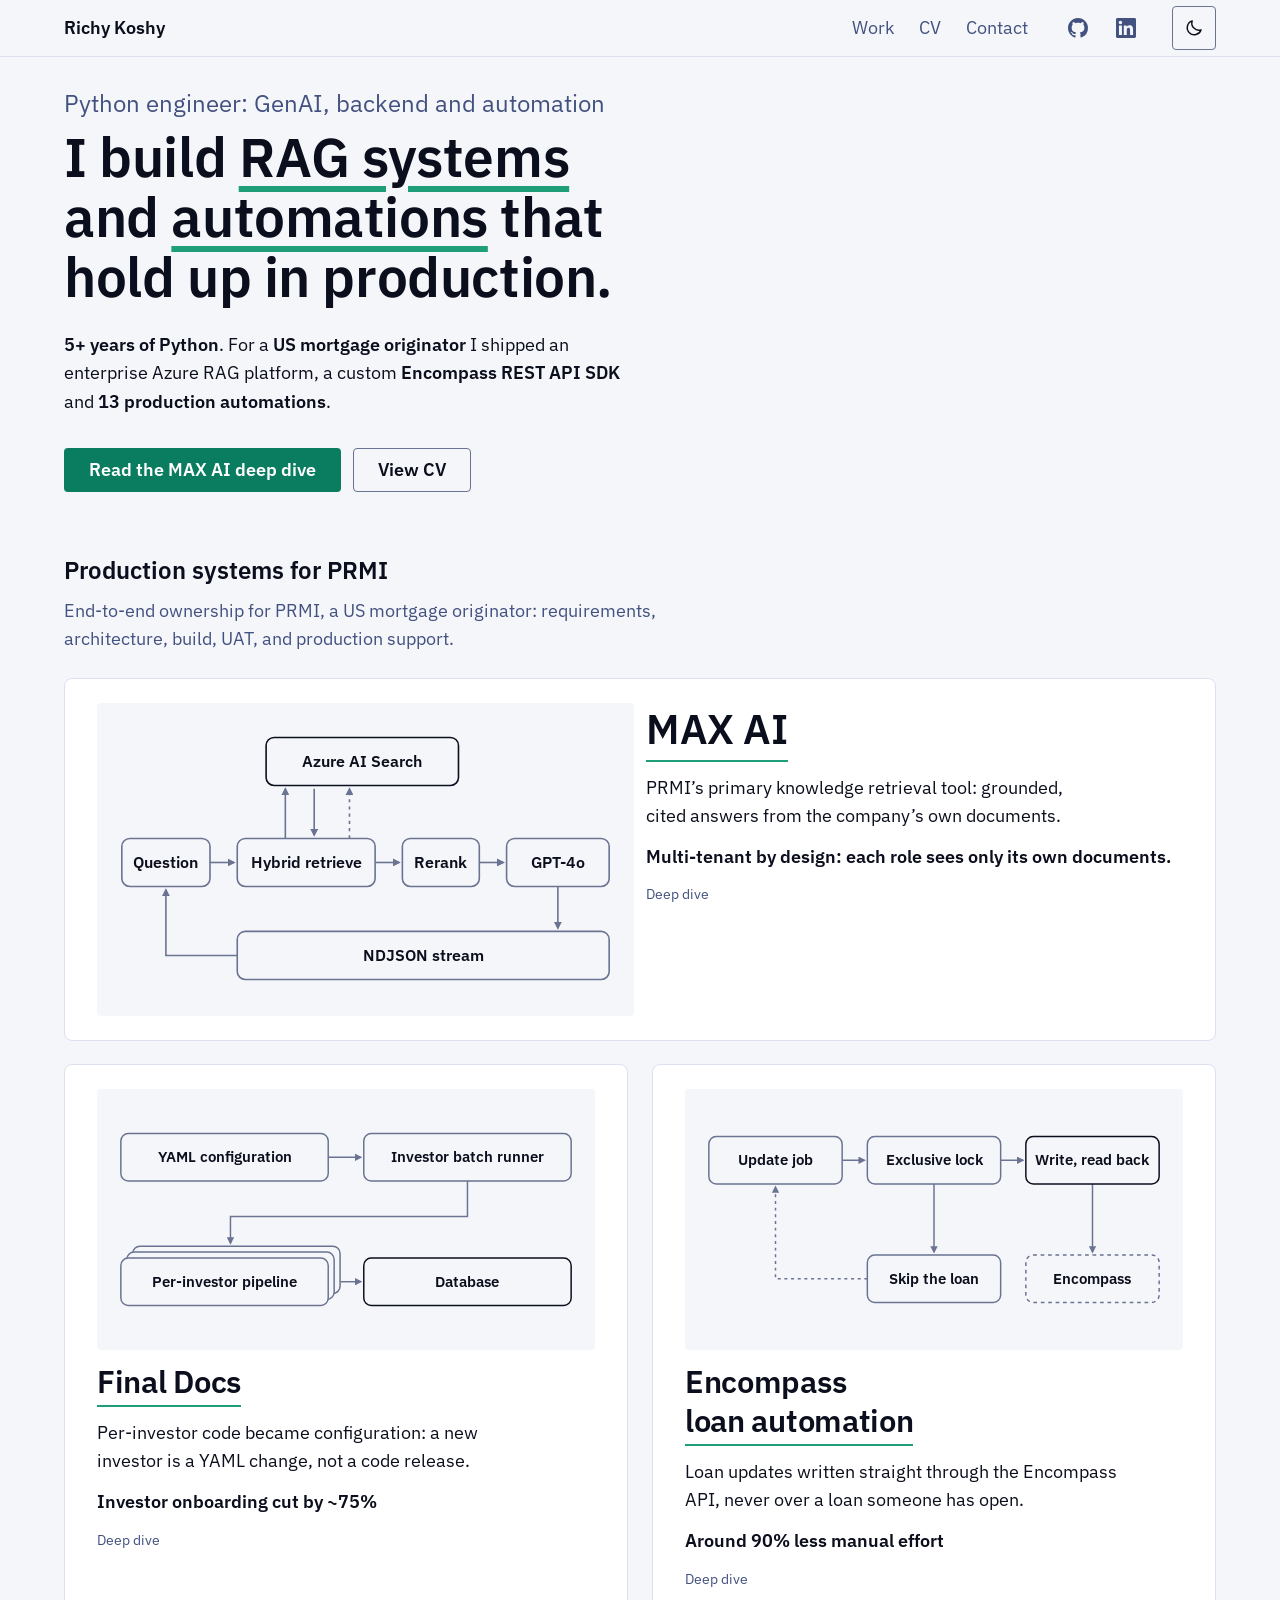
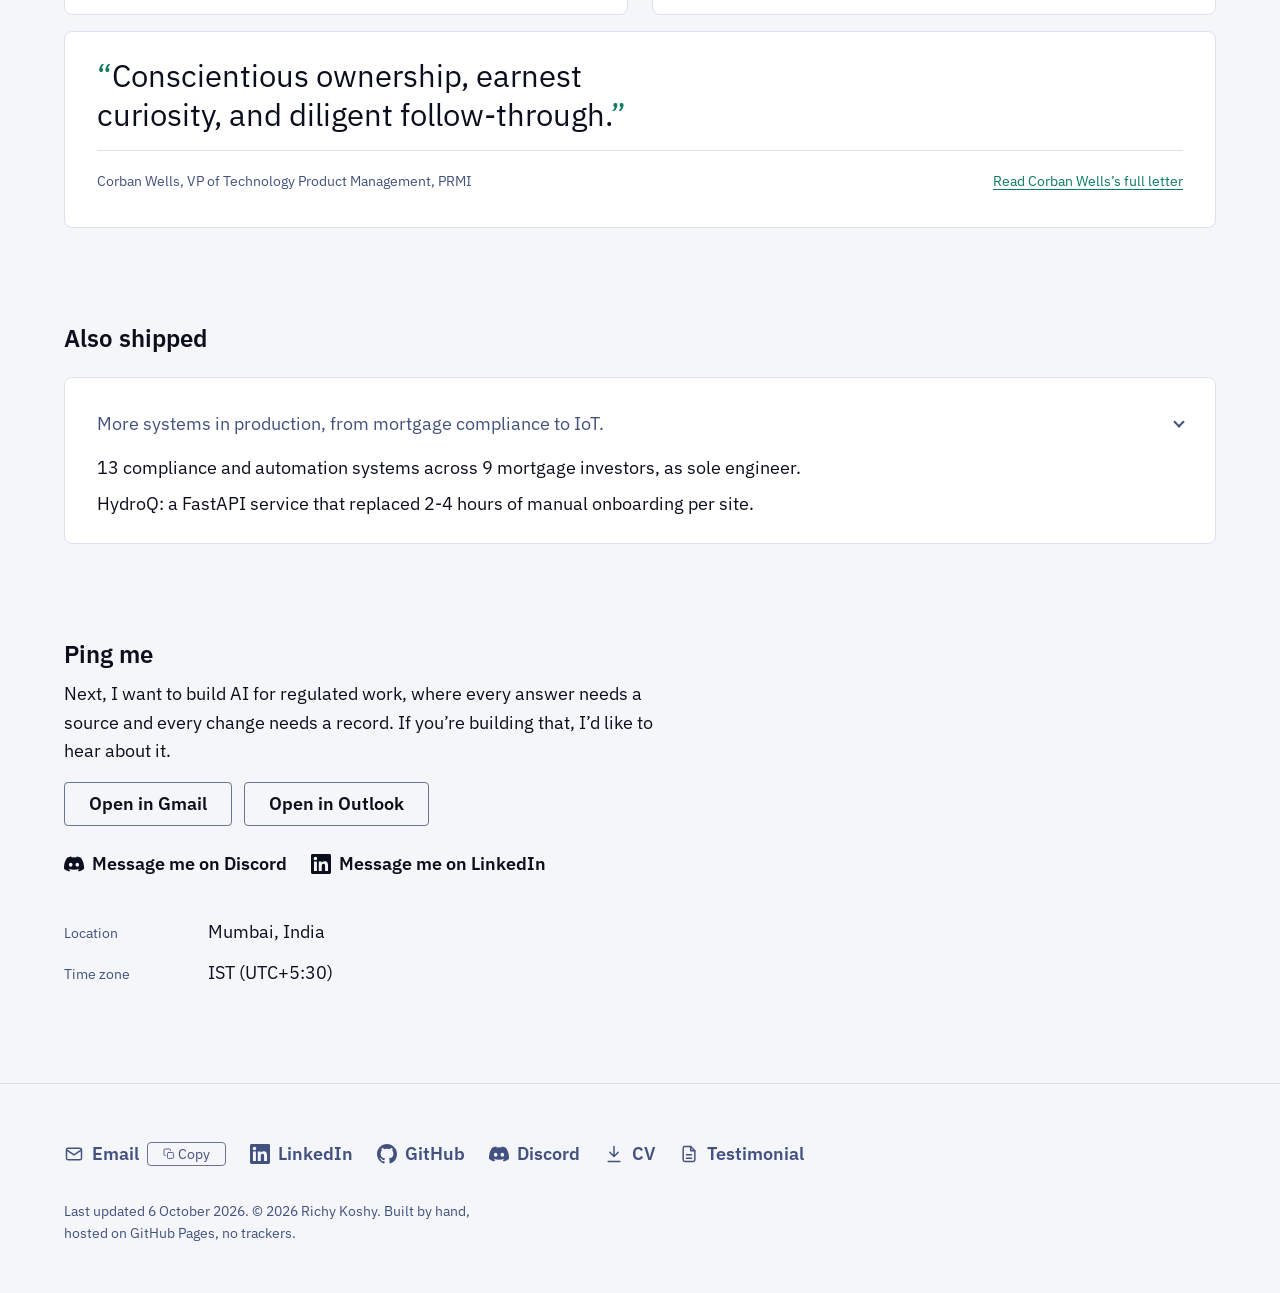
==== commit 29344e09: "fix(home): drop the email line under the hero buttons The hero is otherwise the original, pixel for " ====
--- a/index.html
+++ b/index.html
@@ -183,8 +183,8 @@
 </section>
 
 <section id="also-shipped" class="section container" aria-labelledby="also-shipped-title">
+  <h2 id="also-shipped-title" class="section__label">Also shipped</h2>
   <div class="also card">
-    <h2 id="also-shipped-title" class="project__title"><span class="project__name">Also shipped</span></h2>
     <details class="also__fold">
       <summary class="also__summary">More systems in production, from mortgage compliance to IoT.</summary>
       <div class="ledger">
--- a/css/site.css
+++ b/css/site.css
@@ -943,7 +943,7 @@
   }
   /* Smaller names keep at least the rule width. */
   .door--featured .project__title { font-size: var(--step-3); }
-  :is(.door:not(.door--featured), .also) .project__name { border-block-end-width: max(var(--rule-width), var(--title-rule)); }
+  .door:not(.door--featured) .project__name { border-block-end-width: max(var(--rule-width), var(--title-rule)); }
 
   .door__layout {
     display: grid;
@@ -1045,7 +1045,7 @@
   }
 
   /* ---------- Home: also shipped (ADR 0007) ---------- */
-  .also__fold { margin-block-start: var(--space-3); }
+  .also { margin-block-start: var(--space-4); }
   .also__summary {
     display: flex;
     align-items: center;
@@ -1093,6 +1093,9 @@
   .ledger > article {
     display: grid;
     gap: var(--space-4);
+  }
+  @media (min-width: 48rem) {
+    .also { margin-block-start: var(--space-5); }
   }
   .ledger__title { font-size: var(--step-0); }
   .ledger__title--lead { font-size: var(--step-2); }
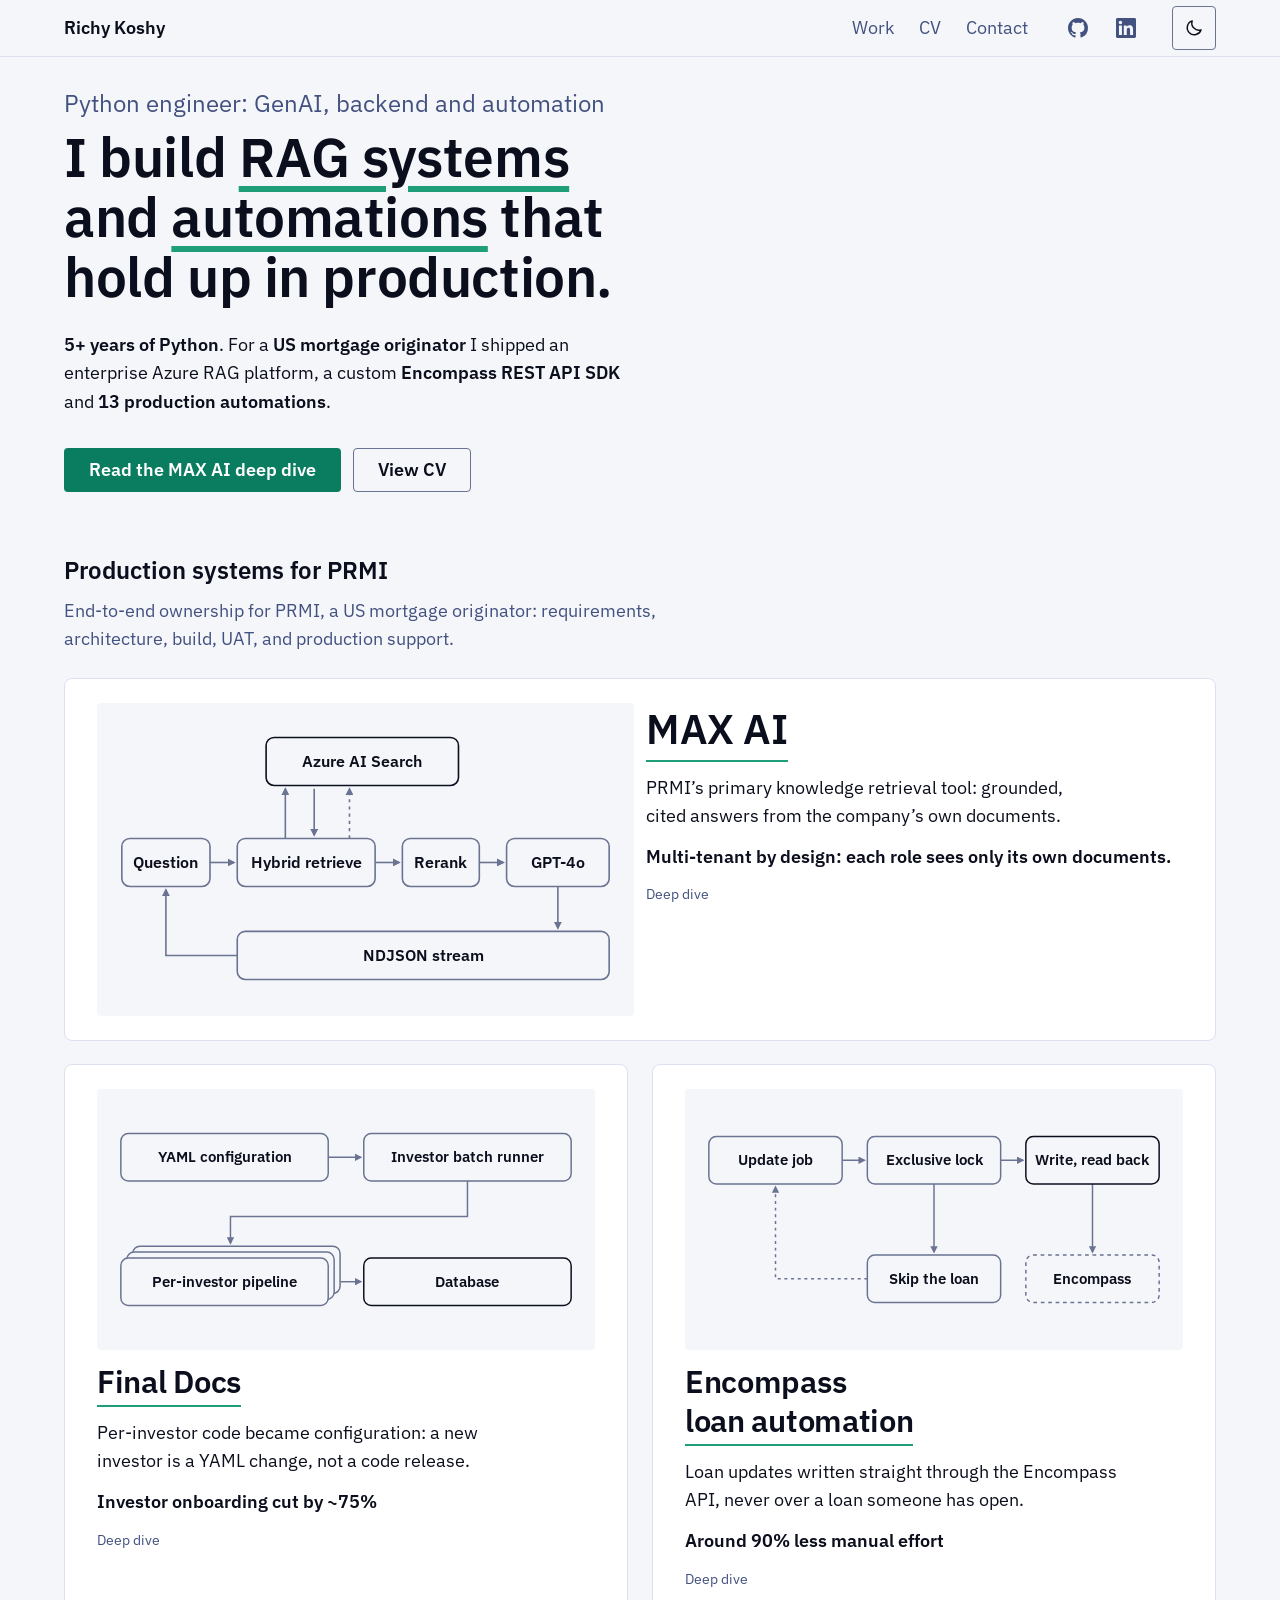
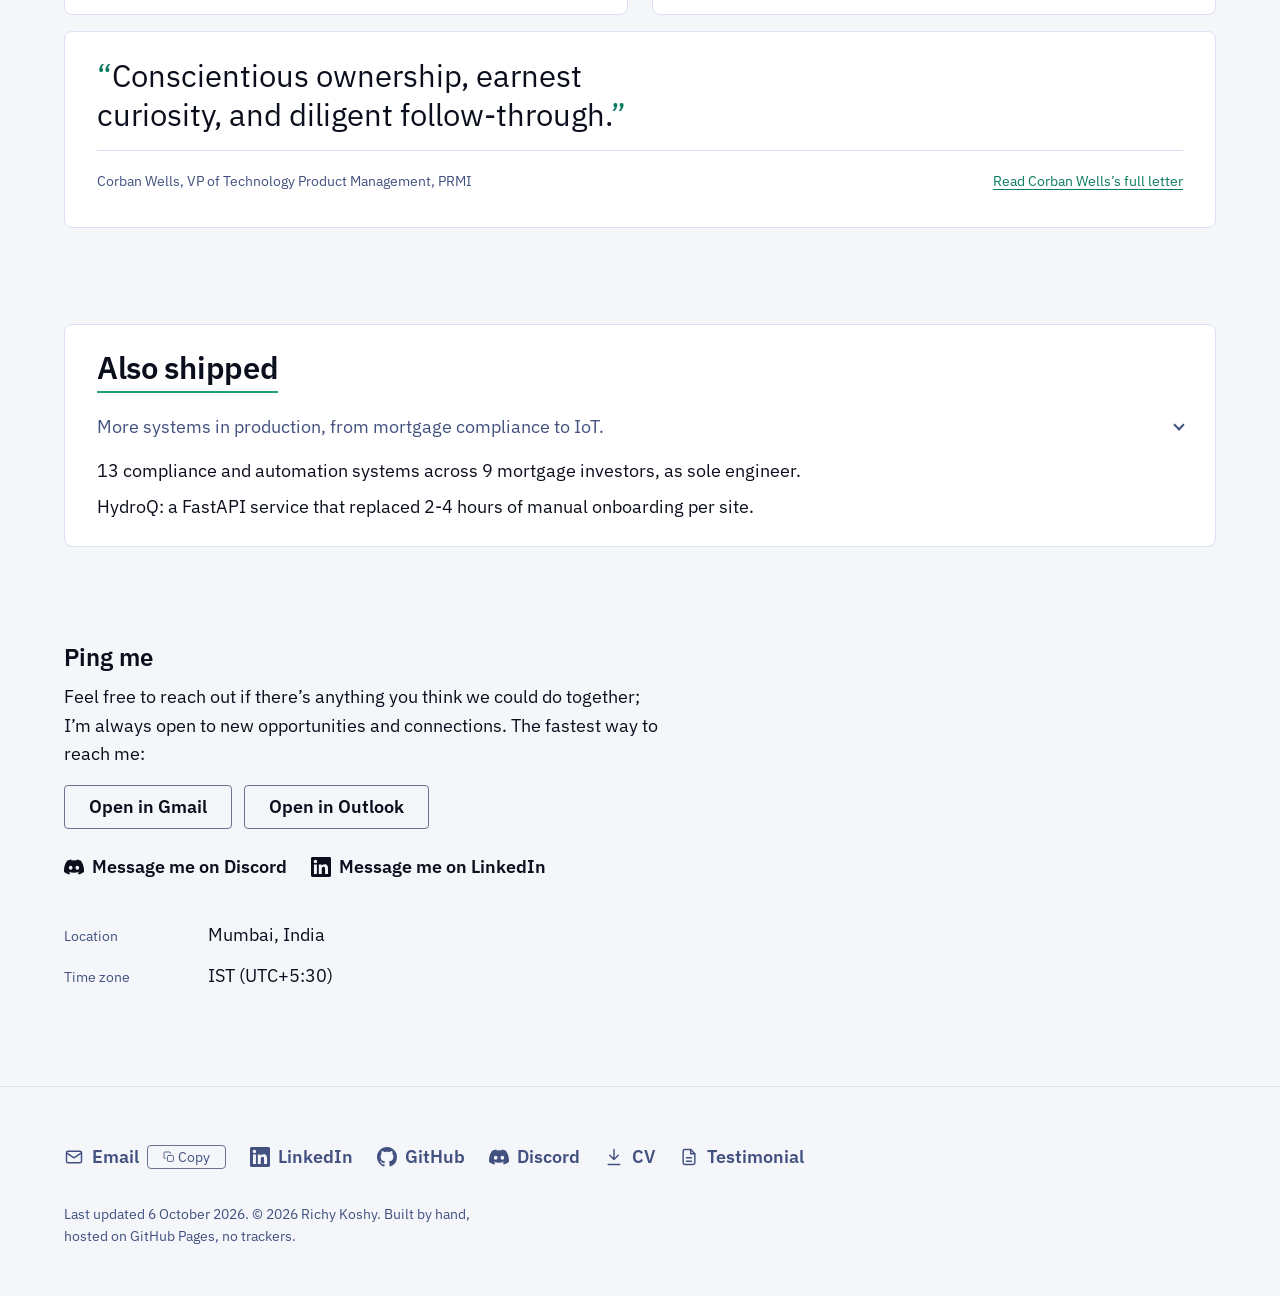
==== commit b5f122c2: "fix(home): restore the original contact lede under Ping me" ====
--- a/index.html
+++ b/index.html
@@ -183,8 +183,8 @@
 </section>
 
 <section id="also-shipped" class="section container" aria-labelledby="also-shipped-title">
-  <h2 id="also-shipped-title" class="section__label">Also shipped</h2>
   <div class="also card">
+    <h2 id="also-shipped-title" class="project__title"><span class="project__name">Also shipped</span></h2>
     <details class="also__fold">
       <summary class="also__summary">More systems in production, from mortgage compliance to IoT.</summary>
       <div class="ledger">
@@ -229,7 +229,7 @@
 
 <section id="contact" class="section container contact" aria-labelledby="contact-title">
   <h2 id="contact-title" class="section__label">Ping me</h2>
-  <p class="section__lede">Next, I want to build AI for regulated work, where every answer needs a source and every change needs a record. If you’re building that, I’d like to hear about it.</p>
+  <p class="section__lede">Feel free to reach out if there’s anything you think we could do together; I’m always open to new opportunities and connections. The fastest way to reach me:</p>
   <div class="email-options">
     <div class="button-row email-options__app"><a class="button button--primary" href="mailto:richycode.dev@gmail.com"><span class="button__label">Email me</span></a></div>
     <div class="button-row email-options__web"><a class="button button--secondary" href="https://mail.google.com/mail/?view=cm&amp;fs=1&amp;to=richycode.dev%40gmail.com" target="_blank" rel="noopener"><span class="button__label">Open in Gmail</span><span class="visually-hidden"> (opens in a new tab)</span></a><a class="button button--secondary" href="https://outlook.live.com/mail/0/deeplink/compose?to=richycode.dev%40gmail.com" target="_blank" rel="noopener"><span class="button__label">Open in Outlook</span><span class="visually-hidden"> (opens in a new tab)</span></a></div>
--- a/css/site.css
+++ b/css/site.css
@@ -943,7 +943,7 @@
   }
   /* Smaller names keep at least the rule width. */
   .door--featured .project__title { font-size: var(--step-3); }
-  .door:not(.door--featured) .project__name { border-block-end-width: max(var(--rule-width), var(--title-rule)); }
+  :is(.door:not(.door--featured), .also) .project__name { border-block-end-width: max(var(--rule-width), var(--title-rule)); }
 
   .door__layout {
     display: grid;
@@ -1045,7 +1045,7 @@
   }
 
   /* ---------- Home: also shipped (ADR 0007) ---------- */
-  .also { margin-block-start: var(--space-4); }
+  .also__fold { margin-block-start: var(--space-3); }
   .also__summary {
     display: flex;
     align-items: center;
@@ -1094,9 +1094,6 @@
     display: grid;
     gap: var(--space-4);
   }
-  @media (min-width: 48rem) {
-    .also { margin-block-start: var(--space-5); }
-  }
   .ledger__title { font-size: var(--step-0); }
   .ledger__title--lead { font-size: var(--step-2); }
   .ledger__meta {
@@ -1117,7 +1114,7 @@
   }
 
   /* ---------- Home: contact ---------- */
-  /* Richy's point of view, so body text, not a muted caption. */
+  /* The intro leads into the email options, so it is body text. */
   .contact .section__lede { color: var(--text); }
   .contact .email-options,
   .contact__links { margin-block-start: var(--space-4); }
